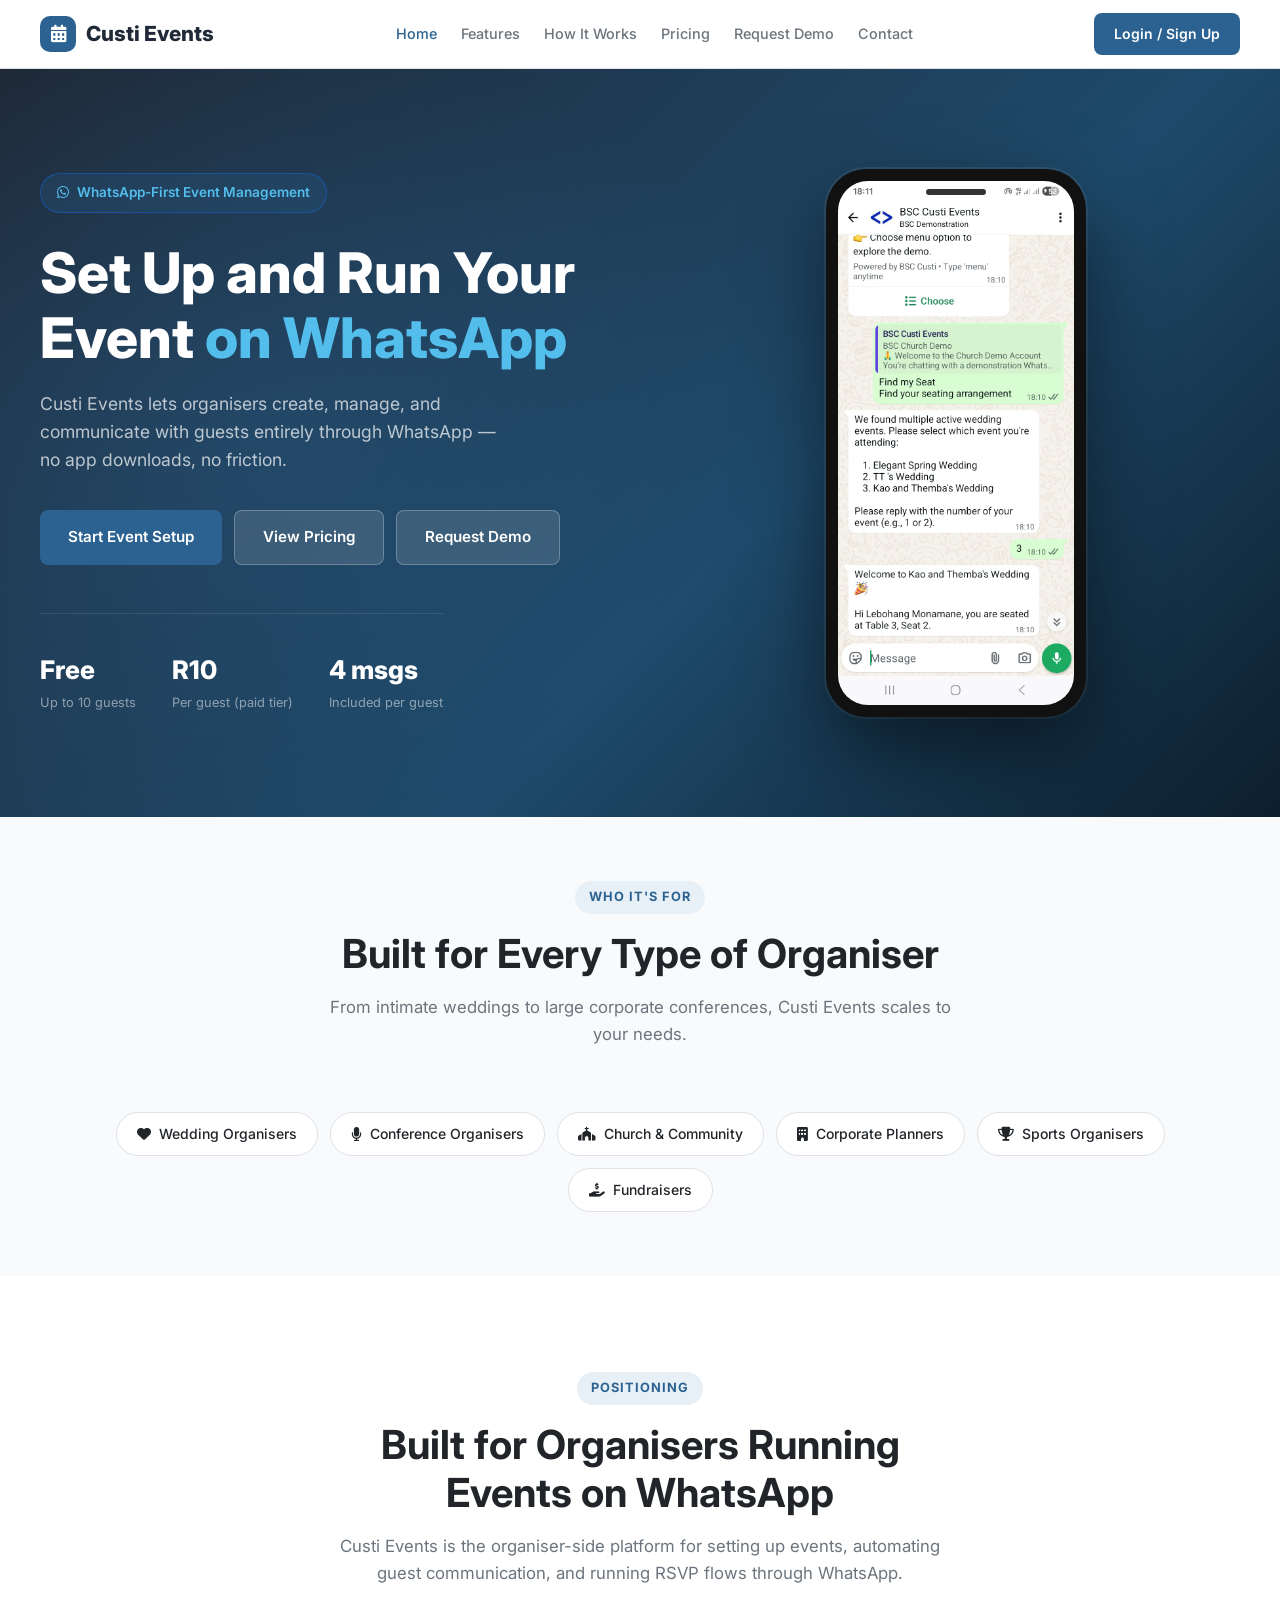
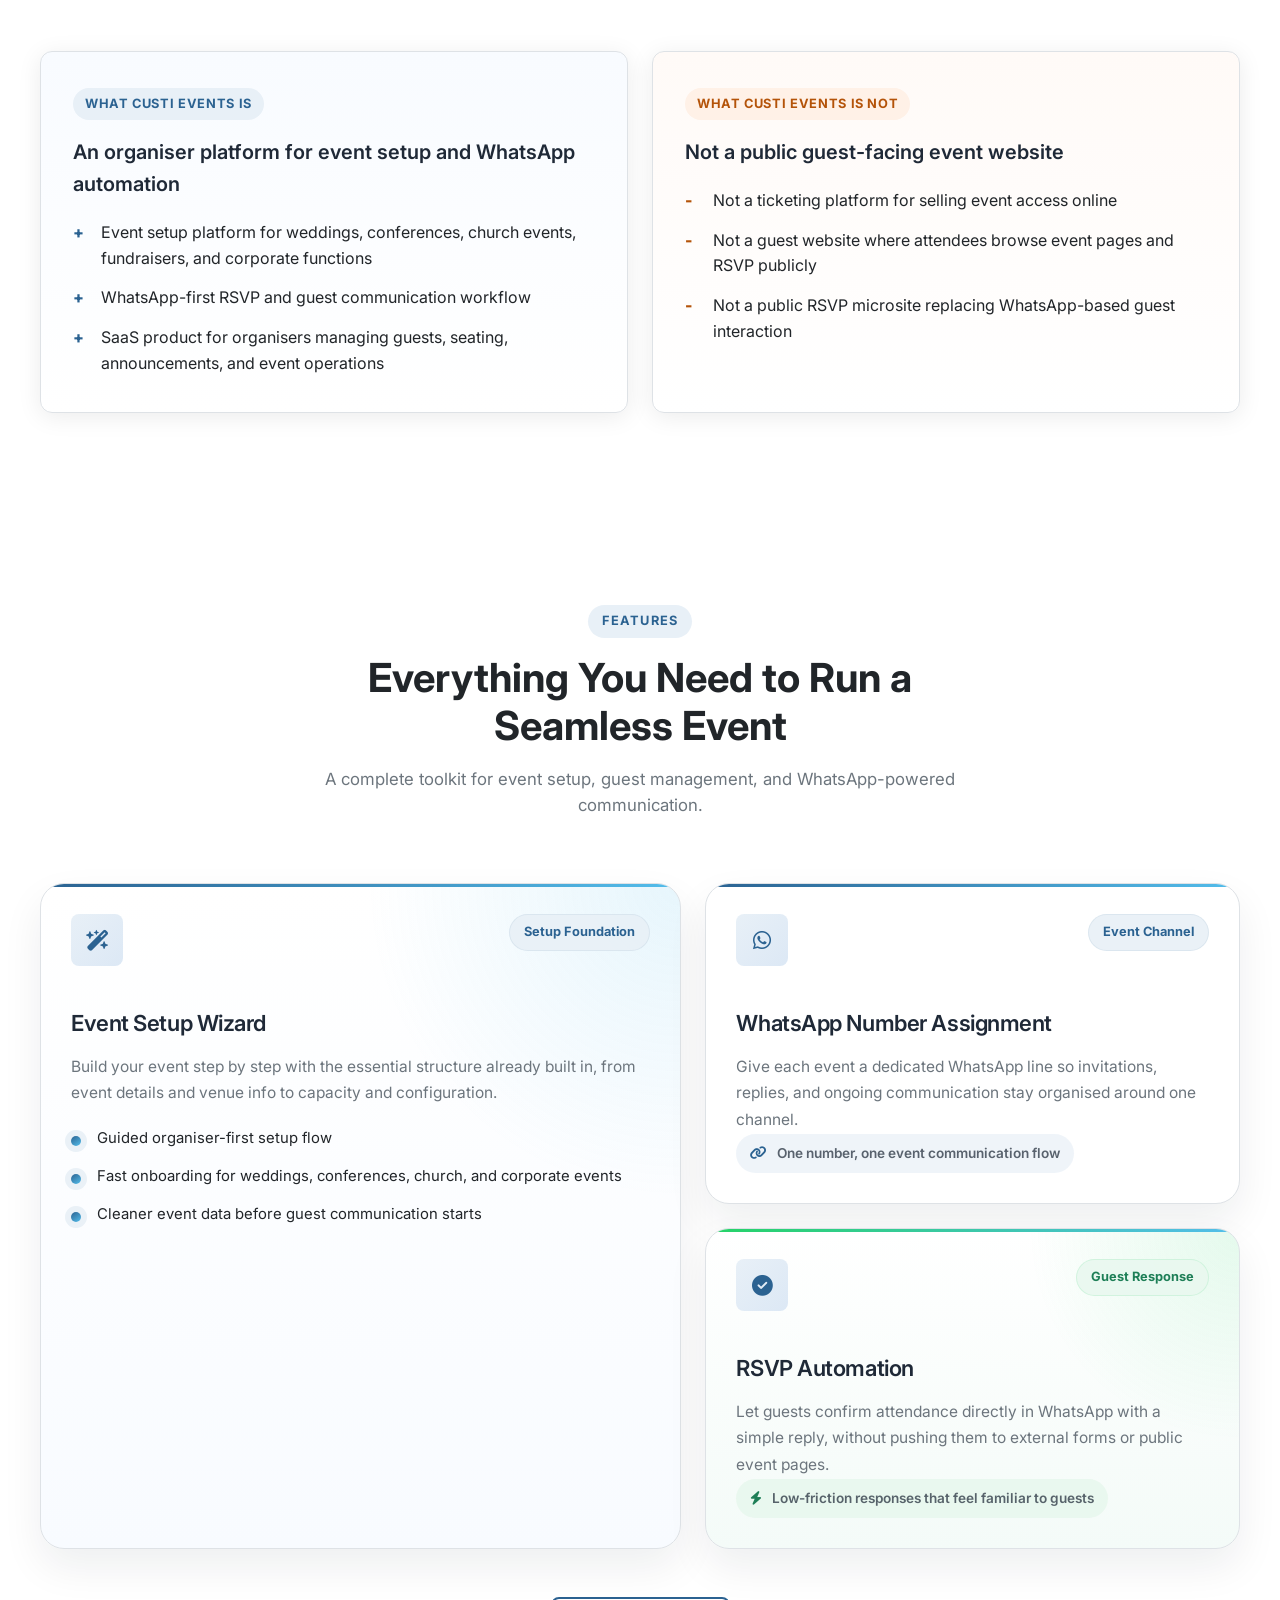
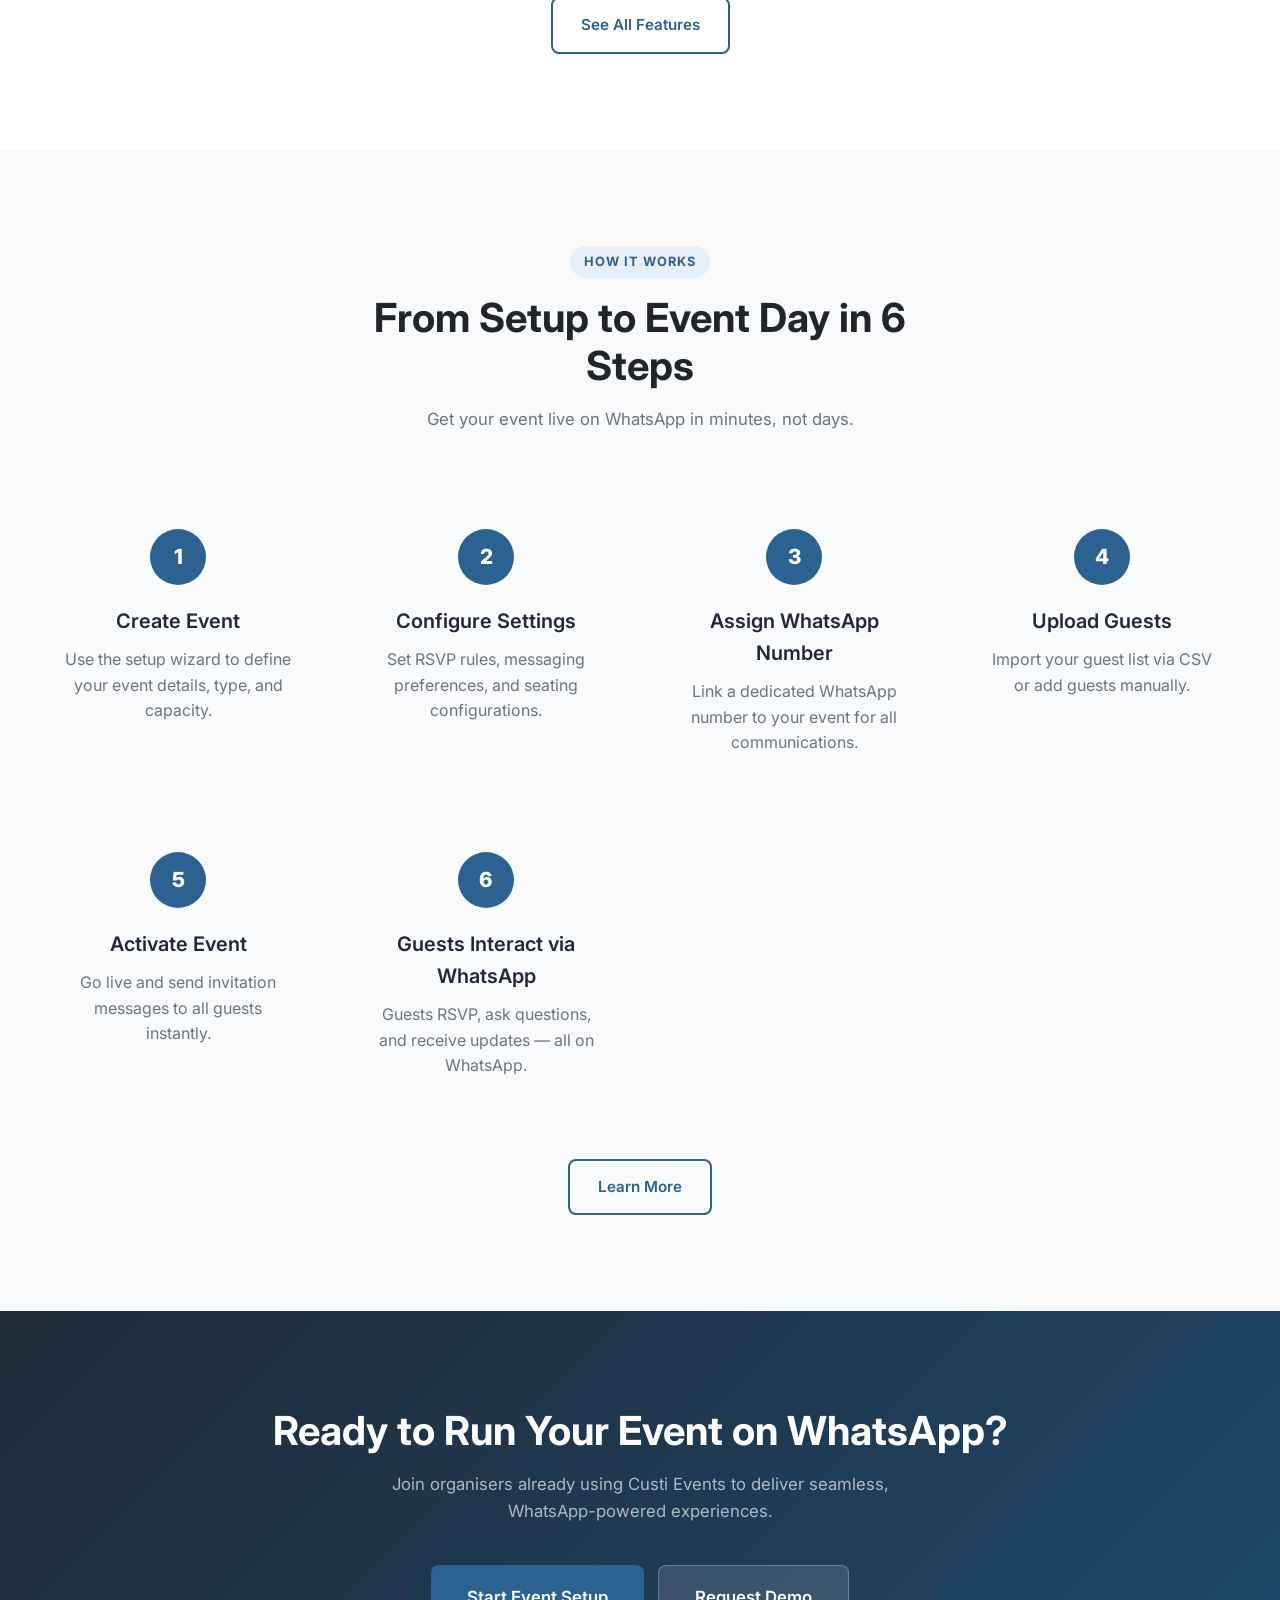
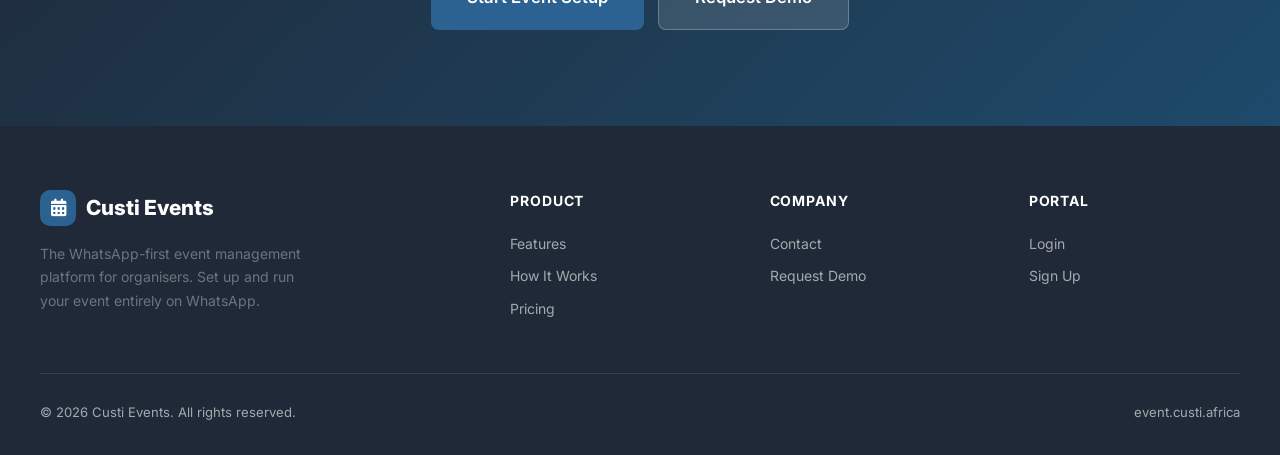
==== index.html @ 114429eb "Mobile responsiveness improvements" ====
<!DOCTYPE html>
<html lang="en">
<head>
  <meta charset="UTF-8" />
  <meta name="viewport" content="width=device-width, initial-scale=1.0" />
  <title>Custi Events — WhatsApp-First Event Management</title>
  <meta name="description" content="Set up and run your event on WhatsApp. Custi Events is the WhatsApp-first event management platform for organisers." />
  <meta name="keywords" content="WhatsApp event management, RSVP via WhatsApp, event communication platform, event organiser platform" />
  <link rel="canonical" href="https://event.custi.africa/" />
  <meta property="og:type" content="website" />
  <meta property="og:site_name" content="Custi Events" />
  <meta property="og:title" content="Custi Events — WhatsApp-First Event Management" />
  <meta property="og:description" content="Set up and run your event on WhatsApp. Custi Events is the WhatsApp-first event management platform for organisers." />
  <meta property="og:url" content="https://event.custi.africa/" />
  <meta property="og:image" content="https://event.custi.africa/images/hero.png" />
  <meta name="twitter:card" content="summary_large_image" />
  <meta name="twitter:title" content="Custi Events — WhatsApp-First Event Management" />
  <meta name="twitter:description" content="Set up and run your event on WhatsApp. Custi Events is the WhatsApp-first event management platform for organisers." />
  <meta name="twitter:image" content="https://event.custi.africa/images/hero.png" />
  <link rel="preconnect" href="https://fonts.googleapis.com" />
  <link href="https://fonts.googleapis.com/css2?family=Inter:wght@400;500;600;700;800&display=swap" rel="stylesheet" />
  <link rel="stylesheet" href="https://cdnjs.cloudflare.com/ajax/libs/font-awesome/6.5.0/css/all.min.css" />
  <link rel="stylesheet" href="css/styles.css" />
</head>
<body>

<nav class="navbar">
  <div class="nav-inner">
    <a href="index.html" class="nav-logo">
      <div class="logo-icon"><i class="fa-solid fa-calendar-days"></i></div>
      Custi Events
    </a>
    <ul class="nav-links">
      <li><a href="index.html">Home</a></li>
      <li><a href="features.html">Features</a></li>
      <li><a href="how-it-works.html">How It Works</a></li>
      <li><a href="pricing.html">Pricing</a></li>
      <li><a href="demo.html">Request Demo</a></li>
      <li><a href="contact.html">Contact</a></li>
    </ul>
    <div class="nav-actions">
      <a href="https://app.custi.africa" class="btn btn-primary btn-sm" target="_blank">Login / Sign Up</a>
    </div>
    <button class="nav-toggle" id="navToggle" aria-label="Toggle menu">
      <span></span><span></span><span></span>
    </button>
  </div>
  <div class="mobile-nav" id="mobileNav">
    <a href="index.html">Home</a>
    <a href="features.html">Features</a>
    <a href="how-it-works.html">How It Works</a>
    <a href="pricing.html">Pricing</a>
    <a href="demo.html">Request Demo</a>
    <a href="contact.html">Contact</a>
    <div class="mobile-actions">
      <a href="https://app.custi.africa" class="btn btn-primary" target="_blank">Login / Sign Up</a>
    </div>
  </div>
</nav>


<section class="hero">
  <div class="hero-inner">
    <div class="hero-left">
      <div class="hero-badge">
        <i class="fa-brands fa-whatsapp"></i> WhatsApp-First Event Management
      </div>
      <h1>Set Up and Run Your Event <span>on WhatsApp</span></h1>
      <p>Custi Events lets organisers create, manage, and communicate with guests entirely through WhatsApp — no app downloads, no friction.</p>
      <div class="hero-actions">
        <a href="https://app.custi.africa/register" class="btn btn-primary" target="_blank">Start Event Setup</a>
        <a href="pricing.html" class="btn btn-ghost">View Pricing</a>
        <a href="demo.html" class="btn btn-ghost">Request Demo</a>
      </div>
      <div class="hero-stats">
        <div class="hero-stat">
          <div class="stat-num">Free</div>
          <div class="stat-label">Up to 10 guests</div>
        </div>
        <div class="hero-stat">
          <div class="stat-num">R10</div>
          <div class="stat-label">Per guest (paid tier)</div>
        </div>
        <div class="hero-stat">
          <div class="stat-num">4 msgs</div>
          <div class="stat-label">Included per guest</div>
        </div>
      </div>
    </div>
    <div class="hero-right">
      <div class="phone-frame">
        <img src="images/hero.png" alt="Custi Events on WhatsApp" />
      </div>
    </div>
  </div>
</section>

<section class="section-sm" style="background: #f8fafc;">
  <div class="container">
    <div class="section-header">
      <span class="section-label">Who It's For</span>
      <h2>Built for Every Type of Organiser</h2>
      <p>From intimate weddings to large corporate conferences, Custi Events scales to your needs.</p>
    </div>
    <div class="audience-tags">
      <span class="audience-tag"><i class="fa-solid fa-heart"></i> Wedding Organisers</span>
      <span class="audience-tag"><i class="fa-solid fa-microphone"></i> Conference Organisers</span>
      <span class="audience-tag"><i class="fa-solid fa-church"></i> Church &amp; Community</span>
      <span class="audience-tag"><i class="fa-solid fa-building"></i> Corporate Planners</span>
      <span class="audience-tag"><i class="fa-solid fa-trophy"></i> Sports Organisers</span>
      <span class="audience-tag"><i class="fa-solid fa-hand-holding-dollar"></i> Fundraisers</span>
    </div>
  </div>
</section>

<section class="section">
  <div class="container">
    <div class="section-header">
      <span class="section-label">Positioning</span>
      <h2>Built for Organisers Running Events on WhatsApp</h2>
      <p>Custi Events is the organiser-side platform for setting up events, automating guest communication, and running RSVP flows through WhatsApp.</p>
    </div>
    <div class="positioning-grid">
      <div class="positioning-card is-card">
        <div class="positioning-eyebrow">What Custi Events Is</div>
        <h3>An organiser platform for event setup and WhatsApp automation</h3>
        <ul class="positioning-list">
          <li>Event setup platform for weddings, conferences, church events, fundraisers, and corporate functions</li>
          <li>WhatsApp-first RSVP and guest communication workflow</li>
          <li>SaaS product for organisers managing guests, seating, announcements, and event operations</li>
        </ul>
      </div>
      <div class="positioning-card not-card">
        <div class="positioning-eyebrow">What Custi Events Is Not</div>
        <h3>Not a public guest-facing event website</h3>
        <ul class="positioning-list">
          <li>Not a ticketing platform for selling event access online</li>
          <li>Not a guest website where attendees browse event pages and RSVP publicly</li>
          <li>Not a public RSVP microsite replacing WhatsApp-based guest interaction</li>
        </ul>
      </div>
    </div>
  </div>
</section>

<section class="section">
  <div class="container">
    <div class="section-header">
      <span class="section-label">Features</span>
      <h2>Everything You Need to Run a Seamless Event</h2>
      <p>A complete toolkit for event setup, guest management, and WhatsApp-powered communication.</p>
    </div>
    <div class="home-feature-showcase">
      <article class="feature-card home-feature-card home-feature-primary">
        <div class="home-feature-surface">
          <div class="home-feature-head">
            <div class="feature-icon"><i class="fa-solid fa-wand-magic-sparkles"></i></div>
            <span class="home-feature-label">Setup Foundation</span>
          </div>
          <h3>Event Setup Wizard</h3>
          <p>Build your event step by step with the essential structure already built in, from event details and venue info to capacity and configuration.</p>
          <ul class="home-feature-list">
            <li>Guided organiser-first setup flow</li>
            <li>Fast onboarding for weddings, conferences, church, and corporate events</li>
            <li>Cleaner event data before guest communication starts</li>
          </ul>
        </div>
      </article>

      <article class="feature-card home-feature-card">
        <div class="home-feature-surface">
          <div class="home-feature-head">
            <div class="feature-icon"><i class="fa-brands fa-whatsapp"></i></div>
            <span class="home-feature-label">Event Channel</span>
          </div>
          <h3>WhatsApp Number Assignment</h3>
          <p>Give each event a dedicated WhatsApp line so invitations, replies, and ongoing communication stay organised around one channel.</p>
          <div class="home-feature-note"><i class="fa-solid fa-link"></i> One number, one event communication flow</div>
        </div>
      </article>

      <article class="feature-card home-feature-card home-feature-accent">
        <div class="home-feature-surface">
          <div class="home-feature-head">
            <div class="feature-icon"><i class="fa-solid fa-circle-check"></i></div>
            <span class="home-feature-label">Guest Response</span>
          </div>
          <h3>RSVP Automation</h3>
          <p>Let guests confirm attendance directly in WhatsApp with a simple reply, without pushing them to external forms or public event pages.</p>
          <div class="home-feature-note"><i class="fa-solid fa-bolt"></i> Low-friction responses that feel familiar to guests</div>
        </div>
      </article>
    </div>
    <div style="text-align:center; margin-top: 48px;">
      <a href="features.html" class="btn btn-outline">See All Features</a>
    </div>
  </div>
</section>

<section class="section" style="background: #f8fafc;">
  <div class="container">
    <div class="section-header">
      <span class="section-label">How It Works</span>
      <h2>From Setup to Event Day in 6 Steps</h2>
      <p>Get your event live on WhatsApp in minutes, not days.</p>
    </div>
    <div class="steps-grid">
      <div class="step-card">
        <div class="step-num">1</div>
        <h3>Create Event</h3>
        <p>Use the setup wizard to define your event details, type, and capacity.</p>
      </div>
      <div class="step-card">
        <div class="step-num">2</div>
        <h3>Configure Settings</h3>
        <p>Set RSVP rules, messaging preferences, and seating configurations.</p>
      </div>
      <div class="step-card">
        <div class="step-num">3</div>
        <h3>Assign WhatsApp Number</h3>
        <p>Link a dedicated WhatsApp number to your event for all communications.</p>
      </div>
      <div class="step-card">
        <div class="step-num">4</div>
        <h3>Upload Guests</h3>
        <p>Import your guest list via CSV or add guests manually.</p>
      </div>
      <div class="step-card">
        <div class="step-num">5</div>
        <h3>Activate Event</h3>
        <p>Go live and send invitation messages to all guests instantly.</p>
      </div>
      <div class="step-card">
        <div class="step-num">6</div>
        <h3>Guests Interact via WhatsApp</h3>
        <p>Guests RSVP, ask questions, and receive updates — all on WhatsApp.</p>
      </div>
    </div>
    <div style="text-align:center; margin-top: 48px;">
      <a href="how-it-works.html" class="btn btn-outline">Learn More</a>
    </div>
  </div>
</section>

<section class="cta-band">
  <div class="container">
    <h2>Ready to Run Your Event on WhatsApp?</h2>
    <p>Join organisers already using Custi Events to deliver seamless, WhatsApp-powered experiences.</p>
    <div class="cta-actions">
      <a href="https://app.custi.africa/register" class="btn btn-primary btn-lg" target="_blank">Start Event Setup</a>
      <a href="demo.html" class="btn btn-ghost btn-lg">Request Demo</a>
    </div>
  </div>
</section>

<footer class="footer">
  <div class="footer-inner">
    <div class="footer-top">
      <div class="footer-brand">
        <a href="index.html" class="nav-logo">
          <div class="logo-icon"><i class="fa-solid fa-calendar-days"></i></div>
          Custi Events
        </a>
        <p>The WhatsApp-first event management platform for organisers. Set up and run your event entirely on WhatsApp.</p>
      </div>
      <div class="footer-col">
        <h4>Product</h4>
        <a href="features.html">Features</a>
        <a href="how-it-works.html">How It Works</a>
        <a href="pricing.html">Pricing</a>
      </div>
      <div class="footer-col">
        <h4>Company</h4>
        <a href="contact.html">Contact</a>
        <a href="demo.html">Request Demo</a>
      </div>
      <div class="footer-col">
        <h4>Portal</h4>
        <a href="https://app.custi.africa" target="_blank">Login</a>
        <a href="https://app.custi.africa/register" target="_blank">Sign Up</a>
      </div>
    </div>
    <div class="footer-bottom">
      <span>© 2026 Custi Events. All rights reserved.</span>
      <span>event.custi.africa</span>
    </div>
  </div>
</footer>

<script src="js/main.js"></script>
</body>
</html>
---- css/styles.css ----
*,
*::before,
*::after {
  box-sizing: border-box;
  margin: 0;
  padding: 0;
}

:root {
  --primary: #2b6291;
  --primary-dark: #1e4a6b;
  --primary-light: #e8f0f7;
  --accent: #0d6efd;
  --dark: #1f2937;
  --dark-2: #1e4a6b;
  --text: #212529;
  --text-muted: #6c757d;
  --border: #dee2e6;
  --white: #ffffff;
  --radius: 12px;
  --radius-sm: 8px;
  --shadow: 0 4px 24px rgba(0, 0, 0, 0.08);
  --shadow-lg: 0 12px 48px rgba(0, 0, 0, 0.14);
  --transition: 0.2s ease;
}

html {
  scroll-behavior: smooth;
}

body {
  font-family: 'Inter', -apple-system, BlinkMacSystemFont, 'Segoe UI', sans-serif;
  color: var(--text);
  line-height: 1.6;
  background: var(--white);
}

img {
  max-width: 100%;
  display: block;
}

a {
  text-decoration: none;
  color: inherit;
}

ul {
  list-style: none;
}

h1 {
  font-size: clamp(2rem, 5vw, 3.5rem);
  font-weight: 800;
  line-height: 1.15;
}

h2 {
  font-size: clamp(1.6rem, 3.5vw, 2.5rem);
  font-weight: 700;
  line-height: 1.2;
}

h3 {
  font-size: 1.25rem;
  font-weight: 600;
}

p {
  color: var(--text-muted);
}

.btn {
  display: inline-flex;
  align-items: center;
  gap: 8px;
  padding: 14px 28px;
  border-radius: var(--radius-sm);
  font-size: 0.95rem;
  font-weight: 600;
  cursor: pointer;
  border: none;
  transition: var(--transition);
  white-space: nowrap;
}

.btn-primary {
  background: var(--primary);
  color: var(--white);
}

.btn-primary:hover {
  background: var(--primary-dark);
  transform: translateY(-1px);
  box-shadow: 0 6px 20px rgba(43, 98, 145, 0.35);
}

.btn-outline {
  background: transparent;
  color: var(--primary);
  border: 2px solid var(--primary);
}

.btn-outline:hover {
  background: var(--primary);
  color: var(--white);
  transform: translateY(-1px);
}

.btn-dark {
  background: var(--dark);
  color: var(--white);
}

.btn-dark:hover {
  background: var(--dark-2);
  transform: translateY(-1px);
}

.btn-ghost {
  background: rgba(255, 255, 255, 0.12);
  color: var(--white);
  border: 1px solid rgba(255, 255, 255, 0.25);
}

.btn-ghost:hover {
  background: rgba(255, 255, 255, 0.22);
}

.btn-sm {
  padding: 10px 20px;
  font-size: 0.875rem;
}

.btn-lg {
  padding: 18px 36px;
  font-size: 1.05rem;
}

.navbar {
  position: sticky;
  top: 0;
  z-index: 1000;
  background: rgba(255, 255, 255, 0.95);
  backdrop-filter: blur(12px);
  border-bottom: 1px solid var(--border);
  padding: 0 24px;
}

.nav-inner {
  max-width: 1200px;
  margin: 0 auto;
  display: flex;
  align-items: center;
  justify-content: space-between;
  height: 68px;
}

.nav-logo {
  display: flex;
  align-items: center;
  gap: 10px;
  font-weight: 800;
  font-size: 1.3rem;
  color: var(--dark);
}

.nav-logo .logo-icon {
  width: 36px;
  height: 36px;
  background: var(--primary);
  border-radius: 10px;
  display: flex;
  align-items: center;
  justify-content: center;
  color: white;
  font-size: 1.1rem;
}

.nav-links {
  display: flex;
  align-items: center;
  gap: 24px;
}

.nav-links a {
  font-size: 0.9rem;
  font-weight: 500;
  color: var(--text-muted);
  transition: color var(--transition);
}

.nav-links a:hover,
.nav-links a.active {
  color: var(--primary);
}

.nav-actions {
  display: flex;
  align-items: center;
  gap: 12px;
}

.nav-toggle {
  display: none;
  flex-direction: column;
  gap: 5px;
  cursor: pointer;
  padding: 4px;
  background: none;
  border: none;
}

.nav-toggle span {
  display: block;
  width: 24px;
  height: 2px;
  background: var(--dark);
  border-radius: 2px;
  transition: var(--transition);
}

.mobile-nav {
  display: none;
  flex-direction: column;
  background: var(--white);
  border-top: 1px solid var(--border);
  padding: 16px 24px 24px;
  gap: 4px;
}

.mobile-nav a {
  padding: 12px 0;
  font-weight: 500;
  color: var(--text);
  border-bottom: 1px solid var(--border);
  display: block;
}

.mobile-nav a:last-child {
  border-bottom: none;
}

.mobile-nav .mobile-actions {
  display: flex;
  flex-direction: column;
  gap: 10px;
  margin-top: 16px;
  align-items: center;
}

.mobile-nav .btn {
  justify-content: center;
  width: 100%;
  text-align: center;
  color: var(--white);
}

.mobile-nav.open {
  display: flex;
}

.section {
  padding: 96px 24px;
}

.section-sm {
  padding: 64px 24px;
}

.container {
  max-width: 1200px;
  margin: 0 auto;
}

.section-label {
  display: inline-block;
  background: var(--primary-light);
  color: var(--primary);
  font-size: 0.8rem;
  font-weight: 700;
  letter-spacing: 0.08em;
  text-transform: uppercase;
  padding: 6px 14px;
  border-radius: 100px;
  margin-bottom: 16px;
}

.section-header {
  text-align: center;
  max-width: 640px;
  margin: 0 auto 64px;
}

.section-header p {
  margin-top: 16px;
  font-size: 1.05rem;
}

/* ===== HERO ===== */
.hero {
  background: linear-gradient(135deg, var(--dark) 0%, var(--primary-dark) 60%, #0d1f2d 100%);
  padding: 100px 24px;
  position: relative;
  overflow: hidden;
}

.hero::before {
  content: '';
  position: absolute;
  inset: 0;
  background: radial-gradient(ellipse 60% 80% at 20% 50%, rgba(43,98,145,0.35) 0%, transparent 70%);
  pointer-events: none;
}

.hero-inner {
  position: relative;
  max-width: 1200px;
  margin: 0 auto;
  display: grid;
  grid-template-columns: 1fr 1fr;
  gap: 64px;
  align-items: center;
}

.hero-left { display: flex; flex-direction: column; align-items: flex-start; }

.hero-badge {
  display: inline-flex;
  align-items: center;
  gap: 8px;
  background: rgba(43,98,145,0.25);
  border: 1px solid rgba(13,110,253,0.4);
  color: #53bdeb;
  font-size: 0.85rem;
  font-weight: 600;
  padding: 8px 16px;
  border-radius: 100px;
  margin-bottom: 28px;
}

.hero h1 {
  color: var(--white);
  margin-bottom: 20px;
  text-align: left;
}

.hero h1 span { color: #53bdeb; }

.hero-left > p {
  color: rgba(255,255,255,0.7);
  font-size: 1.1rem;
  margin-bottom: 36px;
  max-width: 480px;
}

.hero-actions {
  display: flex;
  gap: 12px;
  flex-wrap: wrap;
}

.hero-stats {
  display: flex;
  gap: 36px;
  margin-top: 48px;
  padding-top: 36px;
  border-top: 1px solid rgba(255,255,255,0.1);
  flex-wrap: wrap;
}

.hero-stat { text-align: left; }
.hero-stat .stat-num { font-size: 1.6rem; font-weight: 800; color: var(--white); }
.hero-stat .stat-label { font-size: 0.8rem; color: rgba(255,255,255,0.5); margin-top: 2px; }

/* ===== PHONE FRAME ===== */
.hero-right {
  display: flex;
  justify-content: center;
  align-items: center;
}

.phone-frame {
  position: relative;
  width: 260px;
  border-radius: 40px;
  background: #111;
  padding: 12px;
  box-shadow: 0 32px 80px rgba(0,0,0,0.5), 0 0 0 2px rgba(255,255,255,0.08);
}

.phone-frame::before {
  content: '';
  position: absolute;
  top: 20px;
  left: 50%;
  transform: translateX(-50%);
  width: 60px;
  height: 6px;
  background: #333;
  border-radius: 3px;
  z-index: 1;
}

.phone-frame img {
  width: 100%;
  border-radius: 30px;
  display: block;
}

@media (max-width: 1100px) {
  .hero-inner { grid-template-columns: 1fr; }
  .hero-right { display: none; }
  .hero h1 { text-align: center; }
  .hero-left { align-items: center; }
  .hero-left > p { text-align: center; }
  .hero-stats { justify-content: center; }
  .hero-stat { text-align: center; }
  .home-feature-showcase { grid-template-columns: 1fr; }
  .home-feature-primary { grid-row: auto; }
  .home-feature-note { width: 100%; border-radius: 18px; }
}

@media (max-width: 720px) {
  .home-feature-showcase {
    grid-template-columns: 1fr;
  }

  .home-feature-primary {
    grid-row: auto;
  }

  .home-feature-card {
    border-radius: 16px;
  }

  .home-feature-surface {
    padding: 20px;
  }

  .home-feature-head {
    flex-direction: column;
    align-items: flex-start;
    gap: 10px;
  }

  .home-feature-card h3 {
    font-size: 1.15rem;
  }

  .home-feature-note {
    width: 100%;
    border-radius: 12px;
  }
}

/* ===== FEATURES GRID ===== */
.features-grid {
  display: grid;
  grid-template-columns: repeat(auto-fit, minmax(300px, 1fr));
  gap: 24px;
}

.feature-card {
  background: var(--white);
  border: 1px solid var(--border);
  border-radius: var(--radius);
  padding: 32px;
  transition: box-shadow 0.25s ease, transform 0.25s ease, border-color 0.25s ease;
  position: relative;
  overflow: hidden;
}

.feature-card::before {
  content: '';
  position: absolute;
  top: 0;
  left: 0;
  right: 0;
  height: 3px;
  background: linear-gradient(90deg, var(--primary), #53bdeb);
  opacity: 0;
  transition: opacity 0.25s ease;
}

.feature-card:hover {
  box-shadow: 0 8px 32px rgba(43, 98, 145, 0.13);
  transform: translateY(-4px);
  border-color: rgba(43, 98, 145, 0.3);
}

.feature-card:hover::before {
  opacity: 1;
}

.feature-icon {
  width: 52px;
  height: 52px;
  background: linear-gradient(135deg, var(--primary-light) 0%, #dce8f5 100%);
  border-radius: var(--radius-sm);
  display: flex;
  align-items: center;
  justify-content: center;
  font-size: 1.3rem;
  color: var(--primary);
  margin-bottom: 20px;
  transition: background 0.25s ease, transform 0.25s ease;
}

.feature-card:hover .feature-icon {
  background: linear-gradient(135deg, var(--primary) 0%, var(--primary-dark) 100%);
  color: var(--white);
  transform: scale(1.08);
}

.feature-card h3 {
  margin-bottom: 10px;
  color: var(--dark);
}

.home-feature-showcase {
  display: grid;
  grid-template-columns: minmax(0, 1.2fr) minmax(0, 1fr);
  gap: 24px;
  align-items: stretch;
}

.home-feature-showcase > * {
  min-width: 0;
}

.home-feature-card {
  padding: 0;
  border-radius: 24px;
  box-shadow: 0 18px 42px rgba(15, 23, 42, 0.07);
  width: 100%;
}

.home-feature-card::before {
  opacity: 1;
}

.home-feature-primary {
  grid-row: span 2;
  background:
    radial-gradient(circle at top right, rgba(83, 189, 235, 0.14), transparent 34%),
    linear-gradient(180deg, #ffffff 0%, #f8fbff 100%);
}

.home-feature-accent {
  background:
    radial-gradient(circle at top right, rgba(37, 211, 102, 0.12), transparent 34%),
    linear-gradient(180deg, #ffffff 0%, #f4fbf8 100%);
}

.home-feature-accent::before {
  background: linear-gradient(90deg, #25d366, #53bdeb);
}

.home-feature-surface {
  padding: 30px;
  display: flex;
  flex-direction: column;
  min-height: 100%;
}

.home-feature-head {
  display: flex;
  align-items: flex-start;
  justify-content: space-between;
  gap: 16px;
  flex-wrap: wrap;
  margin-bottom: 20px;
}

.home-feature-label {
  display: inline-flex;
  align-items: center;
  gap: 8px;
  padding: 7px 14px;
  border-radius: 999px;
  background: rgba(232, 240, 247, 0.9);
  color: var(--primary);
  font-size: 0.8rem;
  font-weight: 700;
  border: 1px solid rgba(43, 98, 145, 0.08);
  max-width: 100%;
  white-space: normal;
}

.home-feature-accent .home-feature-label {
  background: rgba(233, 248, 239, 0.92);
  color: #1e7f57;
  border-color: rgba(37, 211, 102, 0.12);
}

.home-feature-card h3 {
  margin-bottom: 12px;
  font-size: 1.38rem;
  letter-spacing: -0.02em;
}

.home-feature-card p {
  font-size: 0.97rem;
  line-height: 1.72;
  max-width: 100%;
}

.home-feature-list {
  display: grid;
  gap: 14px;
  margin-top: 20px;
}

.home-feature-list li {
  position: relative;
  padding-left: 26px;
  color: var(--text);
  font-size: 0.93rem;
}

.home-feature-list li::before {
  content: '';
  position: absolute;
  left: 0;
  top: 9px;
  width: 10px;
  height: 10px;
  border-radius: 50%;
  background: linear-gradient(145deg, var(--primary), #53bdeb);
  box-shadow: 0 0 0 6px rgba(232, 240, 247, 0.9);
}

.home-feature-note {
  margin-top: auto;
  display: inline-flex;
  align-items: center;
  gap: 10px;
  color: rgba(31, 41, 55, 0.72);
  font-size: 0.85rem;
  font-weight: 600;
  background: rgba(232, 240, 247, 0.7);
  border-radius: 999px;
  padding: 9px 14px;
  width: fit-content;
  max-width: 100%;
  white-space: normal;
}

.home-feature-note i {
  color: var(--primary);
  flex-shrink: 0;
}

.home-feature-accent .home-feature-note {
  background: rgba(233, 248, 239, 0.94);
}

.home-feature-accent .home-feature-note i {
  color: #1e7f57;
}

/* ===== HOW IT WORKS ===== */
.steps-grid {
  display: grid;
  grid-template-columns: repeat(auto-fit, minmax(260px, 1fr));
  gap: 32px;
  position: relative;
}

.step-card {
  text-align: center;
  padding: 32px 24px;
}

.step-num {
  width: 56px;
  height: 56px;
  background: var(--primary);
  color: var(--white);
  border-radius: 50%;
  display: flex;
  align-items: center;
  justify-content: center;
  font-size: 1.3rem;
  font-weight: 800;
  margin: 0 auto 20px;
}

.step-card h3 {
  margin-bottom: 10px;
  color: var(--dark);
}

/* ===== PRICING ===== */
.pricing-grid {
  display: grid;
  grid-template-columns: repeat(auto-fit, minmax(300px, 1fr));
  gap: 24px;
  max-width: 900px;
  margin: 0 auto;
}

.pricing-card {
  background: var(--white);
  border: 2px solid var(--border);
  border-radius: var(--radius);
  padding: 40px 36px;
  position: relative;
  transition: var(--transition);
}

.pricing-card:hover {
  box-shadow: var(--shadow-lg);
}

.pricing-card.featured {
  border-color: var(--primary);
  background: linear-gradient(160deg, #e8f0f7 0%, var(--white) 100%);
}

.pricing-badge {
  position: absolute;
  top: -14px;
  left: 50%;
  transform: translateX(-50%);
  background: var(--primary);
  color: var(--white);
  font-size: 0.78rem;
  font-weight: 700;
  padding: 5px 16px;
  border-radius: 100px;
  white-space: nowrap;
}

.pricing-tier {
  font-size: 0.85rem;
  font-weight: 700;
  color: var(--primary);
  text-transform: uppercase;
  letter-spacing: 0.06em;
  margin-bottom: 12px;
}

.pricing-price {
  margin: 20px 0;
}

.pricing-price .amount {
  font-size: 3rem;
  font-weight: 800;
  color: var(--dark);
}

.pricing-price .unit {
  font-size: 1rem;
  color: var(--text-muted);
}

.pricing-price .free-label {
  font-size: 2.5rem;
  font-weight: 800;
  color: var(--primary);
}

.pricing-desc {
  font-size: 0.9rem;
  margin-bottom: 28px;
}

.pricing-features {
  margin-bottom: 32px;
}

.pricing-features li {
  display: flex;
  align-items: flex-start;
  gap: 10px;
  padding: 8px 0;
  font-size: 0.9rem;
  color: var(--text);
  border-bottom: 1px solid var(--border);
}

.pricing-features li:last-child {
  border-bottom: none;
}

.pricing-features .check {
  color: var(--primary);
  font-size: 1rem;
  flex-shrink: 0;
  margin-top: 2px;
}

.pricing-bundle {
  background: var(--primary-light);
  border-radius: var(--radius-sm);
  padding: 14px 16px;
  margin-bottom: 28px;
  font-size: 0.875rem;
  color: var(--primary);
  font-weight: 500;
}

.pricing-bundle strong {
  display: block;
  margin-bottom: 2px;
}

.pricing-card .btn {
  width: 100%;
  justify-content: center;
}

/* ===== CTA BAND ===== */
.cta-band {
  background: linear-gradient(135deg, var(--dark) 0%, var(--primary-dark) 100%);
  padding: 96px 24px;
  text-align: center;
}

.cta-band h2 {
  color: var(--white);
  margin-bottom: 16px;
}

.cta-band p {
  color: rgba(255, 255, 255, 0.65);
  font-size: 1.05rem;
  max-width: 520px;
  margin: 0 auto 40px;
}

.cta-band .cta-actions {
  display: flex;
  gap: 14px;
  justify-content: center;
  flex-wrap: wrap;
}

/* ===== CONTACT / DEMO FORM ===== */
.form-card {
  background: var(--white);
  border: 1px solid var(--border);
  border-radius: var(--radius);
  padding: 48px;
  box-shadow: var(--shadow);
  max-width: 600px;
  margin: 0 auto;
}

.form-group {
  margin-bottom: 20px;
}

.form-group label {
  display: block;
  font-size: 0.875rem;
  font-weight: 600;
  color: var(--dark);
  margin-bottom: 8px;
}

.form-group input,
.form-group select,
.form-group textarea {
  width: 100%;
  padding: 12px 16px;
  border: 1.5px solid var(--border);
  border-radius: var(--radius-sm);
  font-size: 0.95rem;
  font-family: inherit;
  color: var(--text);
  transition: border-color var(--transition);
  background: var(--white);
}

.form-group input:focus,
.form-group select:focus,
.form-group textarea:focus {
  outline: none;
  border-color: var(--primary);
  box-shadow: 0 0 0 3px rgba(43, 98, 145, 0.15);
}

.form-group textarea {
  resize: vertical;
  min-height: 120px;
}

.form-row {
  display: grid;
  grid-template-columns: 1fr 1fr;
  gap: 16px;
}

.form-submit {
  width: 100%;
  justify-content: center;
  margin-top: 8px;
}

.form-note {
  text-align: center;
  font-size: 0.82rem;
  color: var(--text-muted);
  margin-top: 16px;
}

/* ===== PAGE HERO (inner pages) ===== */
.page-hero {
  background: linear-gradient(135deg, var(--dark) 0%, var(--primary-dark) 60%, #0d1f2d 100%);
  padding: 56px 24px 48px;
  text-align: center;
  position: relative;
  overflow: hidden;
}

.page-hero::before {
  content: '';
  position: absolute;
  inset: 0;
  background: radial-gradient(ellipse 70% 80% at 50% -10%, rgba(43, 98, 145, 0.45) 0%, transparent 70%);
  pointer-events: none;
}

.page-hero::after {
  content: '';
  position: absolute;
  inset: 0;
  background-image: radial-gradient(rgba(255, 255, 255, 0.04) 1px, transparent 1px);
  background-size: 28px 28px;
  pointer-events: none;
}

.page-hero .container {
  position: relative;
  z-index: 1;
}

.page-hero .section-label {
  background: rgba(255, 255, 255, 0.12);
  color: rgba(255, 255, 255, 0.85);
  border: 1px solid rgba(255, 255, 255, 0.2);
}

.page-hero h1 {
  color: var(--white);
  font-size: clamp(1.4rem, 3vw, 2rem);
  margin-bottom: 10px;
  background: linear-gradient(90deg, #ffffff 0%, #53bdeb 100%);
  -webkit-background-clip: text;
  -webkit-text-fill-color: transparent;
  background-clip: text;
}

.page-hero h1::after {
  content: '';
  display: block;
  width: 48px;
  height: 3px;
  background: linear-gradient(90deg, #53bdeb, var(--primary));
  border-radius: 2px;
  margin: 12px auto 0;
}

.page-hero p {
  color: rgba(255, 255, 255, 0.65);
  font-size: 0.95rem;
  max-width: 520px;
  margin: 0 auto;
}

/* ===== WHATSAPP HIGHLIGHT ===== */
.wa-highlight {
  background: linear-gradient(135deg, #e8f5ee 0%, #d4eddf 100%);
  border: 1px solid rgba(37, 211, 102, 0.2);
  border-radius: var(--radius);
  padding: 48px;
  display: flex;
  align-items: center;
  gap: 48px;
  margin-top: 64px;
  position: relative;
  overflow: hidden;
}

.wa-highlight::before {
  content: '';
  position: absolute;
  top: 0;
  left: 0;
  bottom: 0;
  width: 4px;
  background: linear-gradient(180deg, #25d366, #128c7e);
  border-radius: 4px 0 0 4px;
}

.wa-highlight-icon {
  font-size: 4.5rem;
  color: #25d366;
  flex-shrink: 0;
  filter: drop-shadow(0 4px 12px rgba(37, 211, 102, 0.3));
}

.wa-highlight h3 {
  font-size: 1.5rem;
  color: var(--dark);
  margin-bottom: 12px;
}

/* ===== AUDIENCE TAGS ===== */
.audience-tags {
  display: flex;
  flex-wrap: wrap;
  gap: 12px;
  justify-content: center;
  margin-top: 32px;
}

.audience-tag {
  background: var(--white);
  border: 1.5px solid var(--border);
  border-radius: 100px;
  padding: 10px 20px;
  font-size: 0.875rem;
  font-weight: 500;
  color: var(--text);
  display: flex;
  align-items: center;
  gap: 8px;
  transition: var(--transition);
}

.audience-tag:hover {
  border-color: var(--primary);
  color: var(--primary);
}

/* ===== POSITIONING ===== */
.positioning-grid {
  display: grid;
  grid-template-columns: repeat(2, minmax(0, 1fr));
  gap: 24px;
  align-items: stretch;
}

.positioning-card {
  border-radius: var(--radius);
  padding: 36px 32px;
  border: 1px solid var(--border);
  box-shadow: var(--shadow);
}

.positioning-card h3 {
  color: var(--dark);
  margin-bottom: 20px;
}

.positioning-card.is-card {
  background: linear-gradient(180deg, #f8fbff 0%, var(--white) 100%);
}

.positioning-card.not-card {
  background: linear-gradient(180deg, #fffaf7 0%, var(--white) 100%);
}

.positioning-eyebrow {
  display: inline-flex;
  align-items: center;
  padding: 6px 12px;
  border-radius: 100px;
  font-size: 0.8rem;
  font-weight: 700;
  letter-spacing: 0.05em;
  text-transform: uppercase;
  margin-bottom: 16px;
}

.is-card .positioning-eyebrow {
  background: var(--primary-light);
  color: var(--primary);
}

.not-card .positioning-eyebrow {
  background: #fff1e7;
  color: #b45309;
}

.positioning-list {
  list-style: none;
  display: grid;
  gap: 14px;
}

.positioning-list li {
  position: relative;
  padding-left: 28px;
  color: var(--text);
}

.positioning-list li::before {
  position: absolute;
  left: 0;
  top: 0;
  font-weight: 800;
}

.is-card .positioning-list li::before {
  content: '+';
  color: var(--primary);
}

.not-card .positioning-list li::before {
  content: '-';
  color: #b45309;
}

/* ===== FOOTER ===== */
.footer {
  background: #1f2937;
  color: rgba(255, 255, 255, 0.6);
  padding: 64px 24px 32px;
}

.footer-inner {
  max-width: 1200px;
  margin: 0 auto;
}

.footer-top {
  display: grid;
  grid-template-columns: 2fr 1fr 1fr 1fr;
  gap: 48px;
  margin-bottom: 48px;
}

.footer-brand .nav-logo {
  color: var(--white);
  margin-bottom: 16px;
}

.footer-brand p {
  font-size: 0.875rem;
  line-height: 1.7;
  max-width: 280px;
}

.footer-col h4 {
  color: var(--white);
  font-size: 0.875rem;
  font-weight: 700;
  margin-bottom: 16px;
  text-transform: uppercase;
  letter-spacing: 0.06em;
}

.footer-col a {
  display: block;
  font-size: 0.875rem;
  padding: 5px 0;
  transition: color var(--transition);
}

.footer-col a:hover {
  color: #53bdeb;
}

.footer-bottom {
  border-top: 1px solid rgba(255, 255, 255, 0.1);
  padding-top: 28px;
  display: flex;
  justify-content: space-between;
  align-items: center;
  flex-wrap: wrap;
  gap: 12px;
  font-size: 0.82rem;
}

.footer-bottom a {
  color: rgba(255, 255, 255, 0.5);
}

.footer-bottom a:hover {
  color: #53bdeb;
}

/* ===== TOAST ===== */
.toast {
  position: fixed;
  bottom: 32px;
  right: 32px;
  background: var(--dark);
  color: var(--white);
  padding: 16px 24px;
  border-radius: var(--radius-sm);
  font-size: 0.9rem;
  font-weight: 500;
  box-shadow: var(--shadow-lg);
  display: flex;
  align-items: center;
  gap: 10px;
  z-index: 9999;
  transform: translateY(80px);
  opacity: 0;
  transition: all 0.3s ease;
}

.toast.show {
  transform: translateY(0);
  opacity: 1;
}

.toast .toast-icon {
  color: #53bdeb;
  font-size: 1.1rem;
}

/* ===== RESPONSIVE ===== */
@media (max-width: 768px) {
  .section {
    padding: 48px 16px;
  }

  .section-sm {
    padding: 32px 16px;
  }

  .hero {
    padding: 56px 16px;
  }

  .section-header {
    margin-bottom: 36px;
  }

  .cta-band {
    padding: 48px 16px;
  }


  .nav-links,
  .nav-actions {
    display: none;
  }

  .nav-toggle {
    display: flex;
  }

  .footer-top {
    grid-template-columns: 1fr 1fr;
  }

  .form-row {
    grid-template-columns: 1fr;
  }

  .wa-highlight {
    flex-direction: column;
    text-align: center;
    padding: 32px;
    gap: 24px;
  }

  .wa-highlight::before {
    top: 0;
    left: 0;
    right: 0;
    bottom: auto;
    width: auto;
    height: 4px;
    border-radius: 4px 4px 0 0;
  }

  .form-card {
    padding: 32px 24px;
  }

  .hero-stats {
    gap: 32px;
  }

  .positioning-grid {
    grid-template-columns: 1fr;
  }

  .home-feature-showcase {
    grid-template-columns: 1fr;
  }

  .home-feature-primary {
    grid-row: auto;
  }

  .home-feature-surface {
    padding: 24px;
  }
}

@media (max-width: 480px) {
  .footer-top {
    grid-template-columns: 1fr;
  }

  .hero-actions {
    flex-direction: column;
    align-items: stretch;
    width: 100%;
  }

  .hero-actions .btn {
    width: 100%;
    justify-content: center;
  }

  .cta-band .cta-actions {
    flex-direction: column;
    align-items: center;
  }

  .home-feature-head {
    flex-direction: column;
    align-items: flex-start;
  }

  .home-feature-note {
    width: 100%;
  }
}
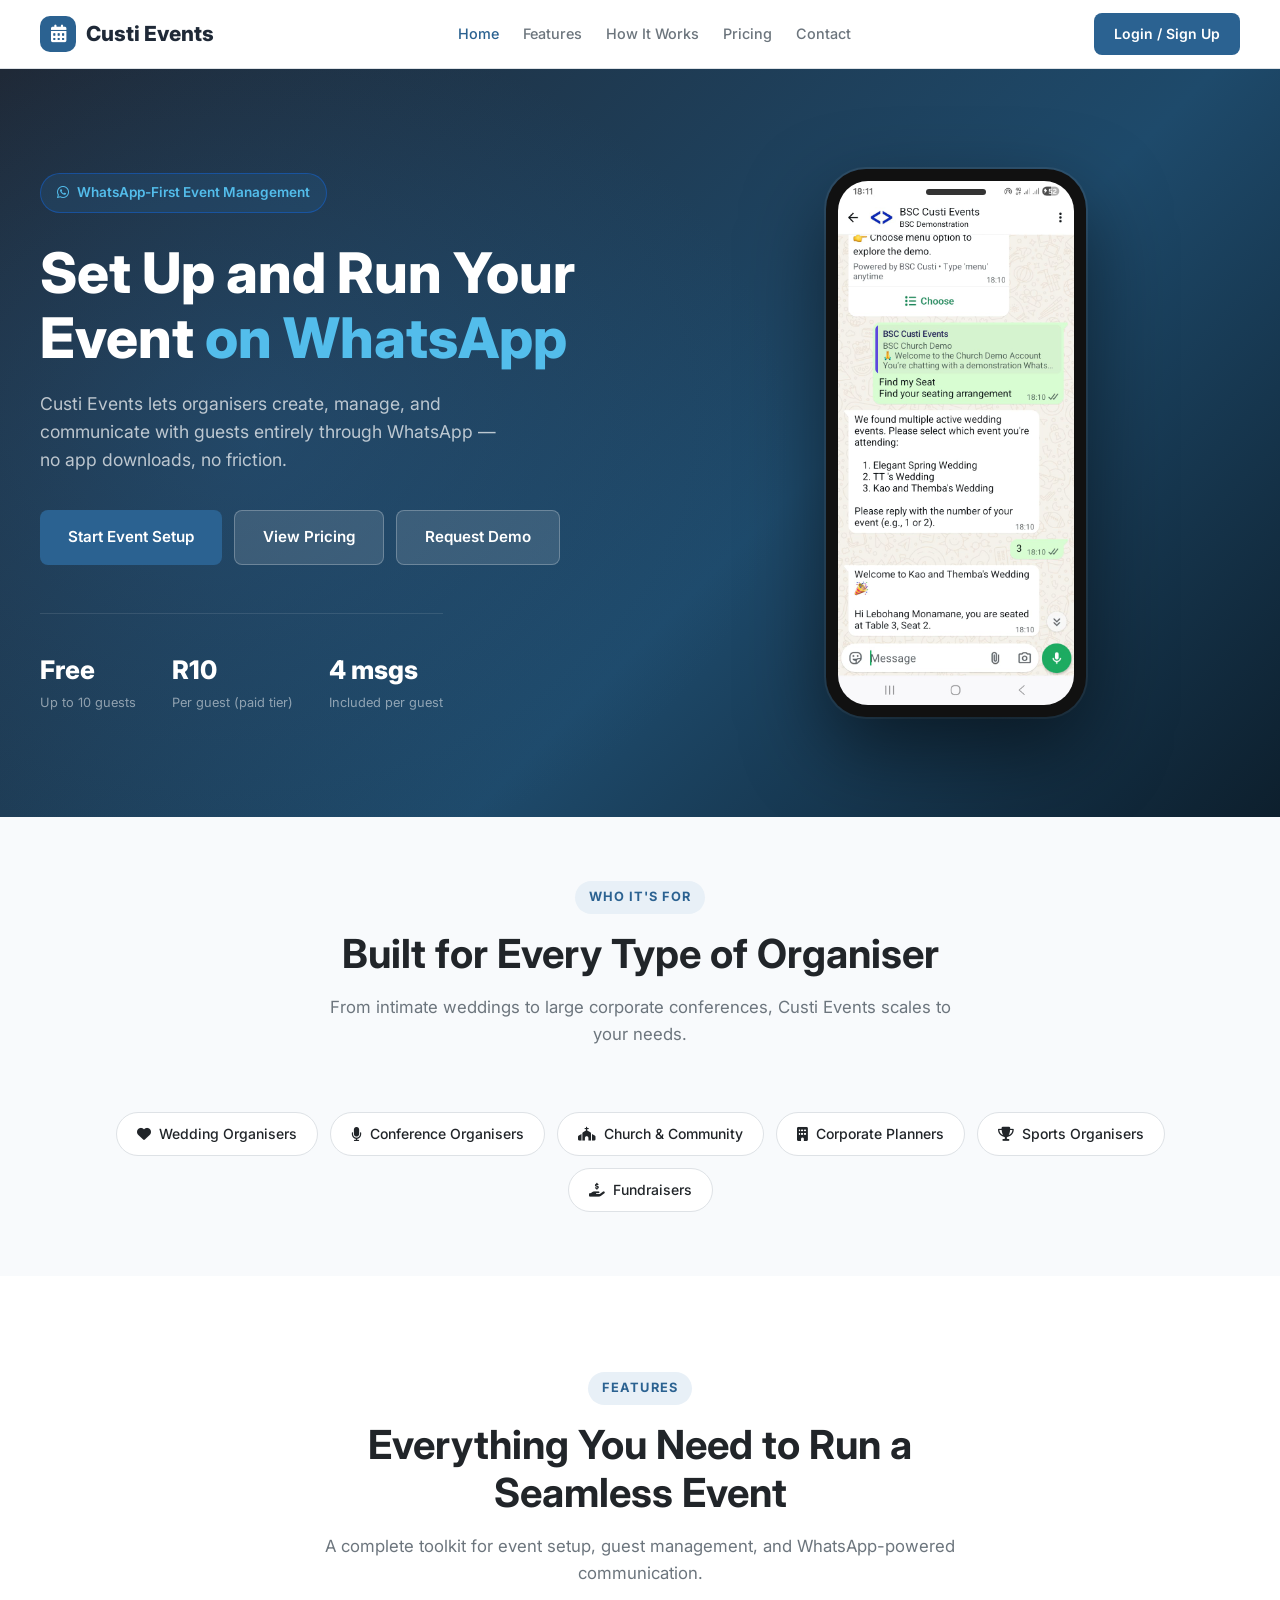
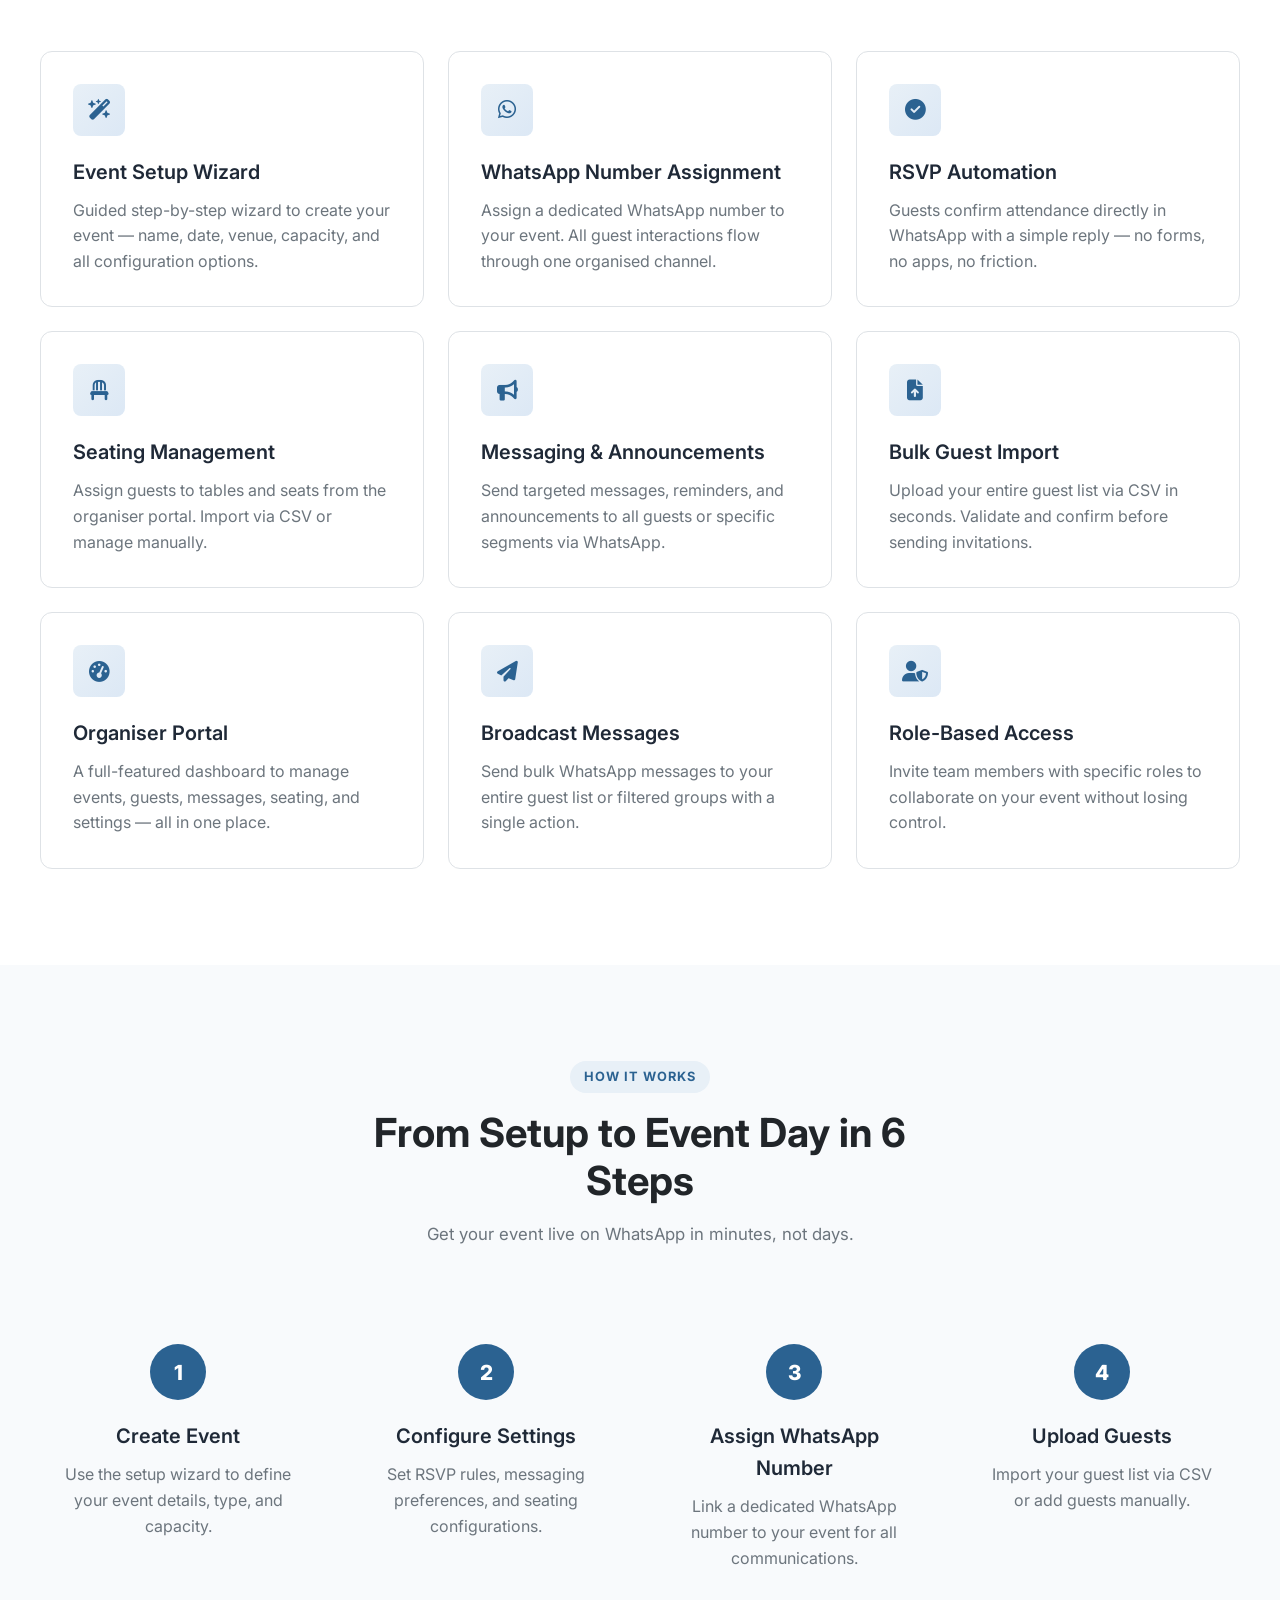
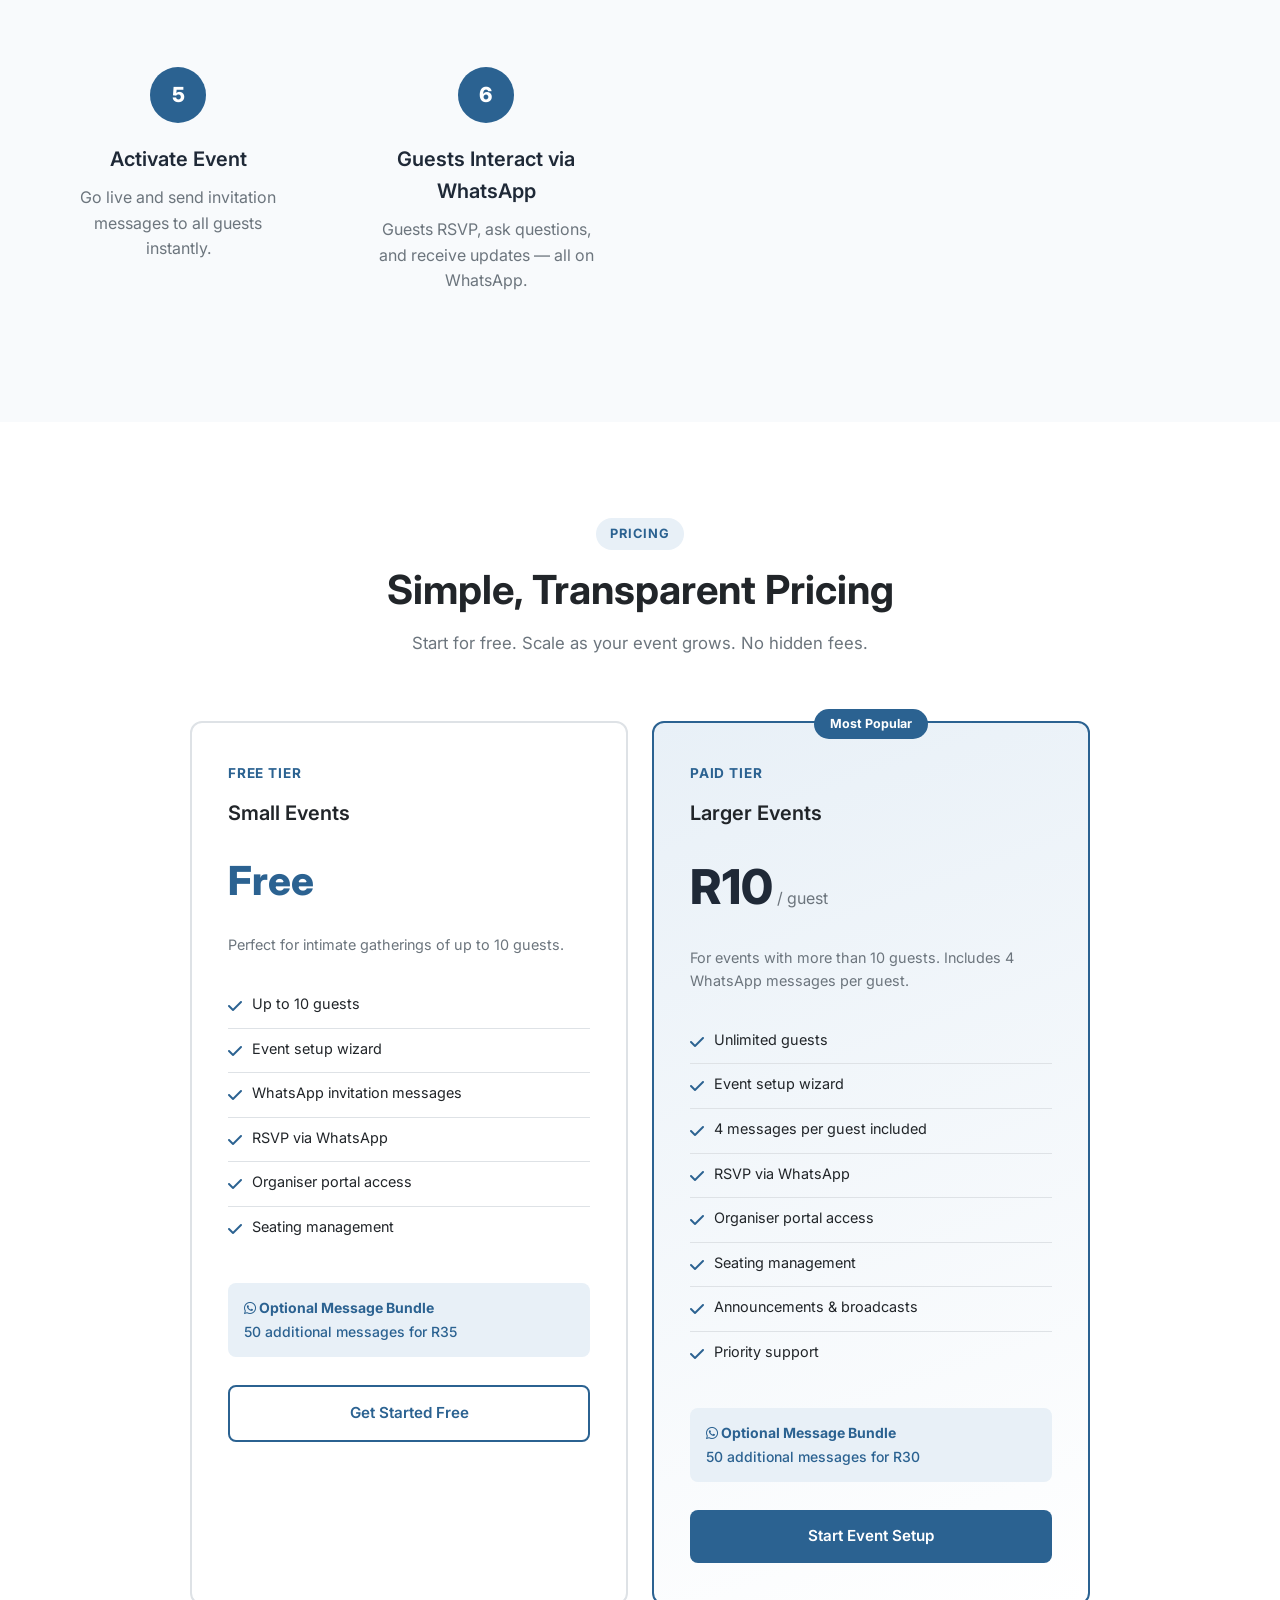
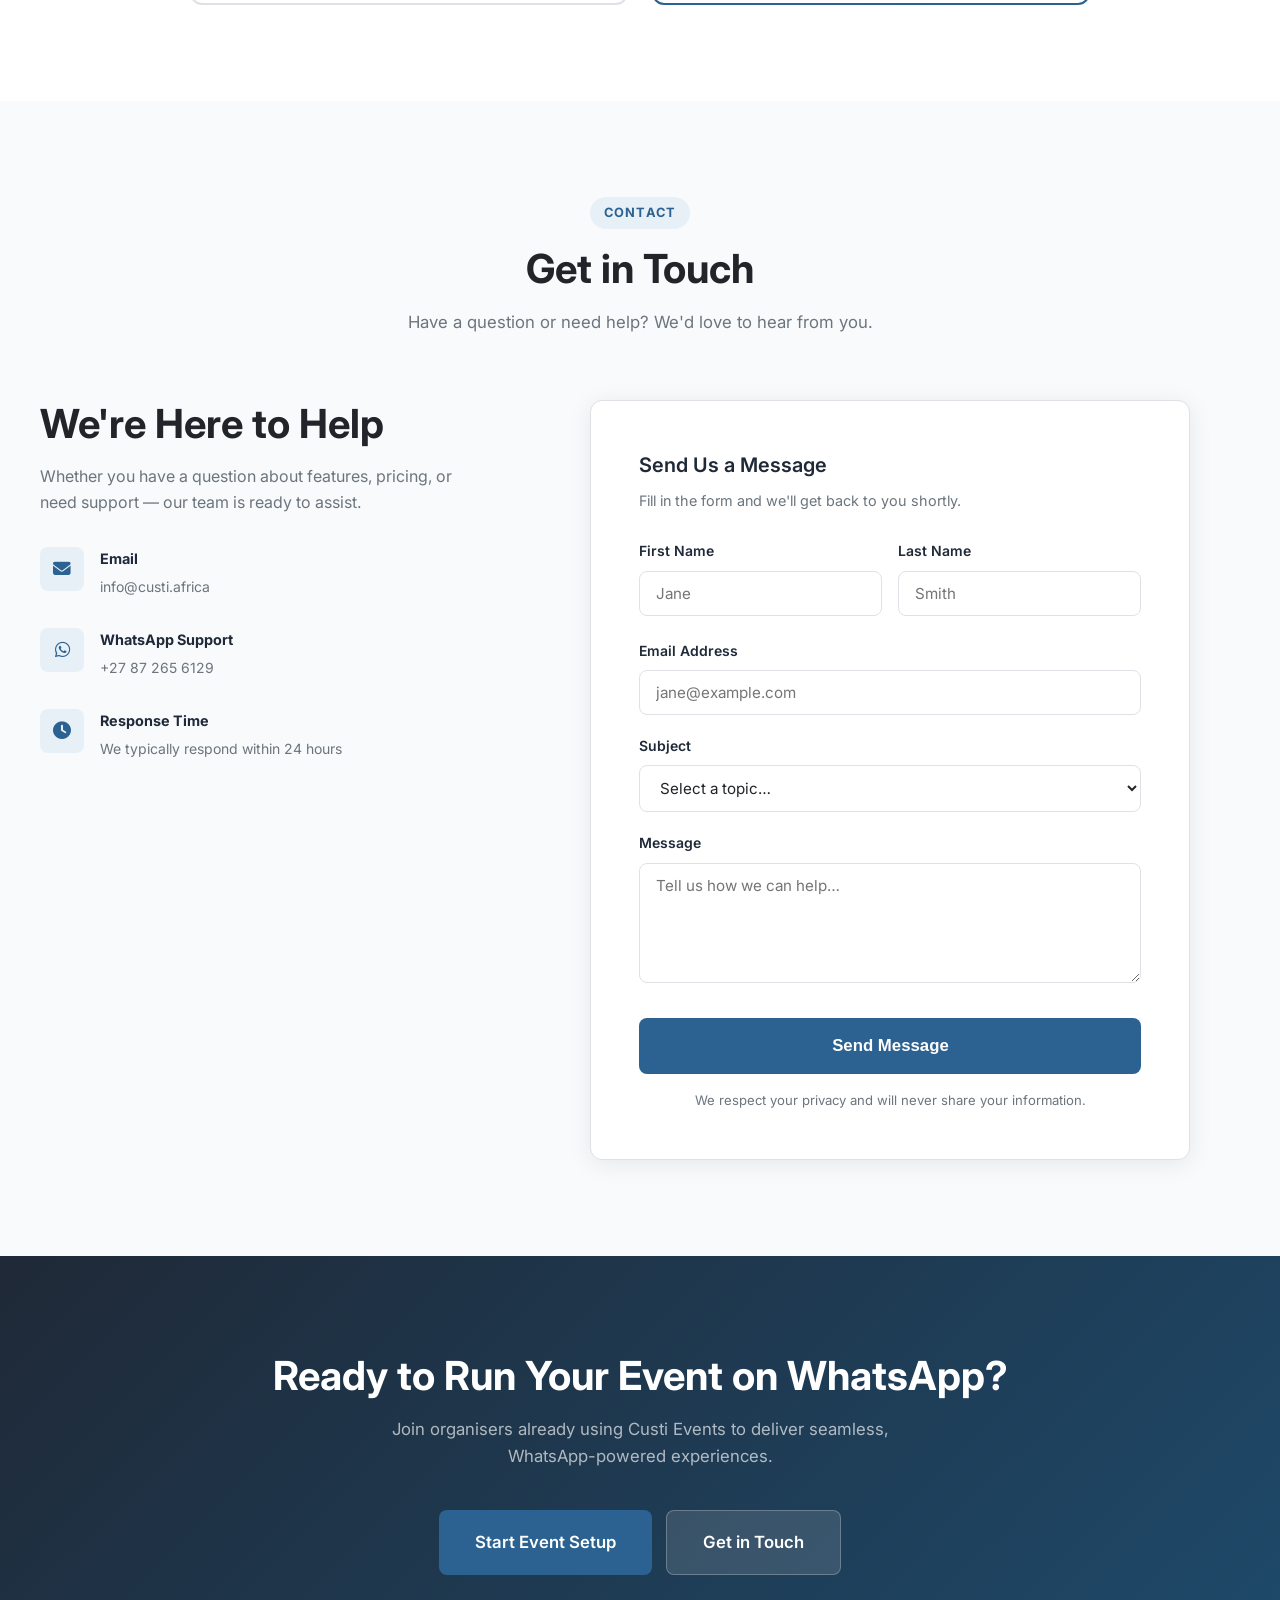
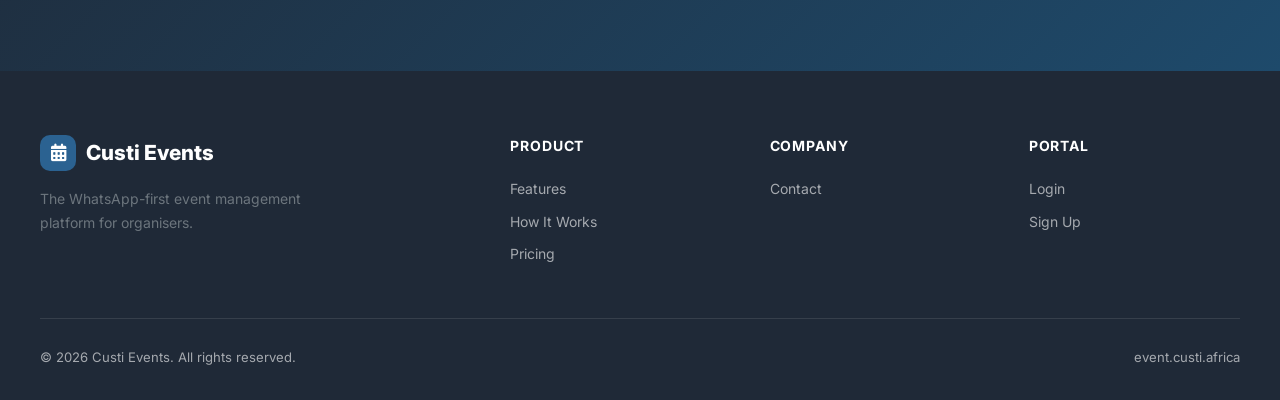
==== commit e566a1bb: "Done" ====
--- a/index.html
+++ b/index.html
@@ -5,18 +5,12 @@
   <meta name="viewport" content="width=device-width, initial-scale=1.0" />
   <title>Custi Events — WhatsApp-First Event Management</title>
   <meta name="description" content="Set up and run your event on WhatsApp. Custi Events is the WhatsApp-first event management platform for organisers." />
-  <meta name="keywords" content="WhatsApp event management, RSVP via WhatsApp, event communication platform, event organiser platform" />
   <link rel="canonical" href="https://event.custi.africa/" />
   <meta property="og:type" content="website" />
-  <meta property="og:site_name" content="Custi Events" />
   <meta property="og:title" content="Custi Events — WhatsApp-First Event Management" />
-  <meta property="og:description" content="Set up and run your event on WhatsApp. Custi Events is the WhatsApp-first event management platform for organisers." />
+  <meta property="og:description" content="Set up and run your event on WhatsApp." />
   <meta property="og:url" content="https://event.custi.africa/" />
   <meta property="og:image" content="https://event.custi.africa/images/hero.png" />
-  <meta name="twitter:card" content="summary_large_image" />
-  <meta name="twitter:title" content="Custi Events — WhatsApp-First Event Management" />
-  <meta name="twitter:description" content="Set up and run your event on WhatsApp. Custi Events is the WhatsApp-first event management platform for organisers." />
-  <meta name="twitter:image" content="https://event.custi.africa/images/hero.png" />
   <link rel="preconnect" href="https://fonts.googleapis.com" />
   <link href="https://fonts.googleapis.com/css2?family=Inter:wght@400;500;600;700;800&display=swap" rel="stylesheet" />
   <link rel="stylesheet" href="https://cdnjs.cloudflare.com/ajax/libs/font-awesome/6.5.0/css/all.min.css" />
@@ -26,17 +20,16 @@
 
 <nav class="navbar">
   <div class="nav-inner">
-    <a href="index.html" class="nav-logo">
+    <a href="#home" class="nav-logo">
       <div class="logo-icon"><i class="fa-solid fa-calendar-days"></i></div>
       Custi Events
     </a>
     <ul class="nav-links">
-      <li><a href="index.html">Home</a></li>
-      <li><a href="features.html">Features</a></li>
-      <li><a href="how-it-works.html">How It Works</a></li>
-      <li><a href="pricing.html">Pricing</a></li>
-      <li><a href="demo.html">Request Demo</a></li>
-      <li><a href="contact.html">Contact</a></li>
+      <li><a href="#home">Home</a></li>
+      <li><a href="#features">Features</a></li>
+      <li><a href="#how-it-works">How It Works</a></li>
+      <li><a href="#pricing">Pricing</a></li>
+      <li><a href="#contact">Contact</a></li>
     </ul>
     <div class="nav-actions">
       <a href="https://app.custi.africa" class="btn btn-primary btn-sm" target="_blank">Login / Sign Up</a>
@@ -46,20 +39,18 @@
     </button>
   </div>
   <div class="mobile-nav" id="mobileNav">
-    <a href="index.html">Home</a>
-    <a href="features.html">Features</a>
-    <a href="how-it-works.html">How It Works</a>
-    <a href="pricing.html">Pricing</a>
-    <a href="demo.html">Request Demo</a>
-    <a href="contact.html">Contact</a>
+    <a href="#home">Home</a>
+    <a href="#features">Features</a>
+    <a href="#how-it-works">How It Works</a>
+    <a href="#pricing">Pricing</a>
+    <a href="#contact">Contact</a>
     <div class="mobile-actions">
       <a href="https://app.custi.africa" class="btn btn-primary" target="_blank">Login / Sign Up</a>
     </div>
   </div>
 </nav>
 
-
-<section class="hero">
+<section class="hero" id="home">
   <div class="hero-inner">
     <div class="hero-left">
       <div class="hero-badge">
@@ -69,8 +60,8 @@
       <p>Custi Events lets organisers create, manage, and communicate with guests entirely through WhatsApp — no app downloads, no friction.</p>
       <div class="hero-actions">
         <a href="https://app.custi.africa/register" class="btn btn-primary" target="_blank">Start Event Setup</a>
-        <a href="pricing.html" class="btn btn-ghost">View Pricing</a>
-        <a href="demo.html" class="btn btn-ghost">Request Demo</a>
+        <a href="#pricing" class="btn btn-ghost">View Pricing</a>
+        <a href="#contact" class="btn btn-ghost">Request Demo</a>
       </div>
       <div class="hero-stats">
         <div class="hero-stat">
@@ -113,91 +104,64 @@
   </div>
 </section>
 
-<section class="section">
-  <div class="container">
-    <div class="section-header">
-      <span class="section-label">Positioning</span>
-      <h2>Built for Organisers Running Events on WhatsApp</h2>
-      <p>Custi Events is the organiser-side platform for setting up events, automating guest communication, and running RSVP flows through WhatsApp.</p>
-    </div>
-    <div class="positioning-grid">
-      <div class="positioning-card is-card">
-        <div class="positioning-eyebrow">What Custi Events Is</div>
-        <h3>An organiser platform for event setup and WhatsApp automation</h3>
-        <ul class="positioning-list">
-          <li>Event setup platform for weddings, conferences, church events, fundraisers, and corporate functions</li>
-          <li>WhatsApp-first RSVP and guest communication workflow</li>
-          <li>SaaS product for organisers managing guests, seating, announcements, and event operations</li>
-        </ul>
-      </div>
-      <div class="positioning-card not-card">
-        <div class="positioning-eyebrow">What Custi Events Is Not</div>
-        <h3>Not a public guest-facing event website</h3>
-        <ul class="positioning-list">
-          <li>Not a ticketing platform for selling event access online</li>
-          <li>Not a guest website where attendees browse event pages and RSVP publicly</li>
-          <li>Not a public RSVP microsite replacing WhatsApp-based guest interaction</li>
-        </ul>
-      </div>
-    </div>
-  </div>
-</section>
-
-<section class="section">
+<section class="section" id="features">
   <div class="container">
     <div class="section-header">
       <span class="section-label">Features</span>
       <h2>Everything You Need to Run a Seamless Event</h2>
       <p>A complete toolkit for event setup, guest management, and WhatsApp-powered communication.</p>
     </div>
-    <div class="home-feature-showcase">
-      <article class="feature-card home-feature-card home-feature-primary">
-        <div class="home-feature-surface">
-          <div class="home-feature-head">
-            <div class="feature-icon"><i class="fa-solid fa-wand-magic-sparkles"></i></div>
-            <span class="home-feature-label">Setup Foundation</span>
-          </div>
-          <h3>Event Setup Wizard</h3>
-          <p>Build your event step by step with the essential structure already built in, from event details and venue info to capacity and configuration.</p>
-          <ul class="home-feature-list">
-            <li>Guided organiser-first setup flow</li>
-            <li>Fast onboarding for weddings, conferences, church, and corporate events</li>
-            <li>Cleaner event data before guest communication starts</li>
-          </ul>
-        </div>
-      </article>
-
-      <article class="feature-card home-feature-card">
-        <div class="home-feature-surface">
-          <div class="home-feature-head">
-            <div class="feature-icon"><i class="fa-brands fa-whatsapp"></i></div>
-            <span class="home-feature-label">Event Channel</span>
-          </div>
-          <h3>WhatsApp Number Assignment</h3>
-          <p>Give each event a dedicated WhatsApp line so invitations, replies, and ongoing communication stay organised around one channel.</p>
-          <div class="home-feature-note"><i class="fa-solid fa-link"></i> One number, one event communication flow</div>
-        </div>
-      </article>
-
-      <article class="feature-card home-feature-card home-feature-accent">
-        <div class="home-feature-surface">
-          <div class="home-feature-head">
-            <div class="feature-icon"><i class="fa-solid fa-circle-check"></i></div>
-            <span class="home-feature-label">Guest Response</span>
-          </div>
-          <h3>RSVP Automation</h3>
-          <p>Let guests confirm attendance directly in WhatsApp with a simple reply, without pushing them to external forms or public event pages.</p>
-          <div class="home-feature-note"><i class="fa-solid fa-bolt"></i> Low-friction responses that feel familiar to guests</div>
-        </div>
-      </article>
-    </div>
-    <div style="text-align:center; margin-top: 48px;">
-      <a href="features.html" class="btn btn-outline">See All Features</a>
-    </div>
-  </div>
-</section>
-
-<section class="section" style="background: #f8fafc;">
+    <div class="features-grid">
+      <div class="feature-card">
+        <div class="feature-icon"><i class="fa-solid fa-wand-magic-sparkles"></i></div>
+        <h3>Event Setup Wizard</h3>
+        <p>Guided step-by-step wizard to create your event — name, date, venue, capacity, and all configuration options.</p>
+      </div>
+      <div class="feature-card">
+        <div class="feature-icon"><i class="fa-brands fa-whatsapp"></i></div>
+        <h3>WhatsApp Number Assignment</h3>
+        <p>Assign a dedicated WhatsApp number to your event. All guest interactions flow through one organised channel.</p>
+      </div>
+      <div class="feature-card">
+        <div class="feature-icon"><i class="fa-solid fa-circle-check"></i></div>
+        <h3>RSVP Automation</h3>
+        <p>Guests confirm attendance directly in WhatsApp with a simple reply — no forms, no apps, no friction.</p>
+      </div>
+      <div class="feature-card">
+        <div class="feature-icon"><i class="fa-solid fa-chair"></i></div>
+        <h3>Seating Management</h3>
+        <p>Assign guests to tables and seats from the organiser portal. Import via CSV or manage manually.</p>
+      </div>
+      <div class="feature-card">
+        <div class="feature-icon"><i class="fa-solid fa-bullhorn"></i></div>
+        <h3>Messaging &amp; Announcements</h3>
+        <p>Send targeted messages, reminders, and announcements to all guests or specific segments via WhatsApp.</p>
+      </div>
+      <div class="feature-card">
+        <div class="feature-icon"><i class="fa-solid fa-file-arrow-up"></i></div>
+        <h3>Bulk Guest Import</h3>
+        <p>Upload your entire guest list via CSV in seconds. Validate and confirm before sending invitations.</p>
+      </div>
+      <div class="feature-card">
+        <div class="feature-icon"><i class="fa-solid fa-gauge-high"></i></div>
+        <h3>Organiser Portal</h3>
+        <p>A full-featured dashboard to manage events, guests, messages, seating, and settings — all in one place.</p>
+      </div>
+      <div class="feature-card">
+        <div class="feature-icon"><i class="fa-solid fa-paper-plane"></i></div>
+        <h3>Broadcast Messages</h3>
+        <p>Send bulk WhatsApp messages to your entire guest list or filtered groups with a single action.</p>
+      </div>
+      <div class="feature-card">
+        <div class="feature-icon"><i class="fa-solid fa-user-shield"></i></div>
+        <h3>Role-Based Access</h3>
+        <p>Invite team members with specific roles to collaborate on your event without losing control.</p>
+      </div>
+    </div>
+  </div>
+</section>
+
+<section class="section" id="how-it-works" style="background: #f8fafc;">
   <div class="container">
     <div class="section-header">
       <span class="section-label">How It Works</span>
@@ -236,8 +200,150 @@
         <p>Guests RSVP, ask questions, and receive updates — all on WhatsApp.</p>
       </div>
     </div>
-    <div style="text-align:center; margin-top: 48px;">
-      <a href="how-it-works.html" class="btn btn-outline">Learn More</a>
+  </div>
+</section>
+
+<section class="section" id="pricing">
+  <div class="container">
+    <div class="section-header">
+      <span class="section-label">Pricing</span>
+      <h2>Simple, Transparent Pricing</h2>
+      <p>Start for free. Scale as your event grows. No hidden fees.</p>
+    </div>
+    <div class="pricing-grid">
+
+      <div class="pricing-card">
+        <div class="pricing-tier">Free Tier</div>
+        <h3>Small Events</h3>
+        <div class="pricing-price">
+          <span class="free-label">Free</span>
+        </div>
+        <p class="pricing-desc">Perfect for intimate gatherings of up to 10 guests.</p>
+        <ul class="pricing-features">
+          <li><span class="check"><i class="fa-solid fa-check"></i></span> Up to 10 guests</li>
+          <li><span class="check"><i class="fa-solid fa-check"></i></span> Event setup wizard</li>
+          <li><span class="check"><i class="fa-solid fa-check"></i></span> WhatsApp invitation messages</li>
+          <li><span class="check"><i class="fa-solid fa-check"></i></span> RSVP via WhatsApp</li>
+          <li><span class="check"><i class="fa-solid fa-check"></i></span> Organiser portal access</li>
+          <li><span class="check"><i class="fa-solid fa-check"></i></span> Seating management</li>
+        </ul>
+        <div class="pricing-bundle">
+          <strong><i class="fa-brands fa-whatsapp"></i> Optional Message Bundle</strong>
+          50 additional messages for R35
+        </div>
+        <a href="https://app.custi.africa/register" class="btn btn-outline" target="_blank">Get Started Free</a>
+      </div>
+
+      <div class="pricing-card featured">
+        <div class="pricing-badge">Most Popular</div>
+        <div class="pricing-tier">Paid Tier</div>
+        <h3>Larger Events</h3>
+        <div class="pricing-price">
+          <span class="amount">R10</span>
+          <span class="unit"> / guest</span>
+        </div>
+        <p class="pricing-desc">For events with more than 10 guests. Includes 4 WhatsApp messages per guest.</p>
+        <ul class="pricing-features">
+          <li><span class="check"><i class="fa-solid fa-check"></i></span> Unlimited guests</li>
+          <li><span class="check"><i class="fa-solid fa-check"></i></span> Event setup wizard</li>
+          <li><span class="check"><i class="fa-solid fa-check"></i></span> 4 messages per guest included</li>
+          <li><span class="check"><i class="fa-solid fa-check"></i></span> RSVP via WhatsApp</li>
+          <li><span class="check"><i class="fa-solid fa-check"></i></span> Organiser portal access</li>
+          <li><span class="check"><i class="fa-solid fa-check"></i></span> Seating management</li>
+          <li><span class="check"><i class="fa-solid fa-check"></i></span> Announcements &amp; broadcasts</li>
+          <li><span class="check"><i class="fa-solid fa-check"></i></span> Priority support</li>
+        </ul>
+        <div class="pricing-bundle">
+          <strong><i class="fa-brands fa-whatsapp"></i> Optional Message Bundle</strong>
+          50 additional messages for R30
+        </div>
+        <a href="https://app.custi.africa/register" class="btn btn-primary" target="_blank">Start Event Setup</a>
+      </div>
+
+    </div>
+  </div>
+</section>
+
+<section class="section" id="contact" style="background: #f8fafc;">
+  <div class="container">
+    <div class="section-header">
+      <span class="section-label">Contact</span>
+      <h2>Get in Touch</h2>
+      <p>Have a question or need help? We'd love to hear from you.</p>
+    </div>
+    <div class="contact-layout">
+      <div class="contact-info">
+        <h2>We're Here to Help</h2>
+        <p>Whether you have a question about features, pricing, or need support — our team is ready to assist.</p>
+        <div class="contact-item">
+          <div class="contact-item-icon"><i class="fa-solid fa-envelope"></i></div>
+          <div class="contact-item-body">
+            <strong>Email</strong>
+            <a href="mailto:info@custi.africa">info@custi.africa</a>
+          </div>
+        </div>
+        <div class="contact-item">
+          <div class="contact-item-icon"><i class="fa-brands fa-whatsapp"></i></div>
+          <div class="contact-item-body">
+            <strong>WhatsApp Support</strong>
+            <a href="https://wa.me/27872656129?text=Hi%20Custi%20Events%2C%20I%20need%20help." target="_blank" rel="noopener">+27 87 265 6129</a>
+          </div>
+        </div>
+        <div class="contact-item">
+          <div class="contact-item-icon"><i class="fa-solid fa-clock"></i></div>
+          <div class="contact-item-body">
+            <strong>Response Time</strong>
+            <span>We typically respond within 24 hours</span>
+          </div>
+        </div>
+      </div>
+
+      <div class="form-card">
+        <h3 style="margin-bottom: 8px; color: var(--dark);">Send Us a Message</h3>
+        <p style="margin-bottom: 28px; font-size: 0.9rem;">Fill in the form and we'll get back to you shortly.</p>
+        <form id="contactForm" onsubmit="submitContact(event)">
+          <div class="form-row">
+            <div class="form-group">
+              <label for="firstName">First Name</label>
+              <input type="text" id="firstName" name="firstName" placeholder="Jane" required />
+              <span class="field-error" id="firstName-error"></span>
+            </div>
+            <div class="form-group">
+              <label for="lastName">Last Name</label>
+              <input type="text" id="lastName" name="lastName" placeholder="Smith" required />
+              <span class="field-error" id="lastName-error"></span>
+            </div>
+          </div>
+          <div class="form-group">
+            <label for="email">Email Address</label>
+            <input type="email" id="email" name="email" placeholder="jane@example.com" required />
+            <span class="field-error" id="email-error"></span>
+          </div>
+          <div class="form-group">
+            <label for="subject">Subject</label>
+            <select id="subject" name="subject">
+              <option value="">Select a topic…</option>
+              <option>General Enquiry</option>
+              <option>Pricing Question</option>
+              <option>Technical Support</option>
+              <option>Partnership</option>
+              <option>Other</option>
+            </select>
+          </div>
+          <div class="form-group">
+            <label for="message">Message</label>
+            <textarea id="message" name="message" placeholder="Tell us how we can help…" required></textarea>
+            <span class="field-error" id="message-error"></span>
+          </div>
+          <button type="submit" id="contactSubmitBtn" class="btn btn-primary btn-lg form-submit">Send Message</button>
+          <p class="form-note">We respect your privacy and will never share your information.</p>
+        </form>
+        <div id="contactSuccessMessage" style="display:none; text-align:center; padding: 32px 0;">
+          <i class="fa-solid fa-circle-check" style="font-size: 3rem; color: #25d366; margin-bottom: 16px; display:block;"></i>
+          <h3 style="color: var(--dark); margin-bottom: 12px;">Message Sent!</h3>
+          <p>Thank you. Our team will get back to you within 24 hours.</p>
+        </div>
+      </div>
     </div>
   </div>
 </section>
@@ -248,7 +354,7 @@
     <p>Join organisers already using Custi Events to deliver seamless, WhatsApp-powered experiences.</p>
     <div class="cta-actions">
       <a href="https://app.custi.africa/register" class="btn btn-primary btn-lg" target="_blank">Start Event Setup</a>
-      <a href="demo.html" class="btn btn-ghost btn-lg">Request Demo</a>
+      <a href="#contact" class="btn btn-ghost btn-lg">Get in Touch</a>
     </div>
   </div>
 </section>
@@ -257,22 +363,21 @@
   <div class="footer-inner">
     <div class="footer-top">
       <div class="footer-brand">
-        <a href="index.html" class="nav-logo">
+        <a href="#home" class="nav-logo">
           <div class="logo-icon"><i class="fa-solid fa-calendar-days"></i></div>
           Custi Events
         </a>
-        <p>The WhatsApp-first event management platform for organisers. Set up and run your event entirely on WhatsApp.</p>
+        <p>The WhatsApp-first event management platform for organisers.</p>
       </div>
       <div class="footer-col">
         <h4>Product</h4>
-        <a href="features.html">Features</a>
-        <a href="how-it-works.html">How It Works</a>
-        <a href="pricing.html">Pricing</a>
+        <a href="#features">Features</a>
+        <a href="#how-it-works">How It Works</a>
+        <a href="#pricing">Pricing</a>
       </div>
       <div class="footer-col">
         <h4>Company</h4>
-        <a href="contact.html">Contact</a>
-        <a href="demo.html">Request Demo</a>
+        <a href="#contact">Contact</a>
       </div>
       <div class="footer-col">
         <h4>Portal</h4>
@@ -288,5 +393,41 @@
 </footer>
 
 <script src="js/main.js"></script>
+<script>
+  function clearErrors() {
+    document.querySelectorAll('.field-error').forEach(el => el.textContent = '');
+    document.querySelectorAll('.input-error').forEach(el => el.classList.remove('input-error'));
+  }
+  function showError(fieldId, message) {
+    const err = document.getElementById(fieldId + '-error');
+    const input = document.getElementById(fieldId);
+    if (err) err.textContent = message;
+    if (input) input.classList.add('input-error');
+  }
+  function submitContact(event) {
+    event.preventDefault();
+    clearErrors();
+    const firstName = document.getElementById('firstName').value.trim();
+    const lastName = document.getElementById('lastName').value.trim();
+    const email = document.getElementById('email').value.trim();
+    const message = document.getElementById('message').value.trim();
+    let valid = true;
+    if (!firstName) { showError('firstName', 'First name is required'); valid = false; }
+    if (!lastName) { showError('lastName', 'Last name is required'); valid = false; }
+    if (!email) { showError('email', 'Email is required'); valid = false; }
+    else if (!/^\S+@\S+\.\S+$/.test(email)) { showError('email', 'Please enter a valid email'); valid = false; }
+    if (!message) { showError('message', 'Message is required'); valid = false; }
+    if (!valid) return;
+    const btn = document.getElementById('contactSubmitBtn');
+    btn.textContent = 'Submitting...';
+    btn.disabled = true;
+    setTimeout(() => {
+      document.getElementById('contactForm').style.display = 'none';
+      document.getElementById('contactSuccessMessage').style.display = 'block';
+      btn.textContent = 'Send Message';
+      btn.disabled = false;
+    }, 1000);
+  }
+</script>
 </body>
 </html>
--- a/css/styles.css
+++ b/css/styles.css
@@ -457,7 +457,7 @@
 /* ===== FEATURES GRID ===== */
 .features-grid {
   display: grid;
-  grid-template-columns: repeat(auto-fit, minmax(300px, 1fr));
+  grid-template-columns: repeat(auto-fit, minmax(min(300px, 100%), 1fr));
   gap: 24px;
 }
 
@@ -663,7 +663,7 @@
 /* ===== HOW IT WORKS ===== */
 .steps-grid {
   display: grid;
-  grid-template-columns: repeat(auto-fit, minmax(260px, 1fr));
+  grid-template-columns: repeat(auto-fit, minmax(min(260px, 100%), 1fr));
   gap: 32px;
   position: relative;
 }
@@ -695,7 +695,7 @@
 /* ===== PRICING ===== */
 .pricing-grid {
   display: grid;
-  grid-template-columns: repeat(auto-fit, minmax(300px, 1fr));
+  grid-template-columns: repeat(auto-fit, minmax(min(300px, 100%), 1fr));
   gap: 24px;
   max-width: 900px;
   margin: 0 auto;
@@ -1317,7 +1317,12 @@
 
   .cta-band .cta-actions {
     flex-direction: column;
-    align-items: center;
+    align-items: stretch;
+  }
+
+  .cta-band .cta-actions .btn {
+    width: 100%;
+    justify-content: center;
   }
 
   .home-feature-head {
@@ -1329,3 +1334,41 @@
     width: 100%;
   }
 }
+
+/* ===== CONTACT LAYOUT ===== */
+.contact-layout {
+  display: grid;
+  grid-template-columns: 1fr 1.6fr;
+  gap: 64px;
+  align-items: flex-start;
+}
+.contact-info h2 { margin-bottom: 16px; }
+.contact-info p { margin-bottom: 32px; }
+.contact-item {
+  display: flex;
+  align-items: flex-start;
+  gap: 16px;
+  margin-bottom: 28px;
+}
+.contact-item-icon {
+  width: 44px;
+  height: 44px;
+  background: var(--primary-light);
+  border-radius: var(--radius-sm);
+  display: flex;
+  align-items: center;
+  justify-content: center;
+  font-size: 1.1rem;
+  color: var(--primary);
+  flex-shrink: 0;
+}
+.contact-item-body strong { display: block; color: var(--dark); font-size: 0.9rem; margin-bottom: 4px; }
+.contact-item-body span,
+.contact-item-body a { font-size: 0.875rem; color: var(--text-muted); transition: color var(--transition); }
+.contact-item-body a:hover { color: var(--primary); }
+.field-error { color: #dc3545; font-size: 0.8rem; margin-top: 4px; display: block; }
+.input-error { border-color: #dc3545 !important; }
+
+@media (max-width: 768px) {
+  .contact-layout { grid-template-columns: 1fr; gap: 40px; }
+}
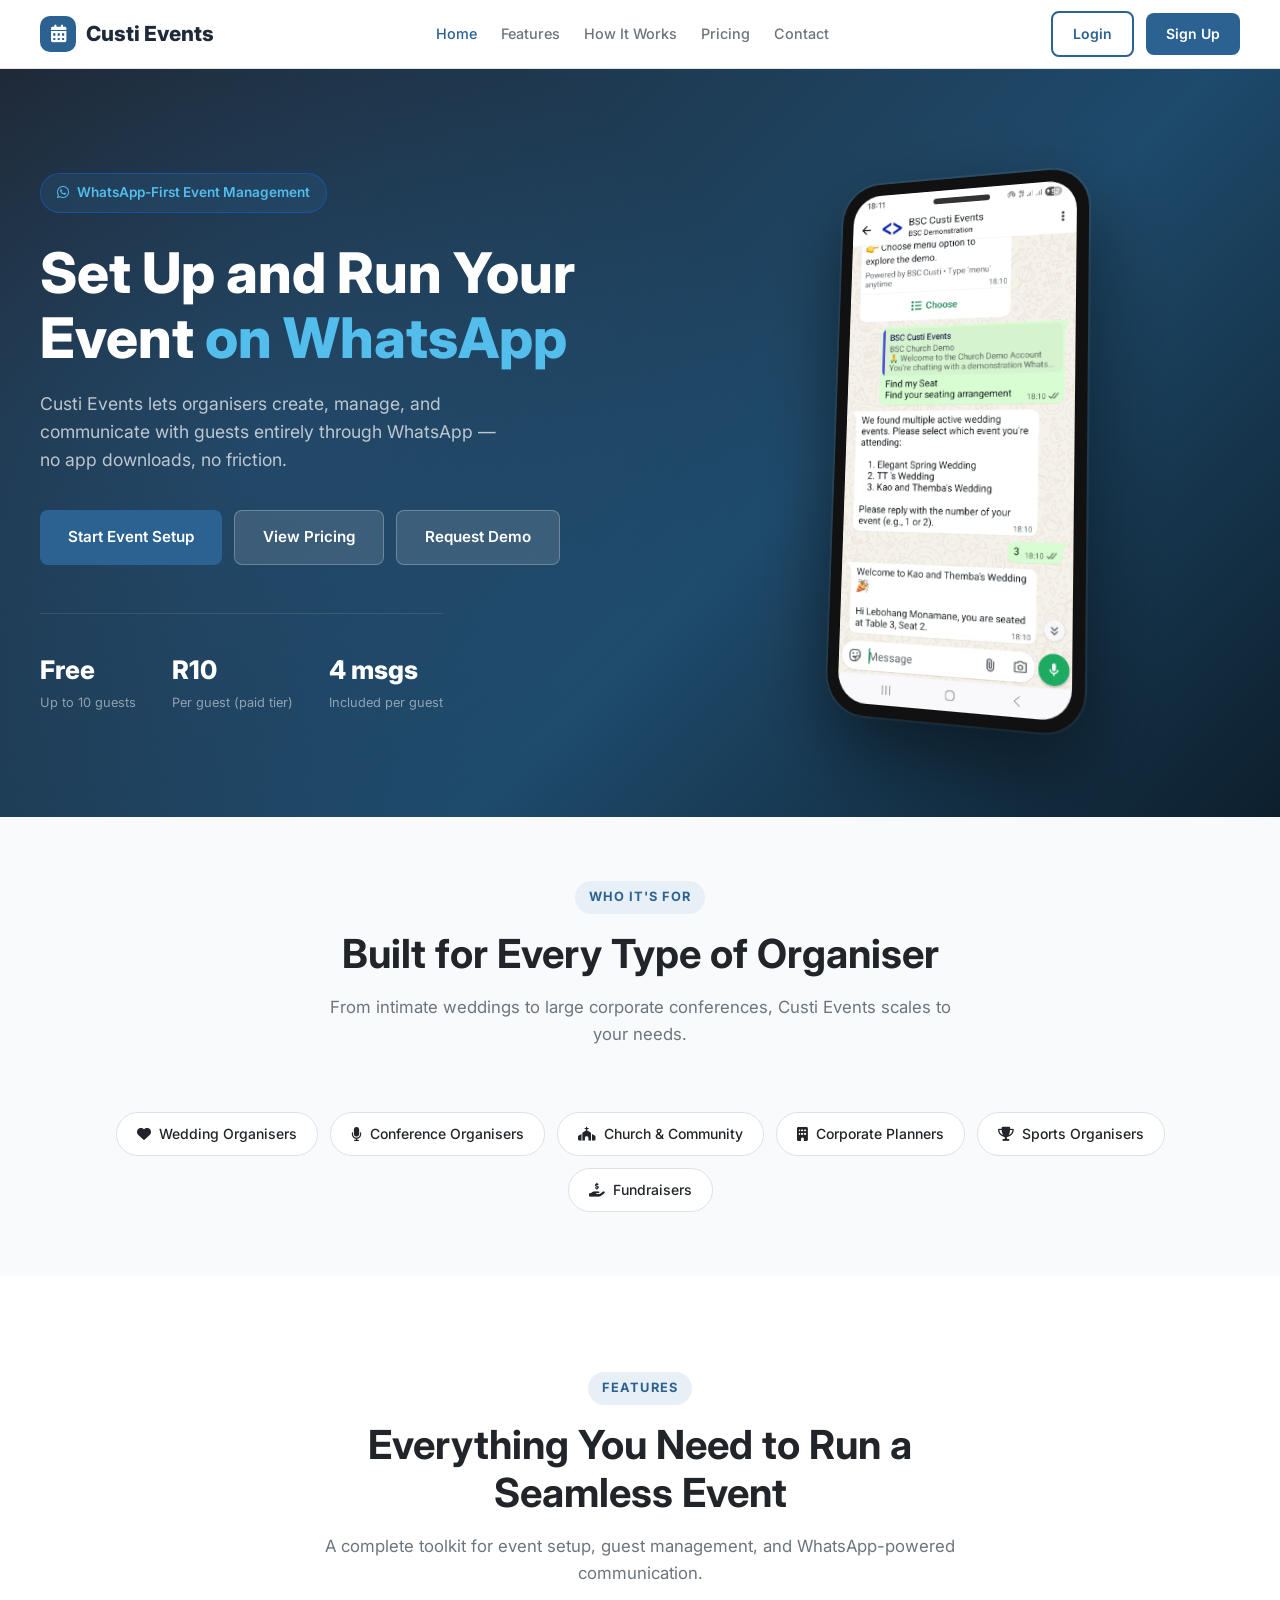
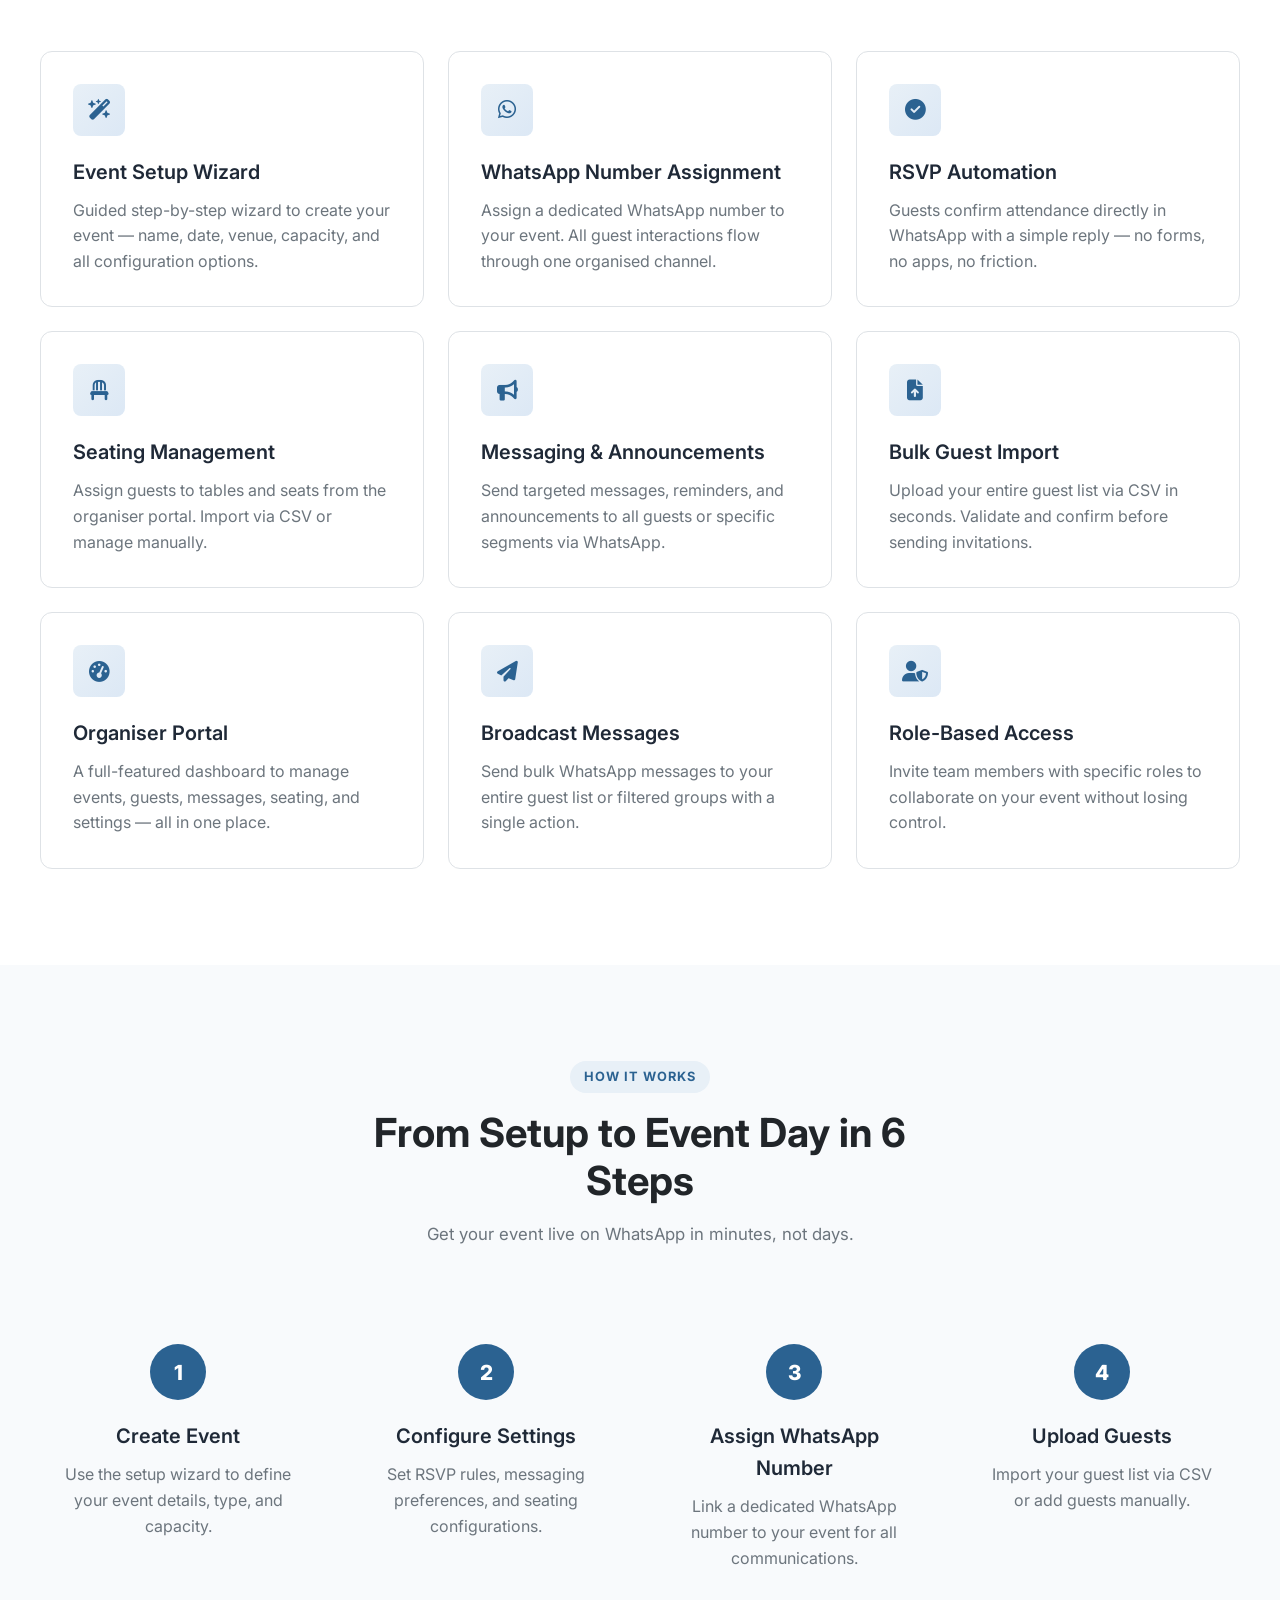
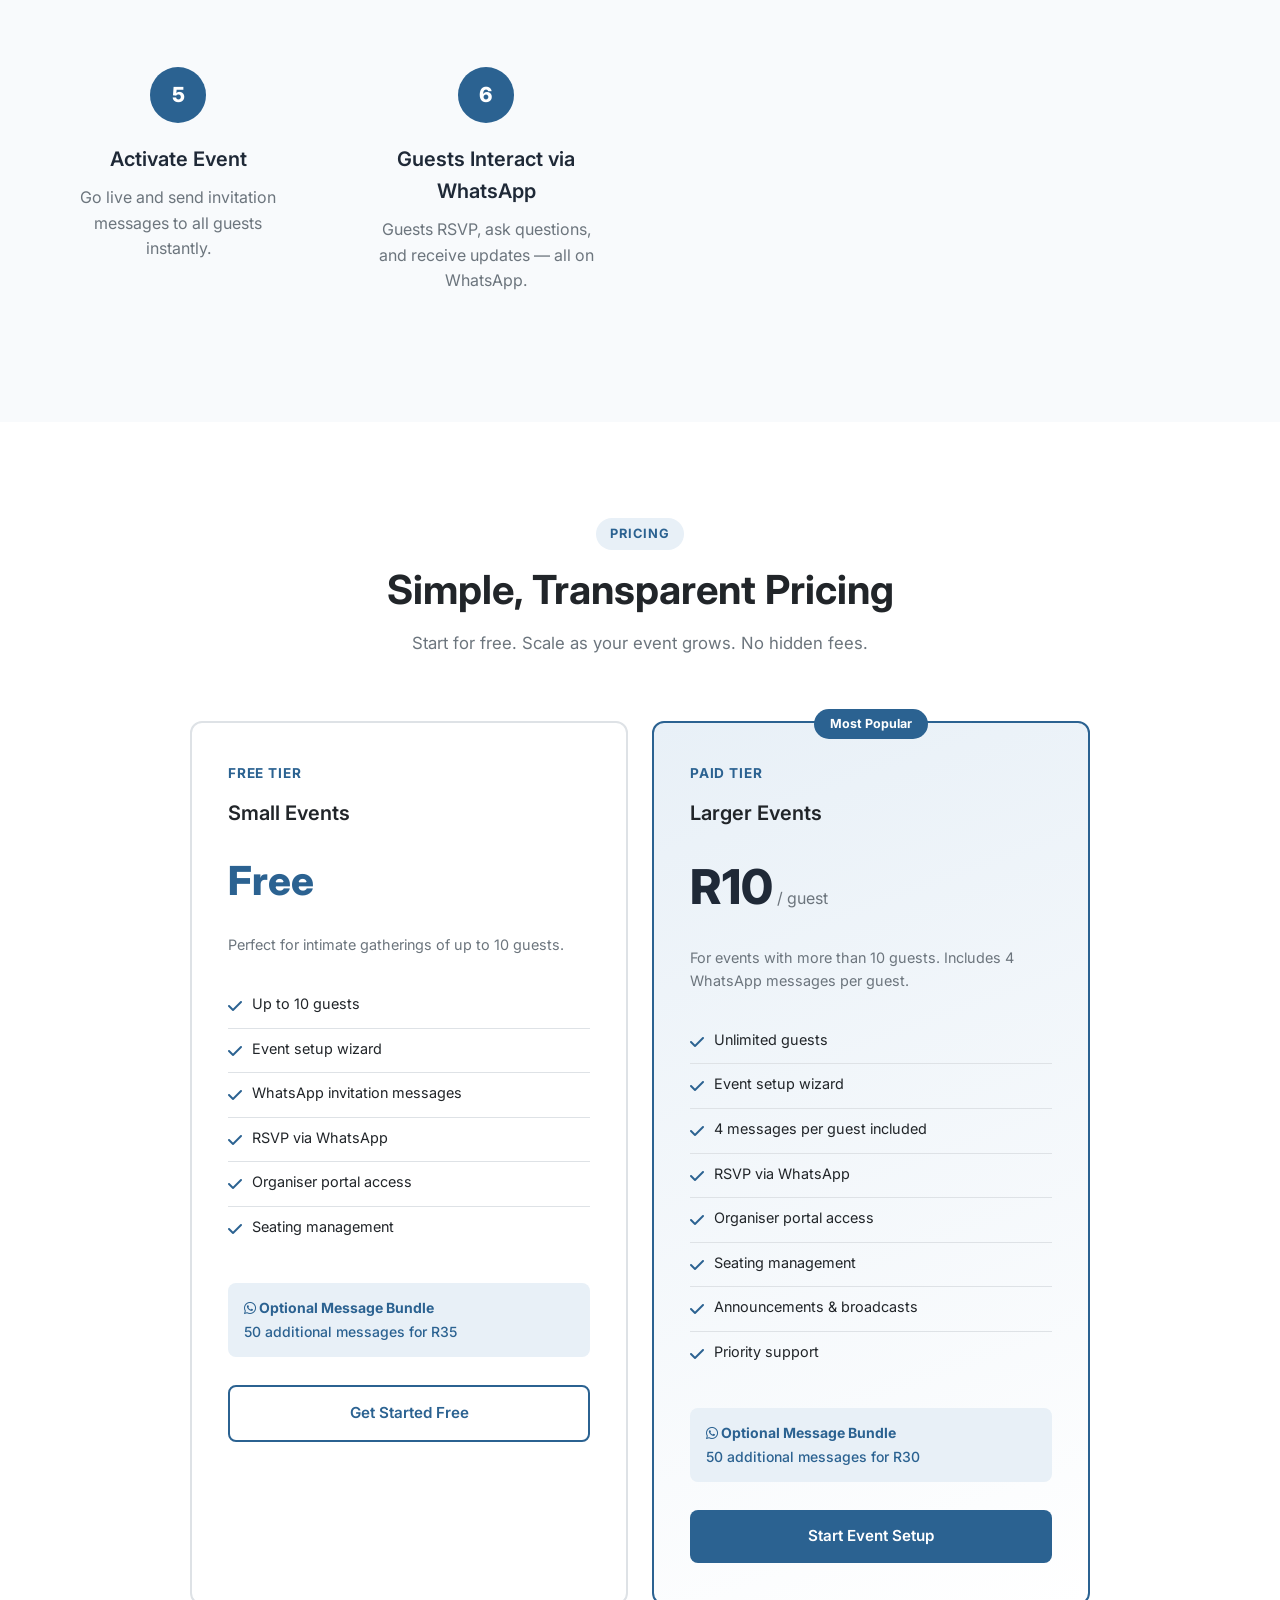
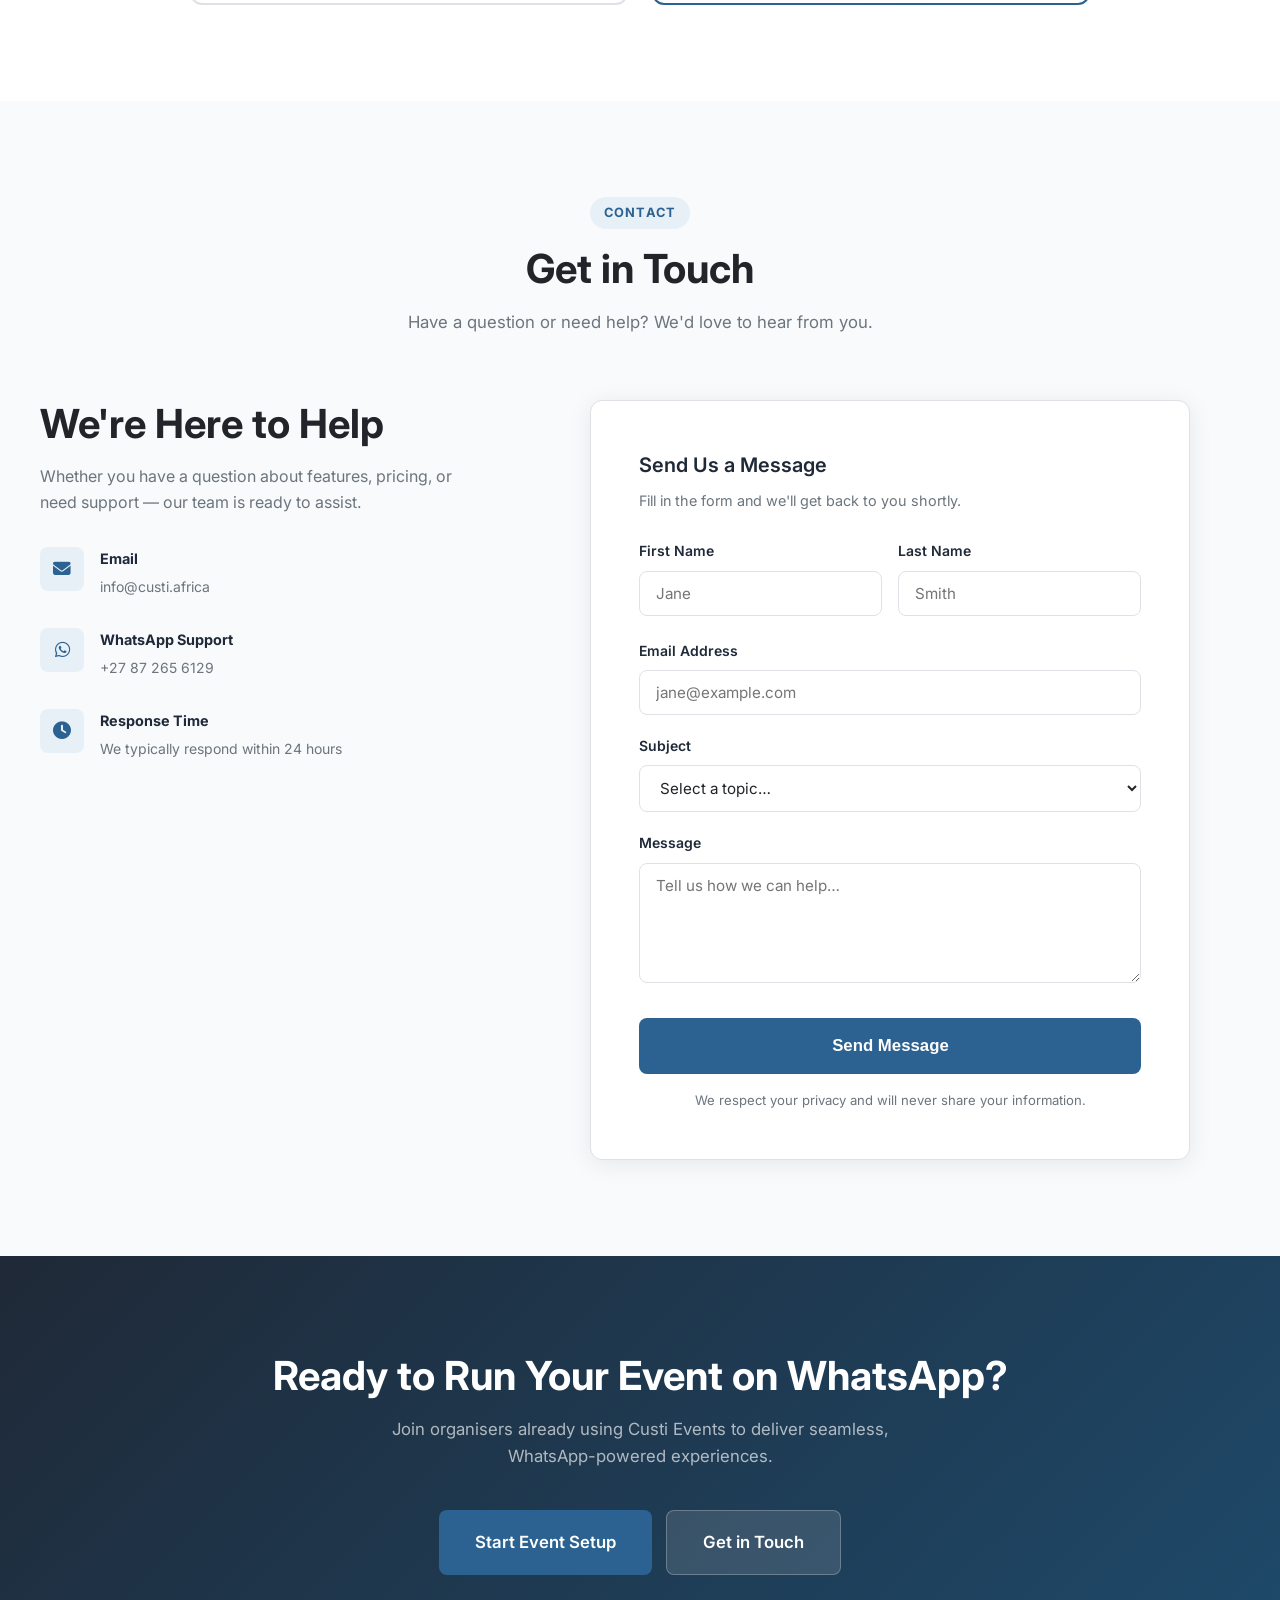
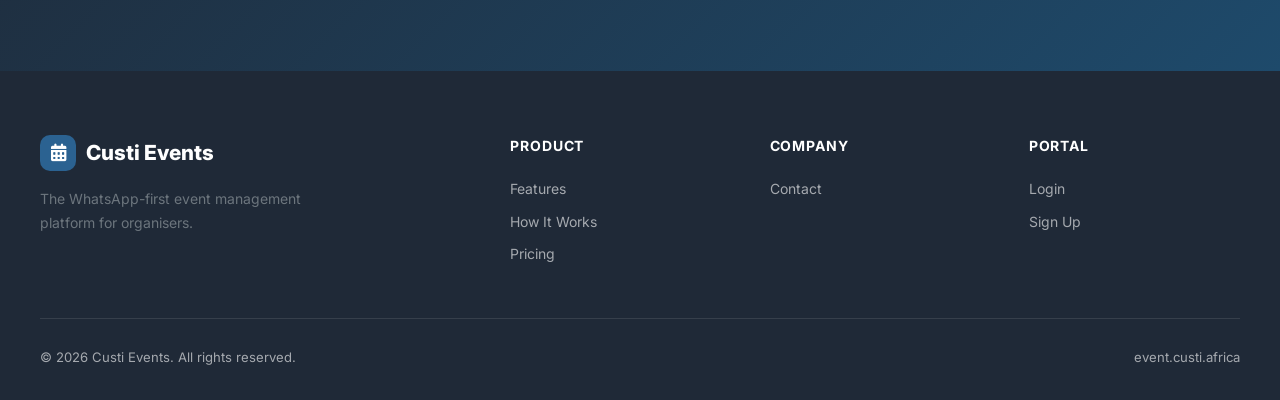
==== commit dd879ae3: "Done" ====
--- a/index.html
+++ b/index.html
@@ -32,7 +32,8 @@
       <li><a href="#contact">Contact</a></li>
     </ul>
     <div class="nav-actions">
-      <a href="https://app.custi.africa" class="btn btn-primary btn-sm" target="_blank">Login / Sign Up</a>
+      <a href="https://app.custi.africa" class="btn btn-outline btn-sm" target="_blank">Login</a>
+      <a href="https://app.custi.africa/register" class="btn btn-primary btn-sm" target="_blank">Sign Up</a>
     </div>
     <button class="nav-toggle" id="navToggle" aria-label="Toggle menu">
       <span></span><span></span><span></span>
@@ -45,7 +46,8 @@
     <a href="#pricing">Pricing</a>
     <a href="#contact">Contact</a>
     <div class="mobile-actions">
-      <a href="https://app.custi.africa" class="btn btn-primary" target="_blank">Login / Sign Up</a>
+      <a href="https://app.custi.africa" class="btn btn-outline" target="_blank">Login</a>
+      <a href="https://app.custi.africa/register" class="btn btn-primary" target="_blank">Sign Up</a>
     </div>
   </div>
 </nav>
@@ -338,11 +340,7 @@
           <button type="submit" id="contactSubmitBtn" class="btn btn-primary btn-lg form-submit">Send Message</button>
           <p class="form-note">We respect your privacy and will never share your information.</p>
         </form>
-        <div id="contactSuccessMessage" style="display:none; text-align:center; padding: 32px 0;">
-          <i class="fa-solid fa-circle-check" style="font-size: 3rem; color: #25d366; margin-bottom: 16px; display:block;"></i>
-          <h3 style="color: var(--dark); margin-bottom: 12px;">Message Sent!</h3>
-          <p>Thank you. Our team will get back to you within 24 hours.</p>
-        </div>
+        <div id="contactSuccessMessage" style="display:none;"></div>
       </div>
     </div>
   </div>
@@ -391,6 +389,16 @@
     </div>
   </div>
 </footer>
+
+<!-- SUCCESS DIALOG -->
+<div class="modal-overlay" id="successModal">
+  <div class="modal-box">
+    <i class="fa-solid fa-circle-check" style="color:#25d366;"></i>
+    <h3>Message Sent!</h3>
+    <p>Thank you. Our team will get back to you within 24 hours.</p>
+    <button class="btn btn-primary" onclick="document.getElementById('successModal').classList.remove('active')">Close</button>
+  </div>
+</div>
 
 <script src="js/main.js"></script>
 <script>
@@ -422,8 +430,8 @@
     btn.textContent = 'Submitting...';
     btn.disabled = true;
     setTimeout(() => {
-      document.getElementById('contactForm').style.display = 'none';
-      document.getElementById('contactSuccessMessage').style.display = 'block';
+      document.getElementById('contactForm').reset();
+      document.getElementById('successModal').classList.add('active');
       btn.textContent = 'Send Message';
       btn.disabled = false;
     }, 1000);
--- a/css/styles.css
+++ b/css/styles.css
@@ -387,6 +387,7 @@
   background: #111;
   padding: 12px;
   box-shadow: 0 32px 80px rgba(0,0,0,0.5), 0 0 0 2px rgba(255,255,255,0.08);
+  transform: perspective(800px) rotateY(-15deg) rotateX(5deg);
 }
 
 .phone-frame::before {
@@ -1372,3 +1373,27 @@
 @media (max-width: 768px) {
   .contact-layout { grid-template-columns: 1fr; gap: 40px; }
 }
+
+/* ===== MODAL ===== */
+.modal-overlay {
+  display: none;
+  position: fixed;
+  inset: 0;
+  background: rgba(0,0,0,0.45);
+  z-index: 9999;
+  align-items: center;
+  justify-content: center;
+}
+.modal-overlay.active { display: flex; }
+.modal-box {
+  background: #fff;
+  border-radius: 12px;
+  padding: 40px 32px;
+  max-width: 420px;
+  width: 90%;
+  text-align: center;
+  box-shadow: 0 8px 32px rgba(0,0,0,0.18);
+}
+.modal-box i { font-size: 2.8rem; margin-bottom: 16px; display: block; }
+.modal-box h3 { margin-bottom: 10px; color: var(--dark); }
+.modal-box p { font-size: 0.9rem; color: var(--text-muted); margin-bottom: 24px; }
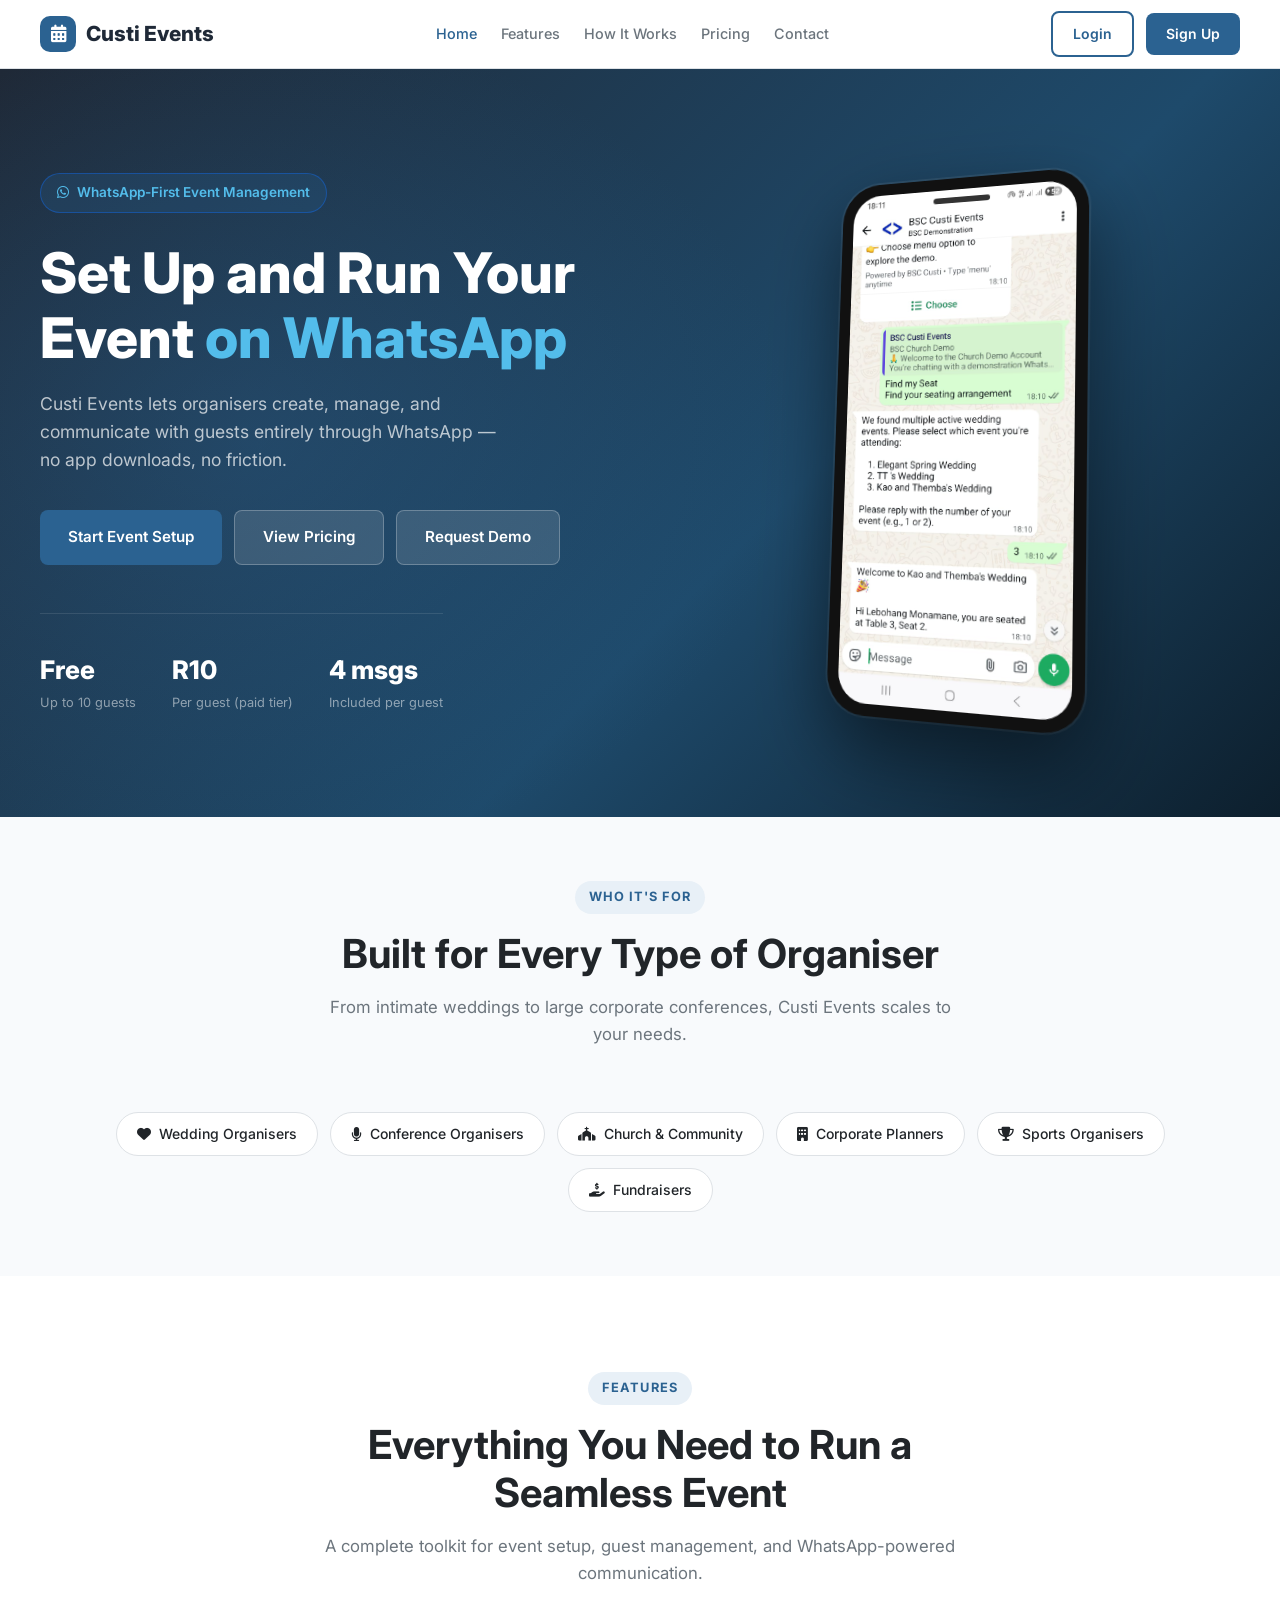
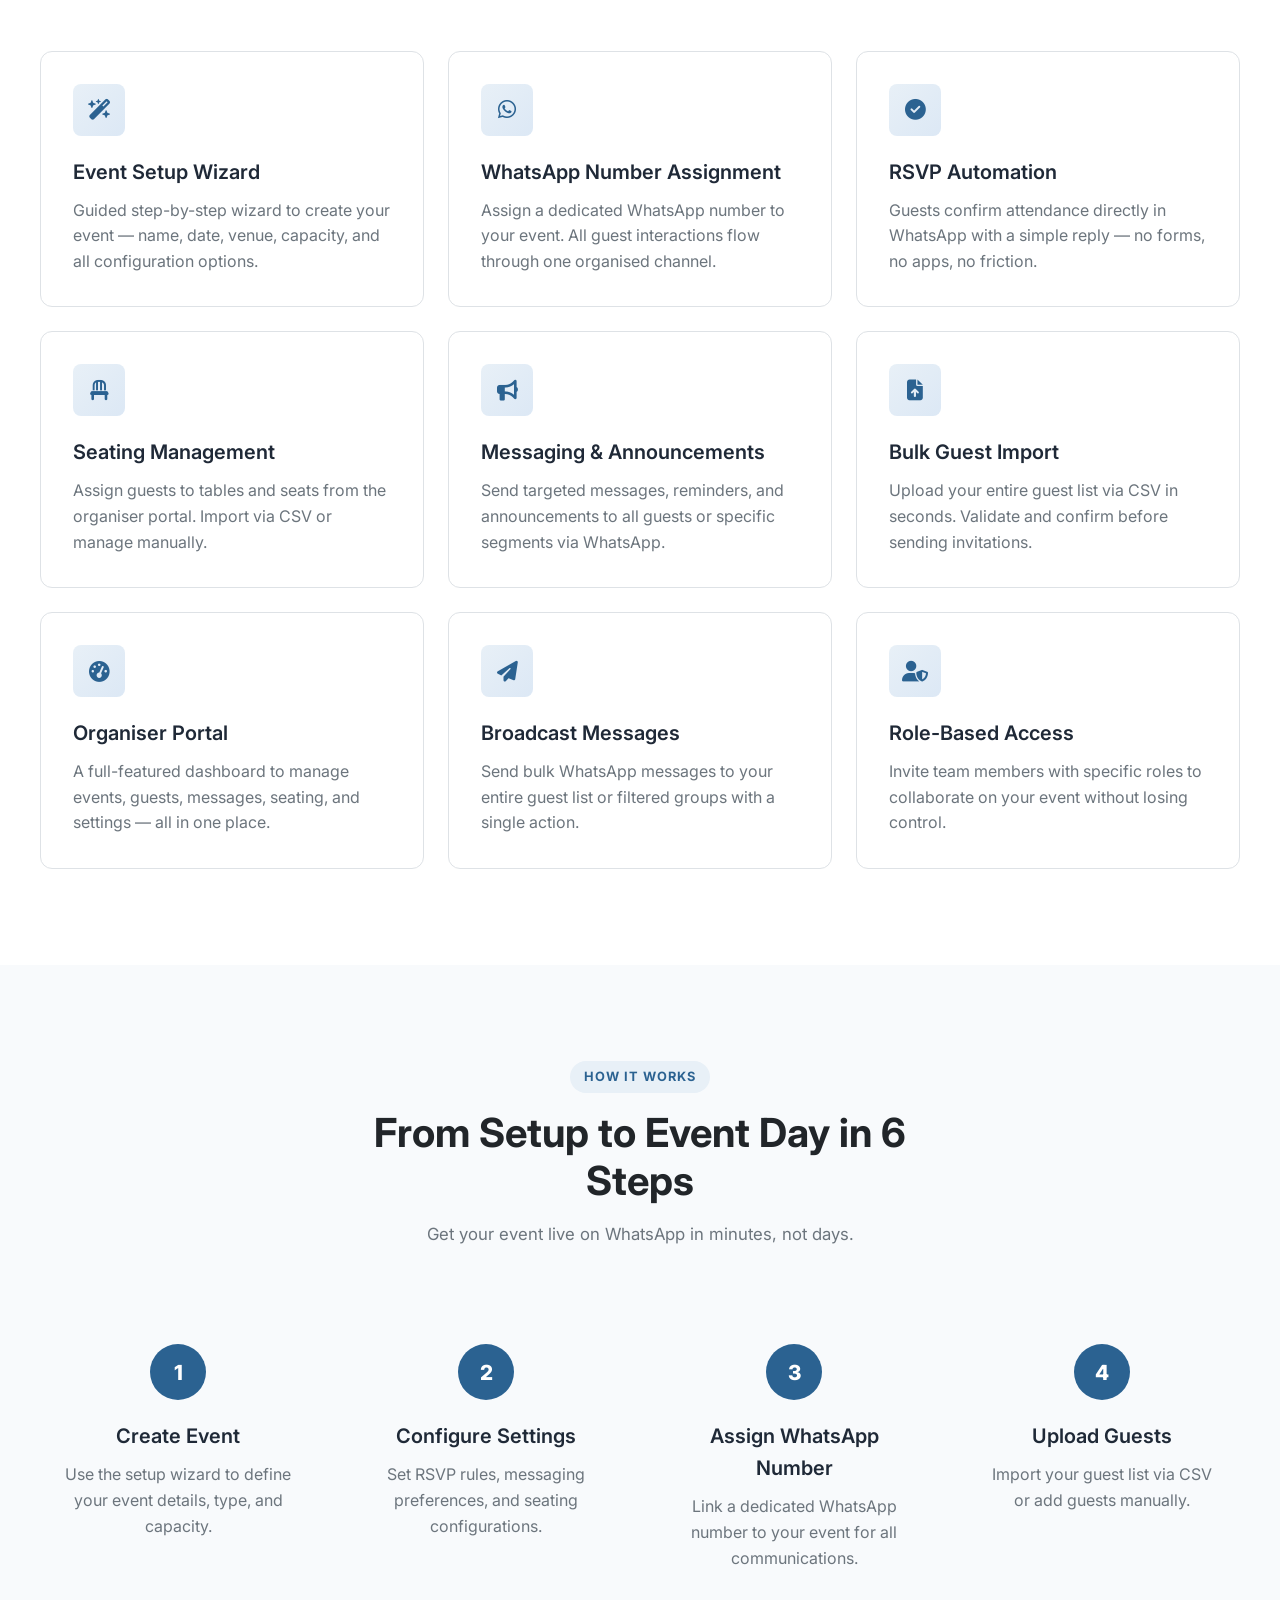
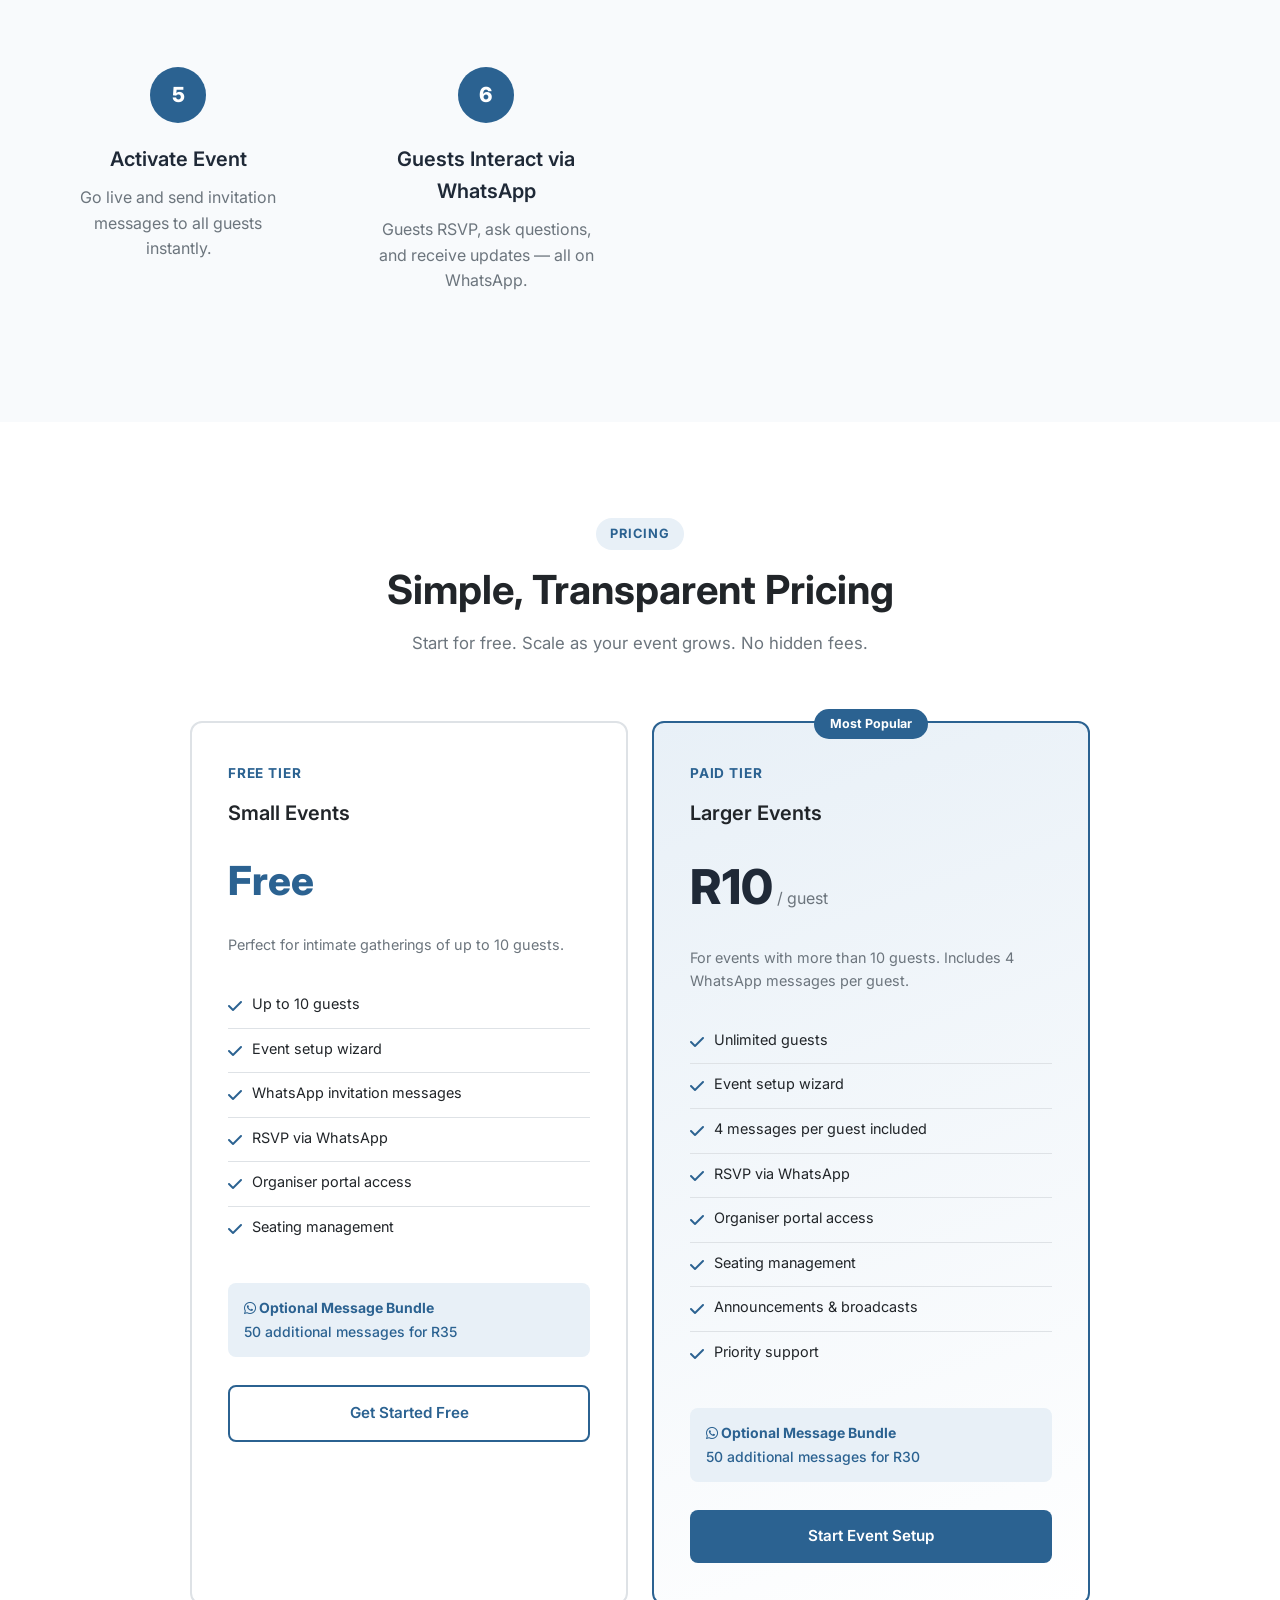
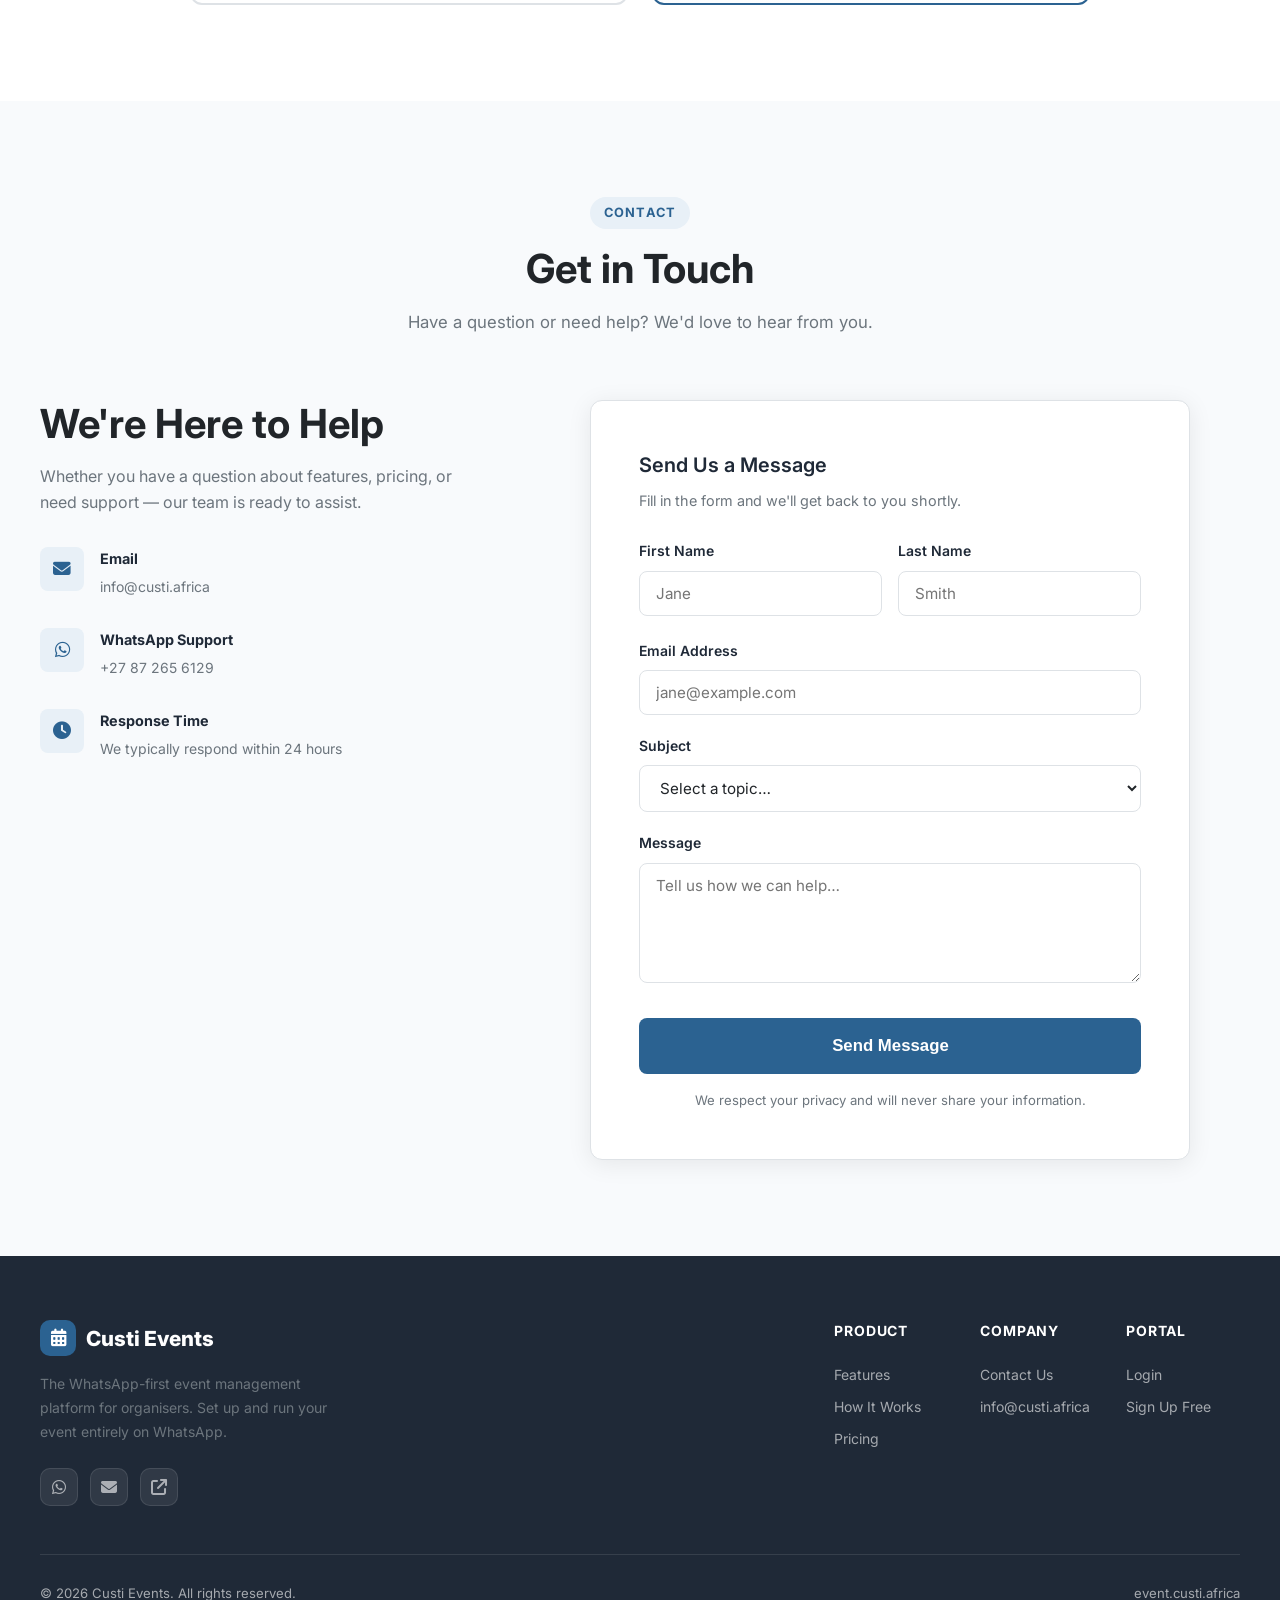
==== commit 26682fe9: "Done" ====
--- a/index.html
+++ b/index.html
@@ -346,41 +346,38 @@
   </div>
 </section>
 
-<section class="cta-band">
-  <div class="container">
-    <h2>Ready to Run Your Event on WhatsApp?</h2>
-    <p>Join organisers already using Custi Events to deliver seamless, WhatsApp-powered experiences.</p>
-    <div class="cta-actions">
-      <a href="https://app.custi.africa/register" class="btn btn-primary btn-lg" target="_blank">Start Event Setup</a>
-      <a href="#contact" class="btn btn-ghost btn-lg">Get in Touch</a>
-    </div>
-  </div>
-</section>
-
 <footer class="footer">
   <div class="footer-inner">
-    <div class="footer-top">
+    <div class="footer-main">
       <div class="footer-brand">
         <a href="#home" class="nav-logo">
           <div class="logo-icon"><i class="fa-solid fa-calendar-days"></i></div>
           Custi Events
         </a>
-        <p>The WhatsApp-first event management platform for organisers.</p>
-      </div>
-      <div class="footer-col">
-        <h4>Product</h4>
-        <a href="#features">Features</a>
-        <a href="#how-it-works">How It Works</a>
-        <a href="#pricing">Pricing</a>
-      </div>
-      <div class="footer-col">
-        <h4>Company</h4>
-        <a href="#contact">Contact</a>
-      </div>
-      <div class="footer-col">
-        <h4>Portal</h4>
-        <a href="https://app.custi.africa" target="_blank">Login</a>
-        <a href="https://app.custi.africa/register" target="_blank">Sign Up</a>
+        <p>The WhatsApp-first event management platform for organisers. Set up and run your event entirely on WhatsApp.</p>
+        <div class="footer-socials">
+          <a href="https://wa.me/27872656129" target="_blank" aria-label="WhatsApp"><i class="fa-brands fa-whatsapp"></i></a>
+          <a href="mailto:info@custi.africa" aria-label="Email"><i class="fa-solid fa-envelope"></i></a>
+          <a href="https://app.custi.africa" target="_blank" aria-label="Portal"><i class="fa-solid fa-arrow-up-right-from-square"></i></a>
+        </div>
+      </div>
+      <div class="footer-links">
+        <div class="footer-col">
+          <h4>Product</h4>
+          <a href="#features">Features</a>
+          <a href="#how-it-works">How It Works</a>
+          <a href="#pricing">Pricing</a>
+        </div>
+        <div class="footer-col">
+          <h4>Company</h4>
+          <a href="#contact">Contact Us</a>
+          <a href="mailto:info@custi.africa">info@custi.africa</a>
+        </div>
+        <div class="footer-col">
+          <h4>Portal</h4>
+          <a href="https://app.custi.africa" target="_blank">Login</a>
+          <a href="https://app.custi.africa/register" target="_blank">Sign Up Free</a>
+        </div>
       </div>
     </div>
     <div class="footer-bottom">
--- a/css/styles.css
+++ b/css/styles.css
@@ -1130,11 +1130,17 @@
   margin: 0 auto;
 }
 
-.footer-top {
+.footer-main {
   display: grid;
-  grid-template-columns: 2fr 1fr 1fr 1fr;
-  gap: 48px;
+  grid-template-columns: 1.8fr 1fr;
+  gap: 64px;
   margin-bottom: 48px;
+}
+
+.footer-links {
+  display: grid;
+  grid-template-columns: repeat(3, 1fr);
+  gap: 32px;
 }
 
 .footer-brand .nav-logo {
@@ -1145,7 +1151,33 @@
 .footer-brand p {
   font-size: 0.875rem;
   line-height: 1.7;
-  max-width: 280px;
+  max-width: 300px;
+  margin-bottom: 24px;
+}
+
+.footer-socials {
+  display: flex;
+  gap: 12px;
+}
+
+.footer-socials a {
+  width: 38px;
+  height: 38px;
+  border-radius: 10px;
+  background: rgba(255,255,255,0.08);
+  border: 1px solid rgba(255,255,255,0.1);
+  display: flex;
+  align-items: center;
+  justify-content: center;
+  color: rgba(255,255,255,0.6);
+  font-size: 1rem;
+  transition: var(--transition);
+}
+
+.footer-socials a:hover {
+  background: var(--primary);
+  border-color: var(--primary);
+  color: var(--white);
 }
 
 .footer-col h4 {
@@ -1179,12 +1211,20 @@
   font-size: 0.82rem;
 }
 
-.footer-bottom a {
-  color: rgba(255, 255, 255, 0.5);
-}
-
-.footer-bottom a:hover {
-  color: #53bdeb;
+@media (max-width: 768px) {
+  .footer-main {
+    grid-template-columns: 1fr;
+    gap: 40px;
+  }
+  .footer-links {
+    grid-template-columns: repeat(2, 1fr);
+  }
+}
+
+@media (max-width: 480px) {
+  .footer-links {
+    grid-template-columns: 1fr;
+  }
 }
 
 /* ===== TOAST ===== */
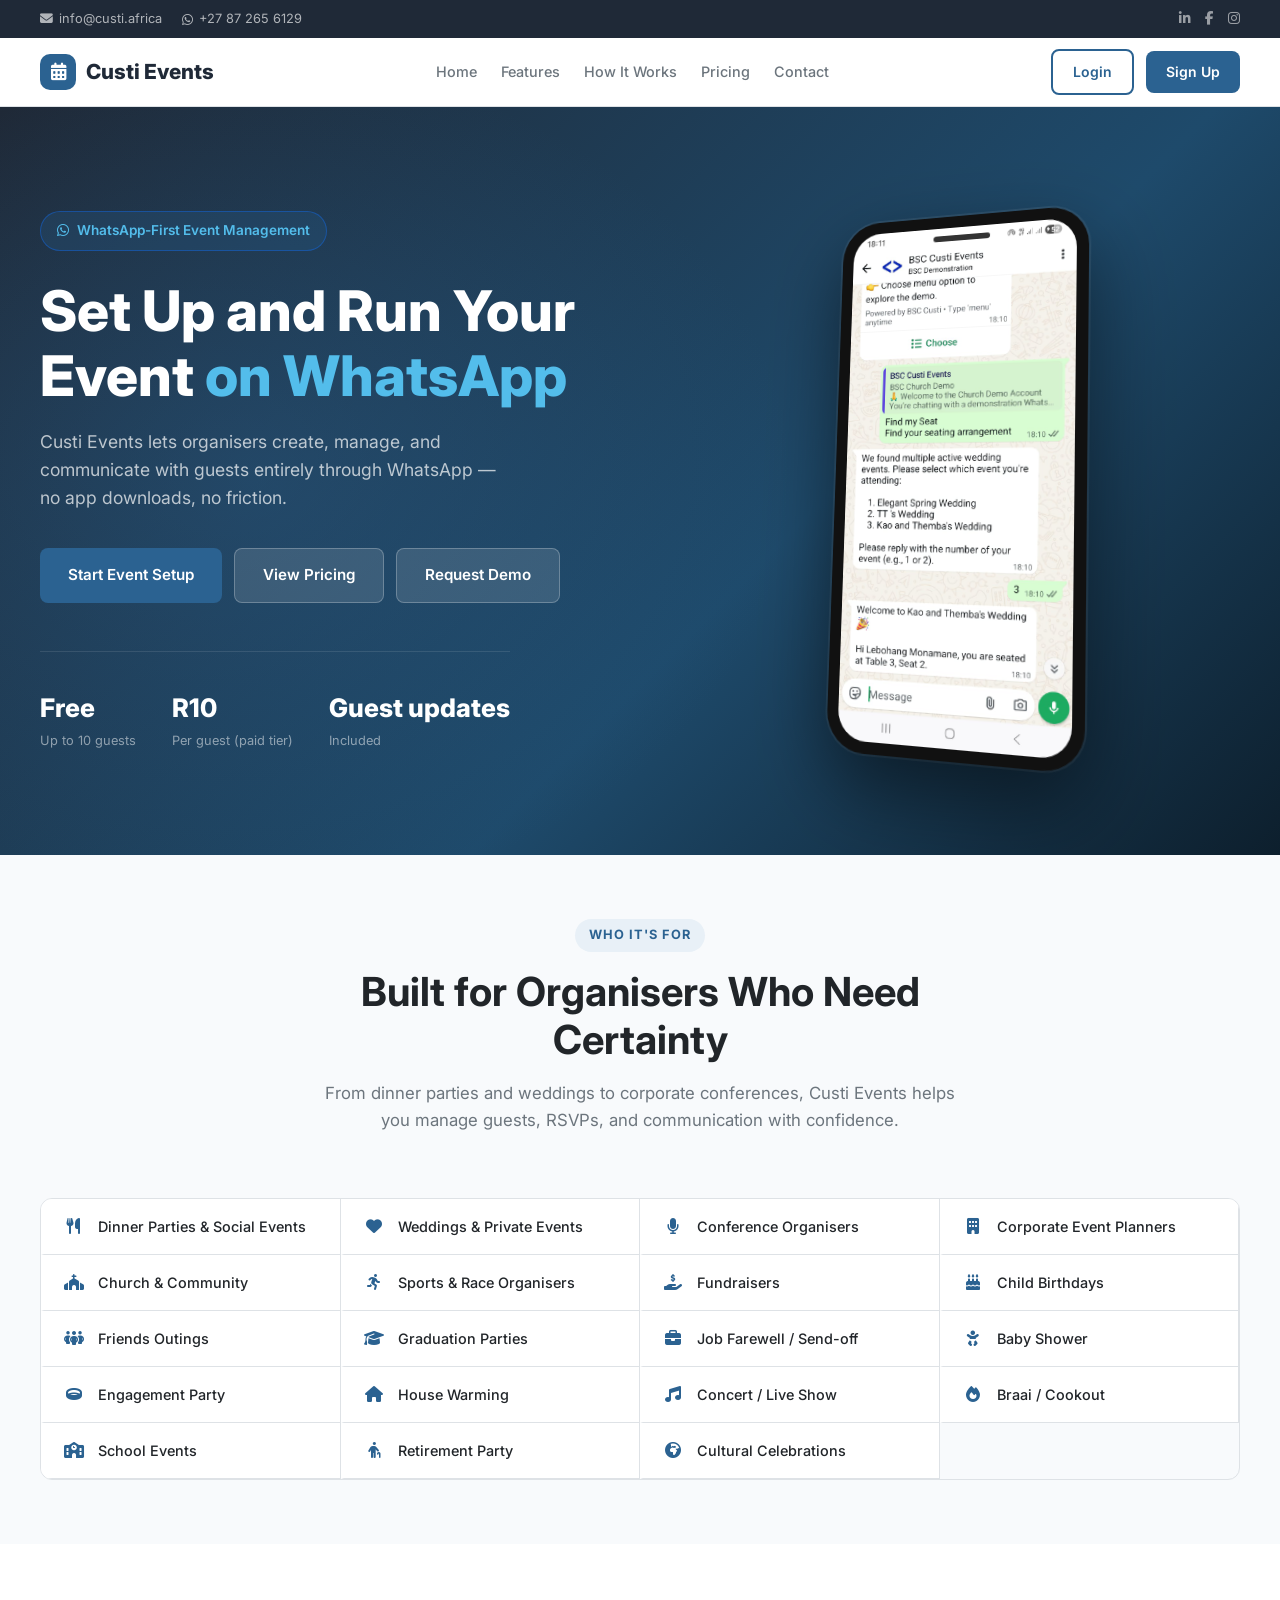
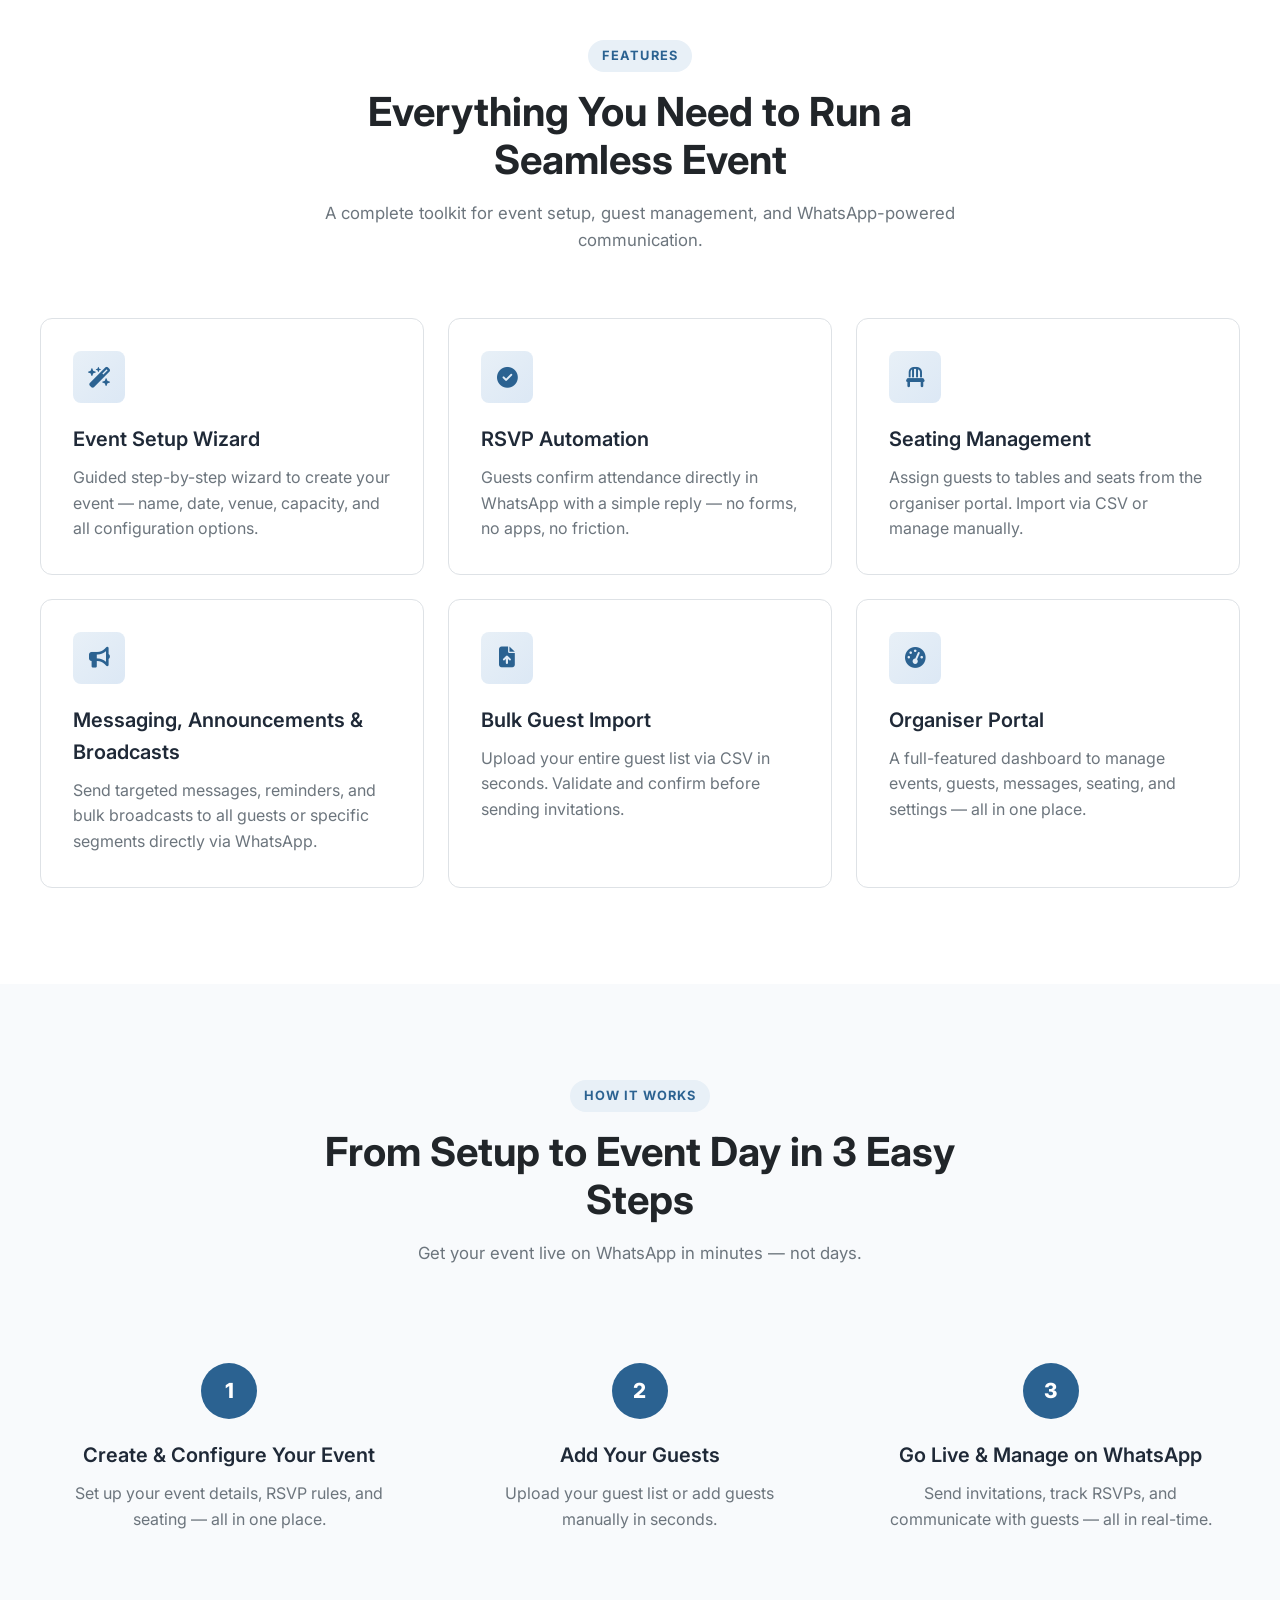
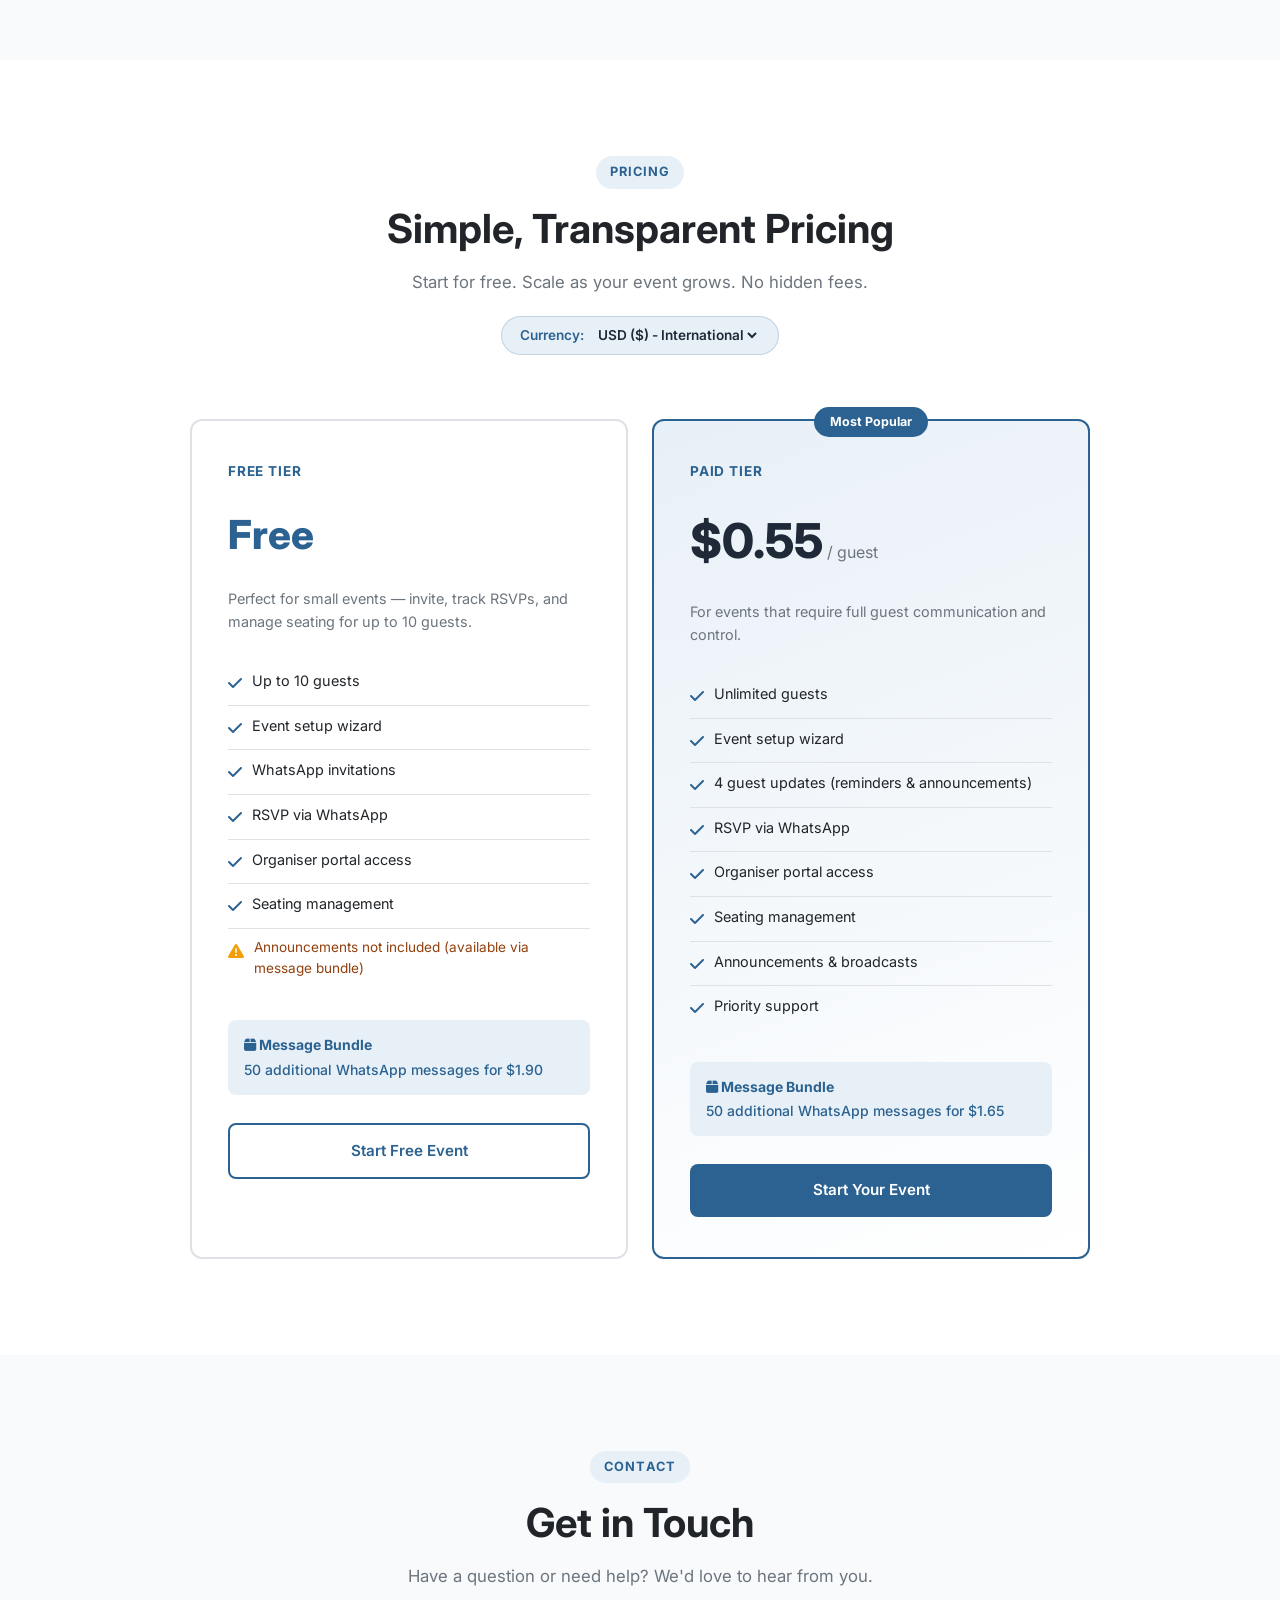
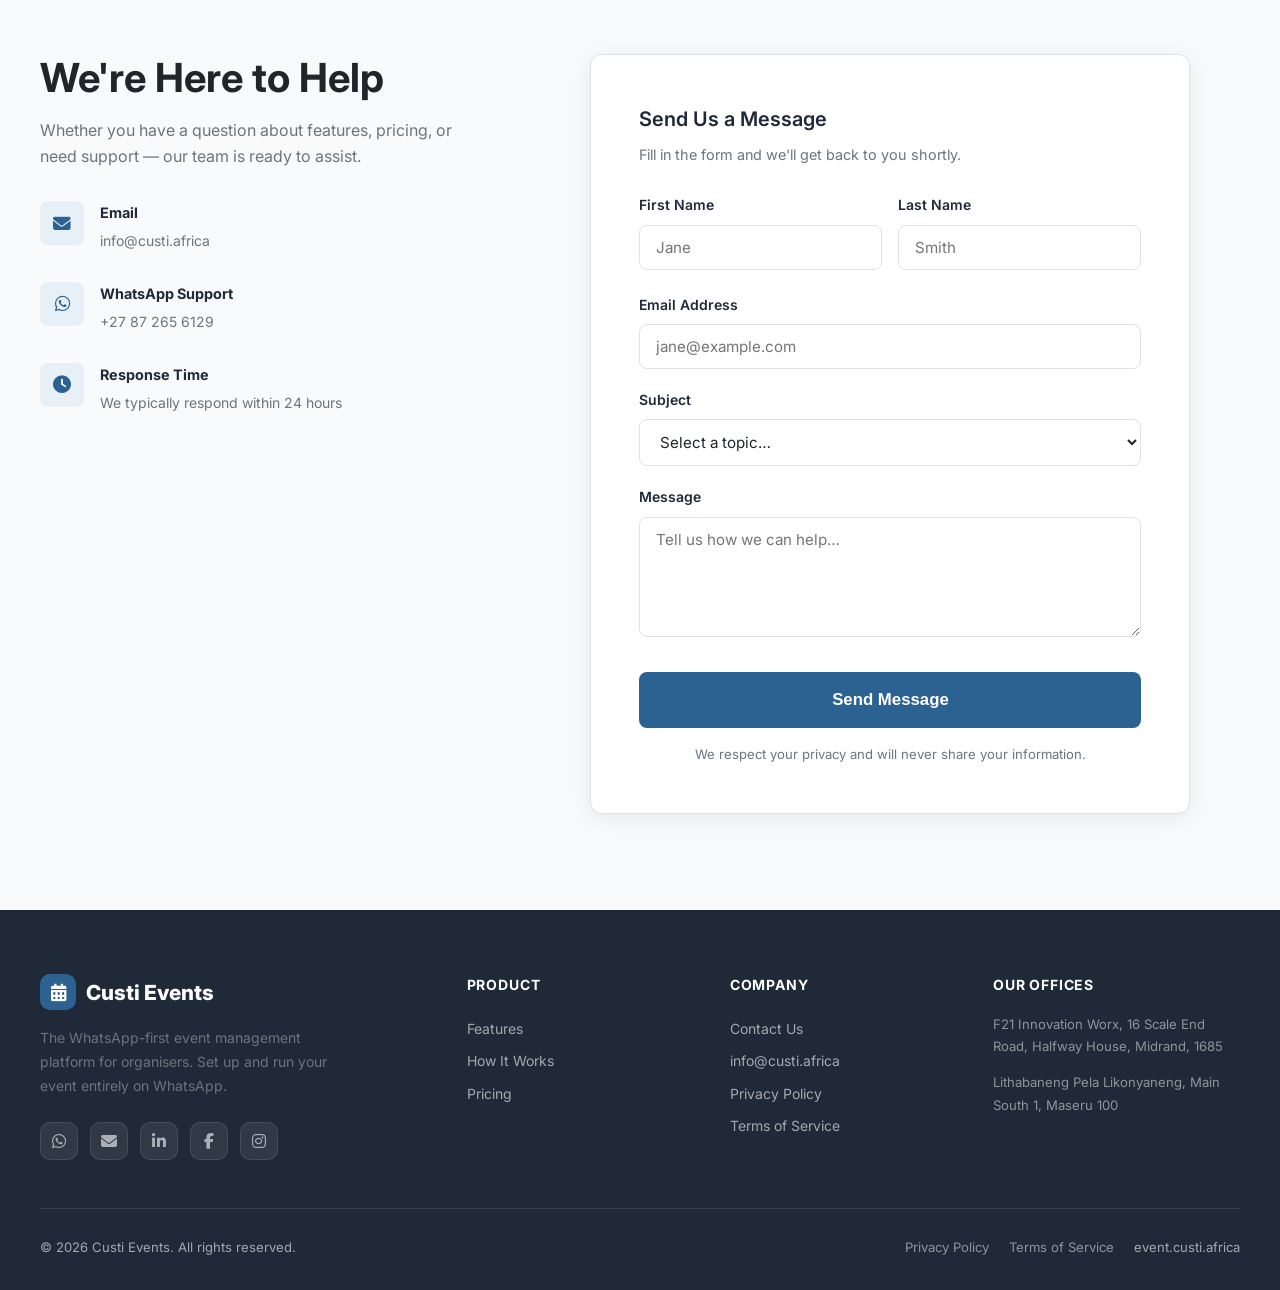
==== commit 1b339a27: "Done" ====
--- a/index.html
+++ b/index.html
@@ -18,6 +18,20 @@
 </head>
 <body>
 
+<div class="topbar">
+  <div class="topbar-inner">
+    <div class="topbar-contact">
+      <a href="mailto:info@custi.africa"><i class="fa-solid fa-envelope"></i> info@custi.africa</a>
+      <a href="https://wa.me/27872656129" target="_blank" rel="noopener"><i class="fa-brands fa-whatsapp"></i> +27 87 265 6129</a>
+    </div>
+    <div class="topbar-socials">
+      <a href="https://www.linkedin.com/showcase/bsc-custi" target="_blank" rel="noopener" aria-label="LinkedIn"><i class="fa-brands fa-linkedin-in"></i></a>
+      <a href="https://www.facebook.com/people/BSC-Custi/61584683937024/" target="_blank" rel="noopener" aria-label="Facebook"><i class="fa-brands fa-facebook-f"></i></a>
+      <a href="https://www.instagram.com/custi.africa/" target="_blank" rel="noopener" aria-label="Instagram"><i class="fa-brands fa-instagram"></i></a>
+    </div>
+  </div>
+</div>
+
 <nav class="navbar">
   <div class="nav-inner">
     <a href="#home" class="nav-logo">
@@ -75,8 +89,8 @@
           <div class="stat-label">Per guest (paid tier)</div>
         </div>
         <div class="hero-stat">
-          <div class="stat-num">4 msgs</div>
-          <div class="stat-label">Included per guest</div>
+          <div class="stat-num">Guest updates</div>
+          <div class="stat-label">Included</div>
         </div>
       </div>
     </div>
@@ -92,16 +106,29 @@
   <div class="container">
     <div class="section-header">
       <span class="section-label">Who It's For</span>
-      <h2>Built for Every Type of Organiser</h2>
-      <p>From intimate weddings to large corporate conferences, Custi Events scales to your needs.</p>
-    </div>
-    <div class="audience-tags">
-      <span class="audience-tag"><i class="fa-solid fa-heart"></i> Wedding Organisers</span>
-      <span class="audience-tag"><i class="fa-solid fa-microphone"></i> Conference Organisers</span>
-      <span class="audience-tag"><i class="fa-solid fa-church"></i> Church &amp; Community</span>
-      <span class="audience-tag"><i class="fa-solid fa-building"></i> Corporate Planners</span>
-      <span class="audience-tag"><i class="fa-solid fa-trophy"></i> Sports Organisers</span>
-      <span class="audience-tag"><i class="fa-solid fa-hand-holding-dollar"></i> Fundraisers</span>
+      <h2>Built for Organisers Who Need Certainty</h2>
+      <p>From dinner parties and weddings to corporate conferences, Custi Events helps you manage guests, RSVPs, and communication with confidence.</p>
+    </div>
+    <div class="audience-list">
+      <div class="audience-list-item"><i class="fa-solid fa-utensils"></i> Dinner Parties &amp; Social Events</div>
+      <div class="audience-list-item"><i class="fa-solid fa-heart"></i> Weddings &amp; Private Events</div>
+      <div class="audience-list-item"><i class="fa-solid fa-microphone"></i> Conference Organisers</div>
+      <div class="audience-list-item"><i class="fa-solid fa-building"></i> Corporate Event Planners</div>
+      <div class="audience-list-item"><i class="fa-solid fa-church"></i> Church &amp; Community</div>
+      <div class="audience-list-item"><i class="fa-solid fa-person-running"></i> Sports &amp; Race Organisers</div>
+      <div class="audience-list-item"><i class="fa-solid fa-hand-holding-dollar"></i> Fundraisers</div>
+      <div class="audience-list-item"><i class="fa-solid fa-cake-candles"></i> Child Birthdays</div>
+      <div class="audience-list-item"><i class="fa-solid fa-people-group"></i> Friends Outings</div>
+      <div class="audience-list-item"><i class="fa-solid fa-graduation-cap"></i> Graduation Parties</div>
+      <div class="audience-list-item"><i class="fa-solid fa-briefcase"></i> Job Farewell / Send-off</div>
+      <div class="audience-list-item"><i class="fa-solid fa-baby"></i> Baby Shower</div>
+      <div class="audience-list-item"><i class="fa-solid fa-ring"></i> Engagement Party</div>
+      <div class="audience-list-item"><i class="fa-solid fa-house"></i> House Warming</div>
+      <div class="audience-list-item"><i class="fa-solid fa-music"></i> Concert / Live Show</div>
+      <div class="audience-list-item"><i class="fa-solid fa-fire"></i> Braai / Cookout</div>
+      <div class="audience-list-item"><i class="fa-solid fa-school"></i> School Events</div>
+      <div class="audience-list-item"><i class="fa-solid fa-person-cane"></i> Retirement Party</div>
+      <div class="audience-list-item"><i class="fa-solid fa-earth-africa"></i> Cultural Celebrations</div>
     </div>
   </div>
 </section>
@@ -120,11 +147,6 @@
         <p>Guided step-by-step wizard to create your event — name, date, venue, capacity, and all configuration options.</p>
       </div>
       <div class="feature-card">
-        <div class="feature-icon"><i class="fa-brands fa-whatsapp"></i></div>
-        <h3>WhatsApp Number Assignment</h3>
-        <p>Assign a dedicated WhatsApp number to your event. All guest interactions flow through one organised channel.</p>
-      </div>
-      <div class="feature-card">
         <div class="feature-icon"><i class="fa-solid fa-circle-check"></i></div>
         <h3>RSVP Automation</h3>
         <p>Guests confirm attendance directly in WhatsApp with a simple reply — no forms, no apps, no friction.</p>
@@ -136,8 +158,8 @@
       </div>
       <div class="feature-card">
         <div class="feature-icon"><i class="fa-solid fa-bullhorn"></i></div>
-        <h3>Messaging &amp; Announcements</h3>
-        <p>Send targeted messages, reminders, and announcements to all guests or specific segments via WhatsApp.</p>
+        <h3>Messaging, Announcements &amp; Broadcasts</h3>
+        <p>Send targeted messages, reminders, and bulk broadcasts to all guests or specific segments directly via WhatsApp.</p>
       </div>
       <div class="feature-card">
         <div class="feature-icon"><i class="fa-solid fa-file-arrow-up"></i></div>
@@ -148,16 +170,6 @@
         <div class="feature-icon"><i class="fa-solid fa-gauge-high"></i></div>
         <h3>Organiser Portal</h3>
         <p>A full-featured dashboard to manage events, guests, messages, seating, and settings — all in one place.</p>
-      </div>
-      <div class="feature-card">
-        <div class="feature-icon"><i class="fa-solid fa-paper-plane"></i></div>
-        <h3>Broadcast Messages</h3>
-        <p>Send bulk WhatsApp messages to your entire guest list or filtered groups with a single action.</p>
-      </div>
-      <div class="feature-card">
-        <div class="feature-icon"><i class="fa-solid fa-user-shield"></i></div>
-        <h3>Role-Based Access</h3>
-        <p>Invite team members with specific roles to collaborate on your event without losing control.</p>
       </div>
     </div>
   </div>
@@ -167,39 +179,24 @@
   <div class="container">
     <div class="section-header">
       <span class="section-label">How It Works</span>
-      <h2>From Setup to Event Day in 6 Steps</h2>
-      <p>Get your event live on WhatsApp in minutes, not days.</p>
+      <h2>From Setup to Event Day in 3 Easy Steps</h2>
+      <p>Get your event live on WhatsApp in minutes — not days.</p>
     </div>
     <div class="steps-grid">
       <div class="step-card">
         <div class="step-num">1</div>
-        <h3>Create Event</h3>
-        <p>Use the setup wizard to define your event details, type, and capacity.</p>
+        <h3>Create &amp; Configure Your Event</h3>
+        <p>Set up your event details, RSVP rules, and seating — all in one place.</p>
       </div>
       <div class="step-card">
         <div class="step-num">2</div>
-        <h3>Configure Settings</h3>
-        <p>Set RSVP rules, messaging preferences, and seating configurations.</p>
+        <h3>Add Your Guests</h3>
+        <p>Upload your guest list or add guests manually in seconds.</p>
       </div>
       <div class="step-card">
         <div class="step-num">3</div>
-        <h3>Assign WhatsApp Number</h3>
-        <p>Link a dedicated WhatsApp number to your event for all communications.</p>
-      </div>
-      <div class="step-card">
-        <div class="step-num">4</div>
-        <h3>Upload Guests</h3>
-        <p>Import your guest list via CSV or add guests manually.</p>
-      </div>
-      <div class="step-card">
-        <div class="step-num">5</div>
-        <h3>Activate Event</h3>
-        <p>Go live and send invitation messages to all guests instantly.</p>
-      </div>
-      <div class="step-card">
-        <div class="step-num">6</div>
-        <h3>Guests Interact via WhatsApp</h3>
-        <p>Guests RSVP, ask questions, and receive updates — all on WhatsApp.</p>
+        <h3>Go Live &amp; Manage on WhatsApp</h3>
+        <p>Send invitations, track RSVPs, and communicate with guests — all in real-time.</p>
       </div>
     </div>
   </div>
@@ -211,44 +208,51 @@
       <span class="section-label">Pricing</span>
       <h2>Simple, Transparent Pricing</h2>
       <p>Start for free. Scale as your event grows. No hidden fees.</p>
+      <div class="currency-selector">
+        <label for="currencySelect">Currency:</label>
+        <select id="currencySelect" onchange="updatePricing()">
+          <option value="ZAR">ZAR (R) - South Africa</option>
+          <option value="LSL">LSL (M) - Lesotho</option>
+          <option value="USD">USD ($) - International</option>
+        </select>
+      </div>
     </div>
     <div class="pricing-grid">
 
       <div class="pricing-card">
         <div class="pricing-tier">Free Tier</div>
-        <h3>Small Events</h3>
         <div class="pricing-price">
           <span class="free-label">Free</span>
         </div>
-        <p class="pricing-desc">Perfect for intimate gatherings of up to 10 guests.</p>
+        <p class="pricing-desc">Perfect for small events — invite, track RSVPs, and manage seating for up to 10 guests.</p>
         <ul class="pricing-features">
           <li><span class="check"><i class="fa-solid fa-check"></i></span> Up to 10 guests</li>
           <li><span class="check"><i class="fa-solid fa-check"></i></span> Event setup wizard</li>
-          <li><span class="check"><i class="fa-solid fa-check"></i></span> WhatsApp invitation messages</li>
+          <li><span class="check"><i class="fa-solid fa-check"></i></span> WhatsApp invitations</li>
           <li><span class="check"><i class="fa-solid fa-check"></i></span> RSVP via WhatsApp</li>
           <li><span class="check"><i class="fa-solid fa-check"></i></span> Organiser portal access</li>
           <li><span class="check"><i class="fa-solid fa-check"></i></span> Seating management</li>
+          <li><span class="check" style="color:#f59e0b;"><i class="fa-solid fa-triangle-exclamation"></i></span> <span style="color:#92400e; font-size:0.85rem;">Announcements not included (available via message bundle)</span></li>
         </ul>
         <div class="pricing-bundle">
-          <strong><i class="fa-brands fa-whatsapp"></i> Optional Message Bundle</strong>
-          50 additional messages for R35
-        </div>
-        <a href="https://app.custi.africa/register" class="btn btn-outline" target="_blank">Get Started Free</a>
+          <strong><i class="fa-solid fa-box"></i> Message Bundle</strong>
+          <span id="bundle-free">50 additional WhatsApp messages for R35</span>
+        </div>
+        <a href="https://app.custi.africa/register" class="btn btn-outline" target="_blank">Start Free Event</a>
       </div>
 
       <div class="pricing-card featured">
         <div class="pricing-badge">Most Popular</div>
         <div class="pricing-tier">Paid Tier</div>
-        <h3>Larger Events</h3>
         <div class="pricing-price">
-          <span class="amount">R10</span>
+          <span class="amount" id="price-paid">R10</span>
           <span class="unit"> / guest</span>
         </div>
-        <p class="pricing-desc">For events with more than 10 guests. Includes 4 WhatsApp messages per guest.</p>
+        <p class="pricing-desc">For events that require full guest communication and control.</p>
         <ul class="pricing-features">
           <li><span class="check"><i class="fa-solid fa-check"></i></span> Unlimited guests</li>
           <li><span class="check"><i class="fa-solid fa-check"></i></span> Event setup wizard</li>
-          <li><span class="check"><i class="fa-solid fa-check"></i></span> 4 messages per guest included</li>
+          <li><span class="check"><i class="fa-solid fa-check"></i></span> 4 guest updates (reminders &amp; announcements)</li>
           <li><span class="check"><i class="fa-solid fa-check"></i></span> RSVP via WhatsApp</li>
           <li><span class="check"><i class="fa-solid fa-check"></i></span> Organiser portal access</li>
           <li><span class="check"><i class="fa-solid fa-check"></i></span> Seating management</li>
@@ -256,10 +260,10 @@
           <li><span class="check"><i class="fa-solid fa-check"></i></span> Priority support</li>
         </ul>
         <div class="pricing-bundle">
-          <strong><i class="fa-brands fa-whatsapp"></i> Optional Message Bundle</strong>
-          50 additional messages for R30
-        </div>
-        <a href="https://app.custi.africa/register" class="btn btn-primary" target="_blank">Start Event Setup</a>
+          <strong><i class="fa-solid fa-box"></i> Message Bundle</strong>
+          <span id="bundle-paid">50 additional WhatsApp messages for R30</span>
+        </div>
+        <a href="https://app.custi.africa/register" class="btn btn-primary" target="_blank">Start Your Event</a>
       </div>
 
     </div>
@@ -358,7 +362,9 @@
         <div class="footer-socials">
           <a href="https://wa.me/27872656129" target="_blank" aria-label="WhatsApp"><i class="fa-brands fa-whatsapp"></i></a>
           <a href="mailto:info@custi.africa" aria-label="Email"><i class="fa-solid fa-envelope"></i></a>
-          <a href="https://app.custi.africa" target="_blank" aria-label="Portal"><i class="fa-solid fa-arrow-up-right-from-square"></i></a>
+          <a href="https://www.linkedin.com/showcase/bsc-custi" target="_blank" rel="noopener" aria-label="LinkedIn"><i class="fa-brands fa-linkedin-in"></i></a>
+          <a href="https://www.facebook.com/people/BSC-Custi/61584683937024/" target="_blank" rel="noopener" aria-label="Facebook"><i class="fa-brands fa-facebook-f"></i></a>
+          <a href="https://www.instagram.com/custi.africa/" target="_blank" rel="noopener" aria-label="Instagram"><i class="fa-brands fa-instagram"></i></a>
         </div>
       </div>
       <div class="footer-links">
@@ -372,17 +378,27 @@
           <h4>Company</h4>
           <a href="#contact">Contact Us</a>
           <a href="mailto:info@custi.africa">info@custi.africa</a>
+          <a href="https://custi.africa/privacy.html" target="_blank" rel="noopener">Privacy Policy</a>
+          <a href="https://custi.africa/terms.html" target="_blank" rel="noopener">Terms of Service</a>
         </div>
         <div class="footer-col">
-          <h4>Portal</h4>
-          <a href="https://app.custi.africa" target="_blank">Login</a>
-          <a href="https://app.custi.africa/register" target="_blank">Sign Up Free</a>
+          <h4>Our Offices</h4>
+          <address>
+            F21 Innovation Worx, 16 Scale End Road, Halfway House, Midrand, 1685
+          </address>
+          <address style="margin-top:14px;">
+            Lithabaneng Pela Likonyaneng, Main South 1, Maseru 100
+          </address>
         </div>
       </div>
     </div>
     <div class="footer-bottom">
       <span>© 2026 Custi Events. All rights reserved.</span>
-      <span>event.custi.africa</span>
+      <div class="footer-bottom-links">
+        <a href="https://custi.africa/privacy.html" target="_blank" rel="noopener">Privacy Policy</a>
+        <a href="https://custi.africa/terms.html" target="_blank" rel="noopener">Terms of Service</a>
+        <span>event.custi.africa</span>
+      </div>
     </div>
   </div>
 </footer>
@@ -396,6 +412,50 @@
     <button class="btn btn-primary" onclick="document.getElementById('successModal').classList.remove('active')">Close</button>
   </div>
 </div>
+
+<script>
+  const tz = Intl.DateTimeFormat().resolvedOptions().timeZone;
+  const locale = navigator.language || '';
+
+  // Auto-detect currency
+  let defaultCurrency;
+  if (tz.includes('Africa/Johannesburg') || locale.startsWith('af') || locale.startsWith('zu')) {
+    defaultCurrency = 'ZAR';
+  } else if (tz.includes('Africa/Maseru')) {
+    defaultCurrency = 'LSL';
+  } else {
+    defaultCurrency = 'USD';
+  }
+
+  // Set default selection
+  document.getElementById('currencySelect').value = defaultCurrency;
+
+  function updatePricing() {
+    const currency = document.getElementById('currencySelect').value;
+    let paidPrice, bundleFree, bundlePaid;
+
+    if (currency === 'ZAR') {
+      paidPrice = 'R10';
+      bundleFree = '50 additional WhatsApp messages for R35';
+      bundlePaid = '50 additional WhatsApp messages for R30';
+    } else if (currency === 'LSL') {
+      paidPrice = 'M10';
+      bundleFree = '50 additional WhatsApp messages for M35';
+      bundlePaid = '50 additional WhatsApp messages for M30';
+    } else {
+      paidPrice = '$0.55';
+      bundleFree = '50 additional WhatsApp messages for $1.90';
+      bundlePaid = '50 additional WhatsApp messages for $1.65';
+    }
+
+    document.getElementById('price-paid').textContent = paidPrice;
+    document.getElementById('bundle-free').textContent = bundleFree;
+    document.getElementById('bundle-paid').textContent = bundlePaid;
+  }
+
+  // Initialize pricing on load
+  updatePricing();
+</script>
 
 <script src="js/main.js"></script>
 <script>
--- a/css/styles.css
+++ b/css/styles.css
@@ -137,6 +137,57 @@
   font-size: 1.05rem;
 }
 
+/* ===== TOPBAR ===== */
+.topbar {
+  background: var(--dark);
+  padding: 0 24px;
+  font-size: 0.8rem;
+}
+
+.topbar-inner {
+  max-width: 1200px;
+  margin: 0 auto;
+  display: flex;
+  align-items: center;
+  justify-content: space-between;
+  height: 38px;
+}
+
+.topbar-contact {
+  display: flex;
+  align-items: center;
+  gap: 20px;
+}
+
+.topbar-contact a {
+  color: rgba(255,255,255,0.65);
+  display: flex;
+  align-items: center;
+  gap: 6px;
+  transition: color var(--transition);
+}
+
+.topbar-contact a:hover { color: #53bdeb; }
+
+.topbar-socials {
+  display: flex;
+  align-items: center;
+  gap: 14px;
+}
+
+.topbar-socials a {
+  color: rgba(255,255,255,0.55);
+  font-size: 0.85rem;
+  transition: color var(--transition);
+}
+
+.topbar-socials a:hover { color: #53bdeb; }
+
+@media (max-width: 600px) {
+  .topbar-contact a:first-child { display: none; }
+}
+
+/* ===== NAVBAR ===== */
 .navbar {
   position: sticky;
   top: 0;
@@ -809,6 +860,35 @@
   margin-bottom: 2px;
 }
 
+.currency-selector {
+  display: inline-flex;
+  align-items: center;
+  gap: 10px;
+  margin-top: 20px;
+  background: var(--primary-light);
+  border: 1px solid rgba(43, 98, 145, 0.2);
+  border-radius: 100px;
+  padding: 8px 18px;
+}
+
+.currency-selector label {
+  font-size: 0.85rem;
+  font-weight: 600;
+  color: var(--primary);
+  white-space: nowrap;
+}
+
+.currency-selector select {
+  border: none;
+  background: transparent;
+  font-size: 0.85rem;
+  font-weight: 600;
+  color: var(--dark);
+  cursor: pointer;
+  outline: none;
+  font-family: inherit;
+}
+
 .pricing-card .btn {
   width: 100%;
   justify-content: center;
@@ -1132,15 +1212,15 @@
 
 .footer-main {
   display: grid;
-  grid-template-columns: 1.8fr 1fr;
-  gap: 64px;
+  grid-template-columns: 1fr 2fr;
+  gap: 40px;
   margin-bottom: 48px;
 }
 
 .footer-links {
   display: grid;
   grid-template-columns: repeat(3, 1fr);
-  gap: 32px;
+  gap: 16px;
 }
 
 .footer-brand .nav-logo {
@@ -1211,14 +1291,37 @@
   font-size: 0.82rem;
 }
 
+.footer-bottom-links {
+  display: flex;
+  align-items: center;
+  gap: 20px;
+  flex-wrap: wrap;
+}
+
+.footer-bottom-links a {
+  color: rgba(255,255,255,0.5);
+  font-size: 0.82rem;
+  transition: color var(--transition);
+}
+
+.footer-bottom-links a:hover { color: #53bdeb; }
+
+.footer-col address {
+  font-style: normal;
+  font-size: 0.82rem;
+  line-height: 1.7;
+  color: rgba(255,255,255,0.5);
+}
+
+.footer-col address strong {
+  color: rgba(255,255,255,0.75);
+  font-size: 0.8rem;
+  text-transform: uppercase;
+  letter-spacing: 0.04em;
+}
+
 @media (max-width: 768px) {
-  .footer-main {
-    grid-template-columns: 1fr;
-    gap: 40px;
-  }
-  .footer-links {
-    grid-template-columns: repeat(2, 1fr);
-  }
+  .footer-links { grid-template-columns: repeat(2, 1fr); }
 }
 
 @media (max-width: 480px) {
@@ -1437,3 +1540,44 @@
 .modal-box i { font-size: 2.8rem; margin-bottom: 16px; display: block; }
 .modal-box h3 { margin-bottom: 10px; color: var(--dark); }
 .modal-box p { font-size: 0.9rem; color: var(--text-muted); margin-bottom: 24px; }
+
+/* ===== AUDIENCE LIST ===== */
+.audience-list {
+  display: grid;
+  grid-template-columns: repeat(auto-fit, minmax(240px, 1fr));
+  gap: 0;
+  margin-top: 32px;
+  border: 1px solid var(--border);
+  border-radius: var(--radius);
+  overflow: hidden;
+}
+
+.audience-list-item {
+  display: flex;
+  align-items: center;
+  gap: 14px;
+  padding: 16px 20px;
+  background: var(--white);
+  border-bottom: 1px solid var(--border);
+  border-right: 1px solid var(--border);
+  font-size: 0.9rem;
+  font-weight: 500;
+  color: var(--text);
+  transition: var(--transition);
+  border-left: 3px solid transparent;
+}
+
+.audience-list-item:hover {
+  border-left-color: var(--primary);
+  background: var(--primary-light);
+  color: var(--primary);
+  padding-left: 24px;
+}
+
+.audience-list-item i {
+  color: var(--primary);
+  font-size: 1rem;
+  width: 20px;
+  text-align: center;
+  flex-shrink: 0;
+}
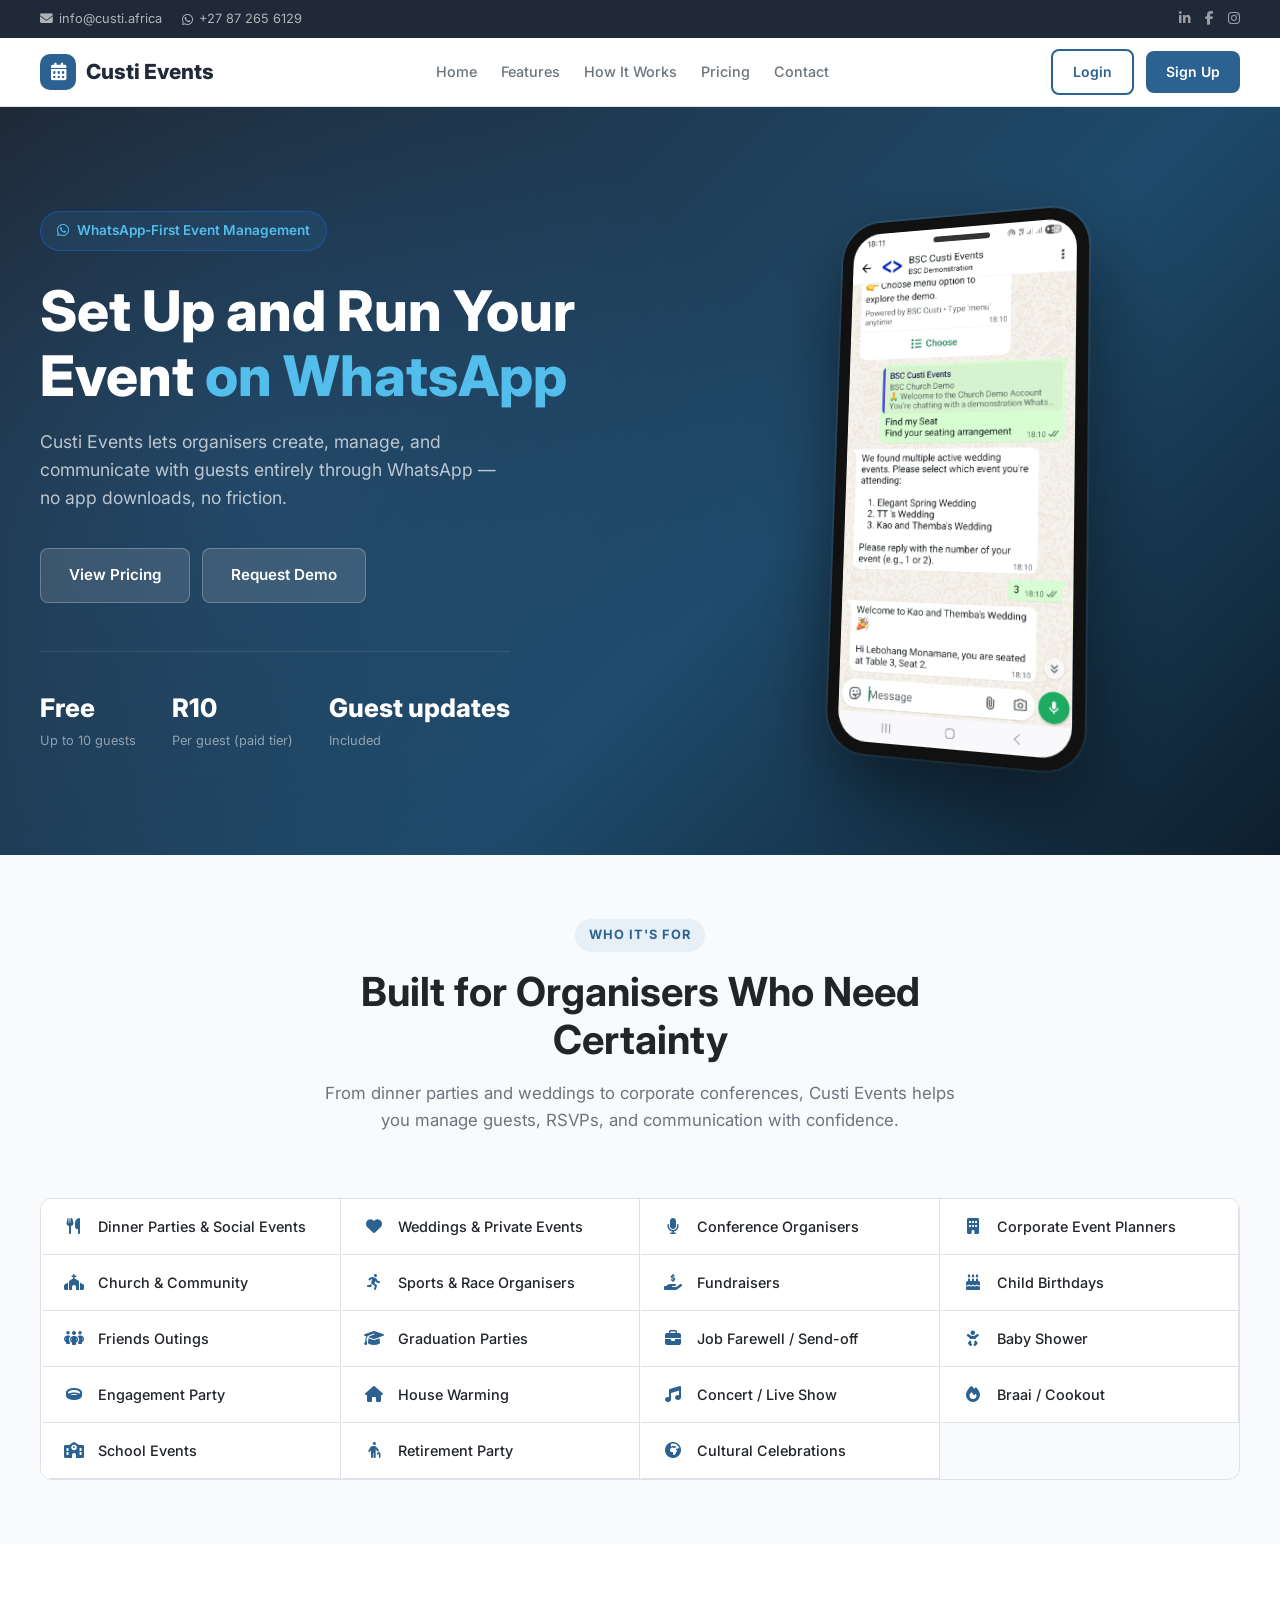
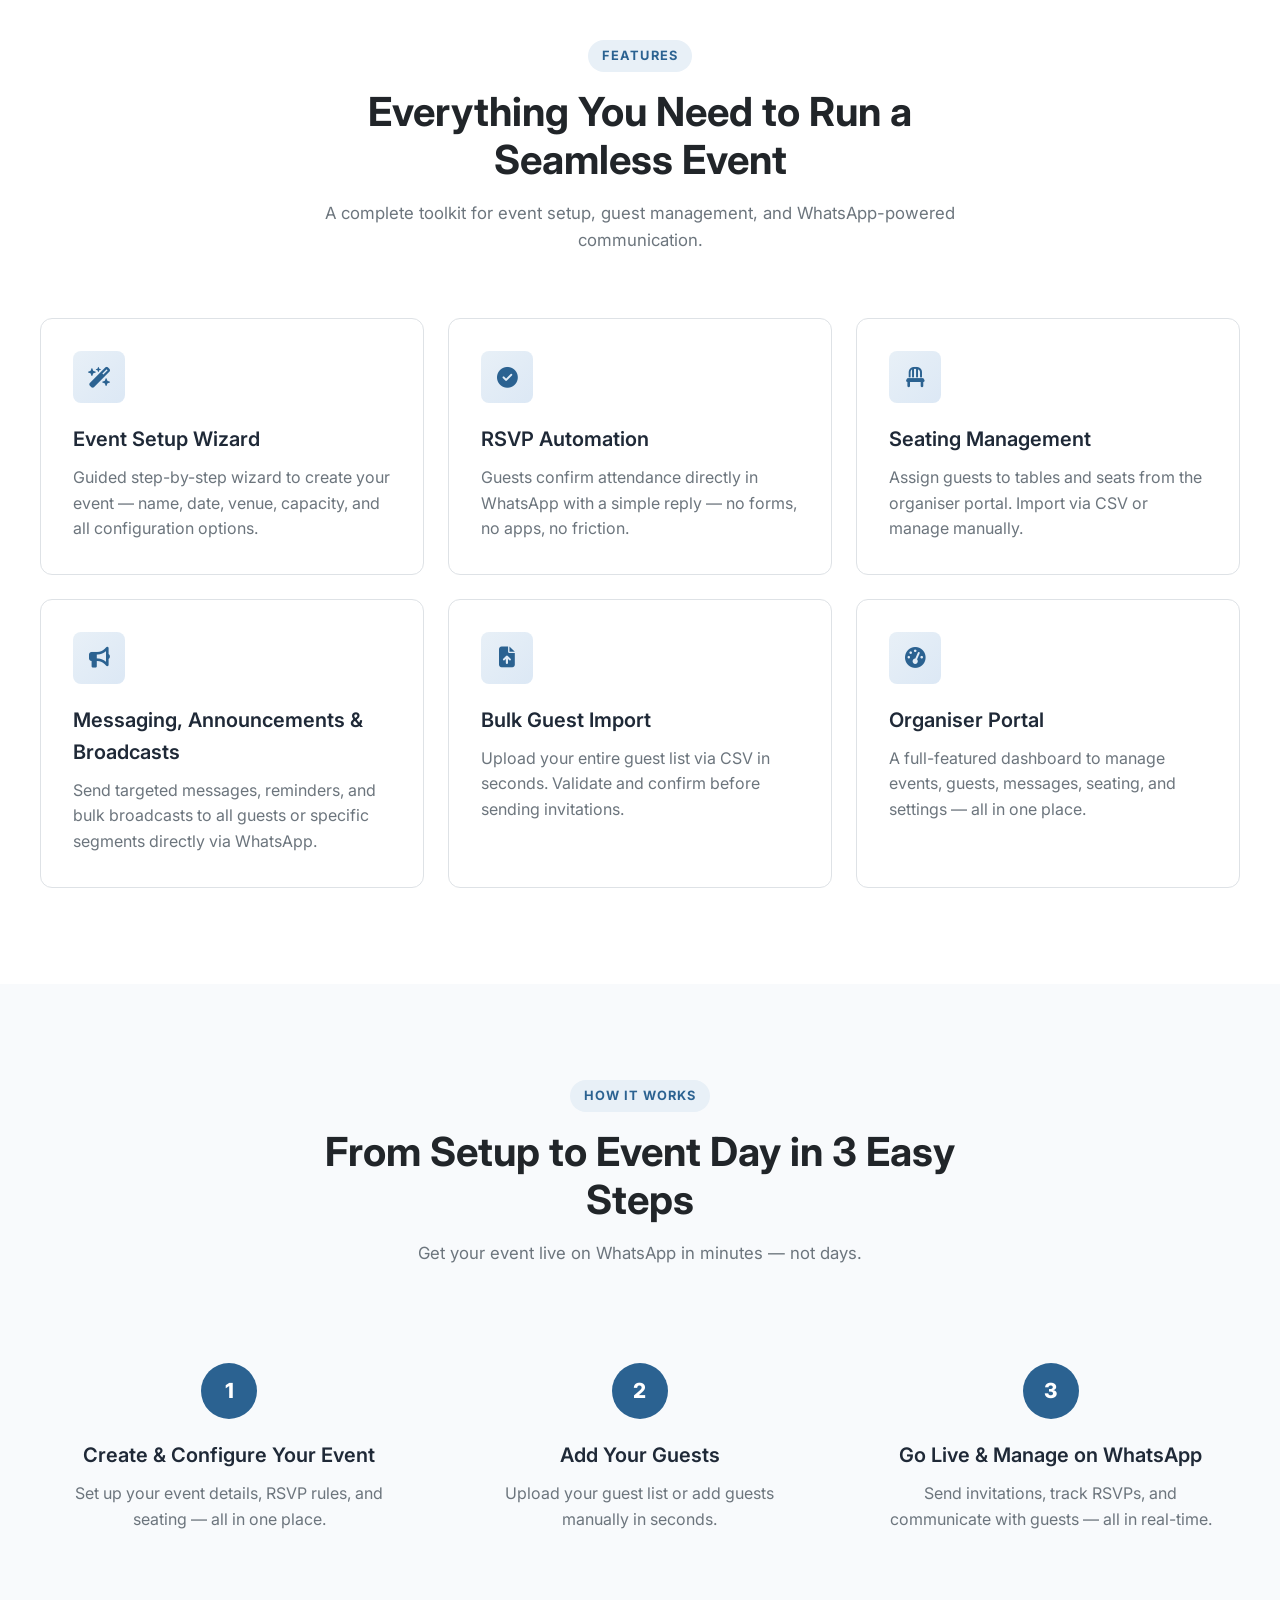
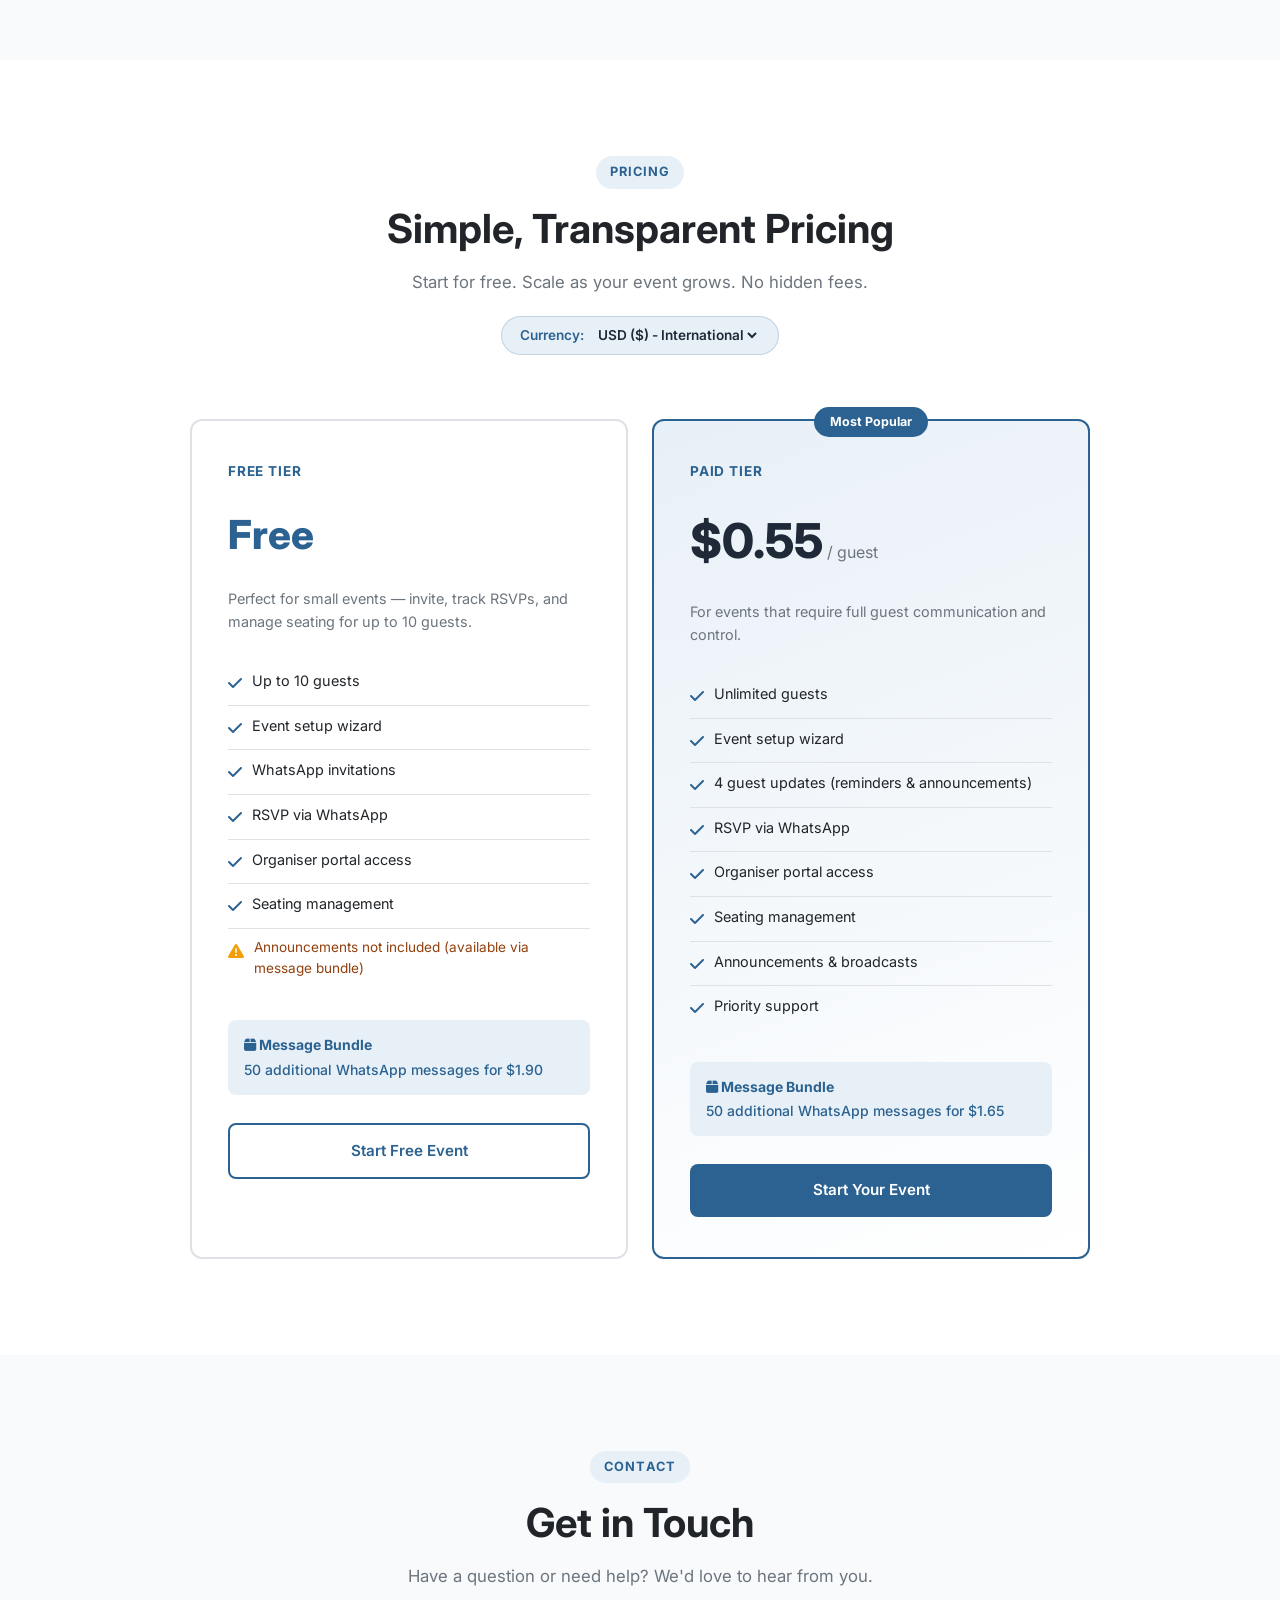
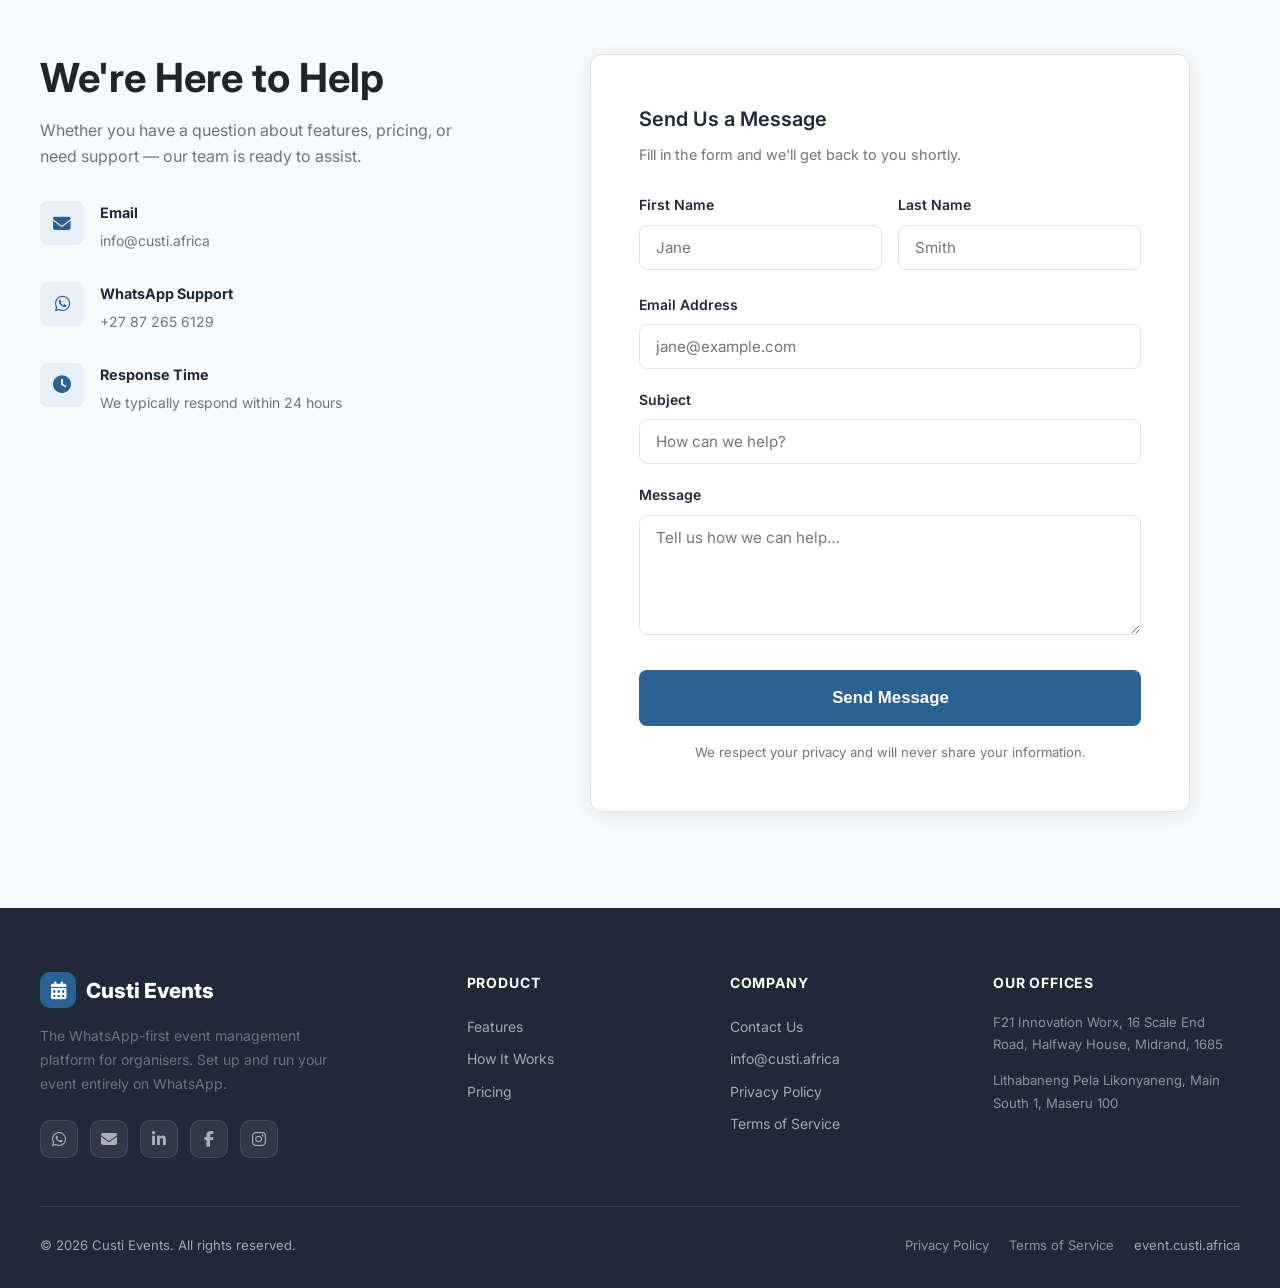
==== commit 8a2d9fd0: "Done" ====
--- a/index.html
+++ b/index.html
@@ -47,7 +47,7 @@
     </ul>
     <div class="nav-actions">
       <a href="https://app.custi.africa" class="btn btn-outline btn-sm" target="_blank">Login</a>
-      <a href="https://app.custi.africa/register" class="btn btn-primary btn-sm" target="_blank">Sign Up</a>
+      <a href="signup.html" class="btn btn-primary btn-sm">Sign Up</a>
     </div>
     <button class="nav-toggle" id="navToggle" aria-label="Toggle menu">
       <span></span><span></span><span></span>
@@ -61,7 +61,7 @@
     <a href="#contact">Contact</a>
     <div class="mobile-actions">
       <a href="https://app.custi.africa" class="btn btn-outline" target="_blank">Login</a>
-      <a href="https://app.custi.africa/register" class="btn btn-primary" target="_blank">Sign Up</a>
+      <a href="signup.html" class="btn btn-primary">Sign Up</a>
     </div>
   </div>
 </nav>
@@ -75,7 +75,6 @@
       <h1>Set Up and Run Your Event <span>on WhatsApp</span></h1>
       <p>Custi Events lets organisers create, manage, and communicate with guests entirely through WhatsApp — no app downloads, no friction.</p>
       <div class="hero-actions">
-        <a href="https://app.custi.africa/register" class="btn btn-primary" target="_blank">Start Event Setup</a>
         <a href="#pricing" class="btn btn-ghost">View Pricing</a>
         <a href="#contact" class="btn btn-ghost">Request Demo</a>
       </div>
@@ -327,14 +326,7 @@
           </div>
           <div class="form-group">
             <label for="subject">Subject</label>
-            <select id="subject" name="subject">
-              <option value="">Select a topic…</option>
-              <option>General Enquiry</option>
-              <option>Pricing Question</option>
-              <option>Technical Support</option>
-              <option>Partnership</option>
-              <option>Other</option>
-            </select>
+            <input type="text" id="subject" name="subject" placeholder="How can we help?" />
           </div>
           <div class="form-group">
             <label for="message">Message</label>
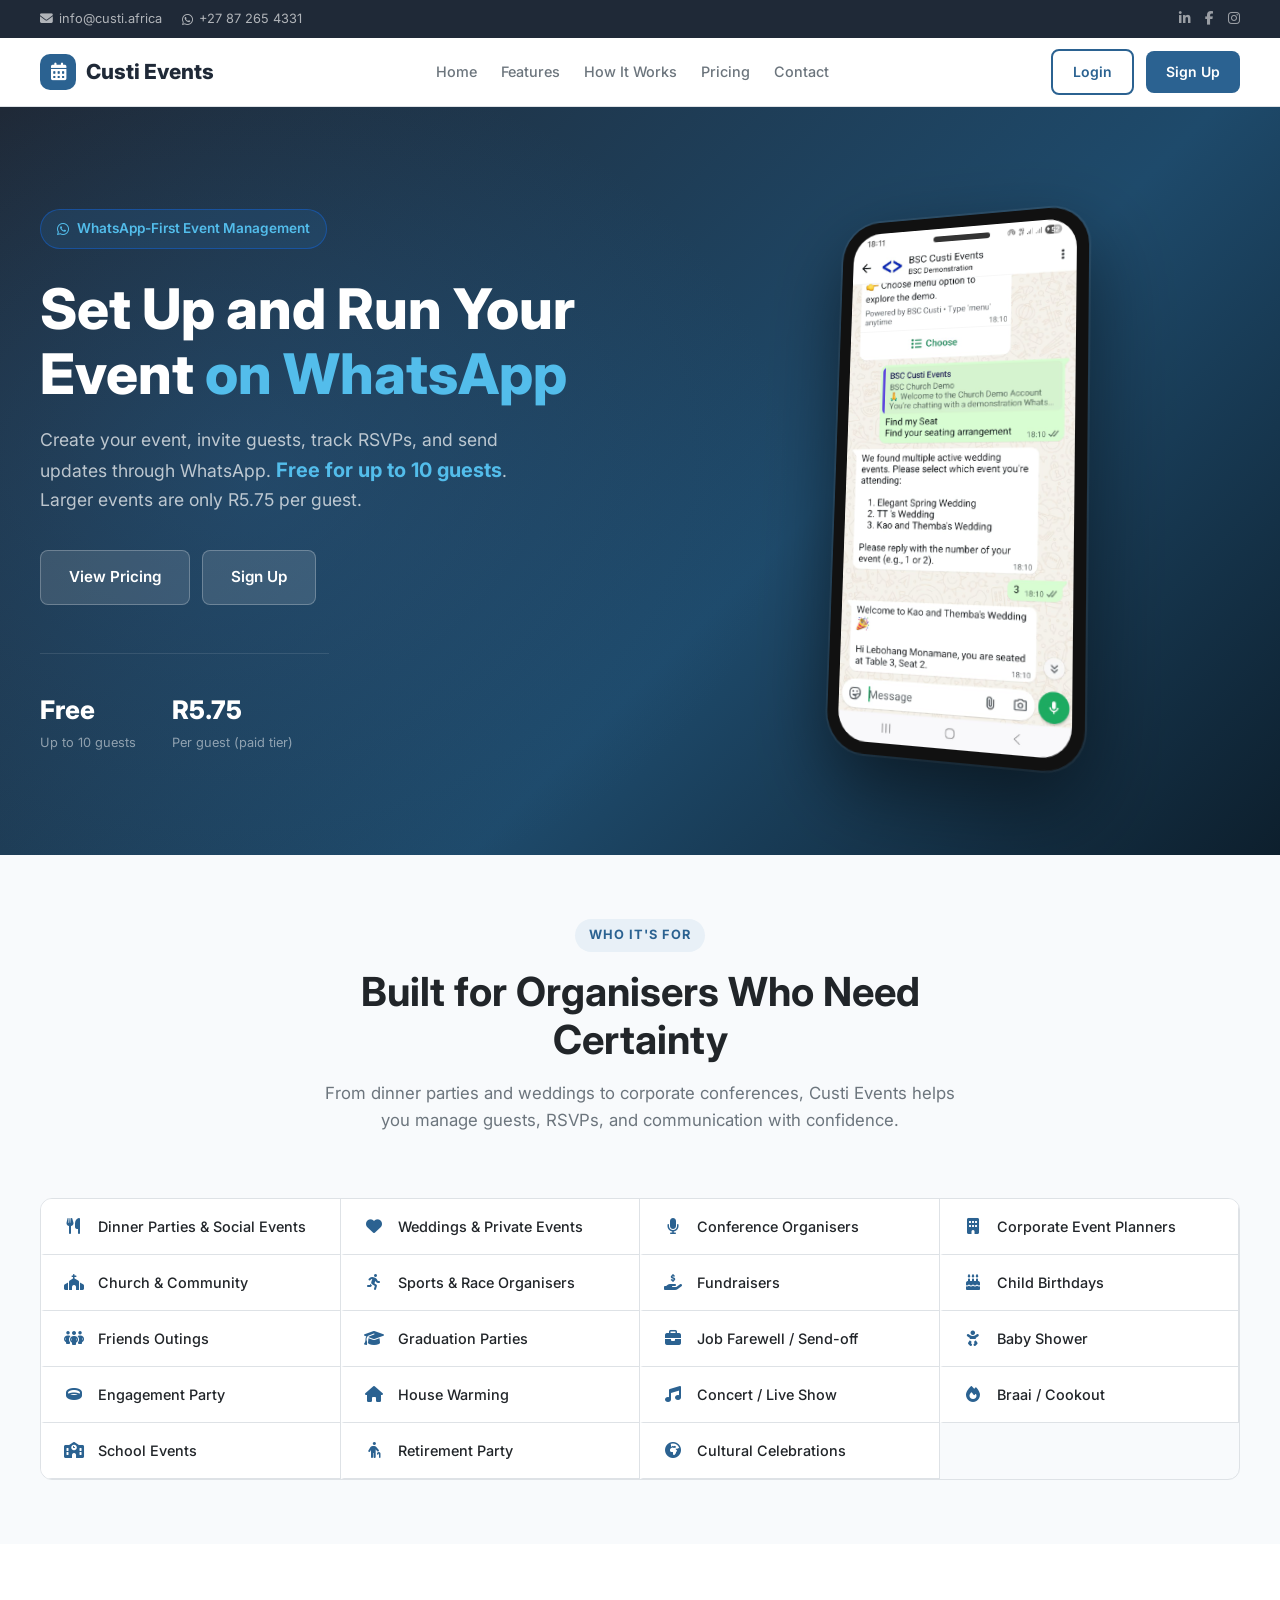
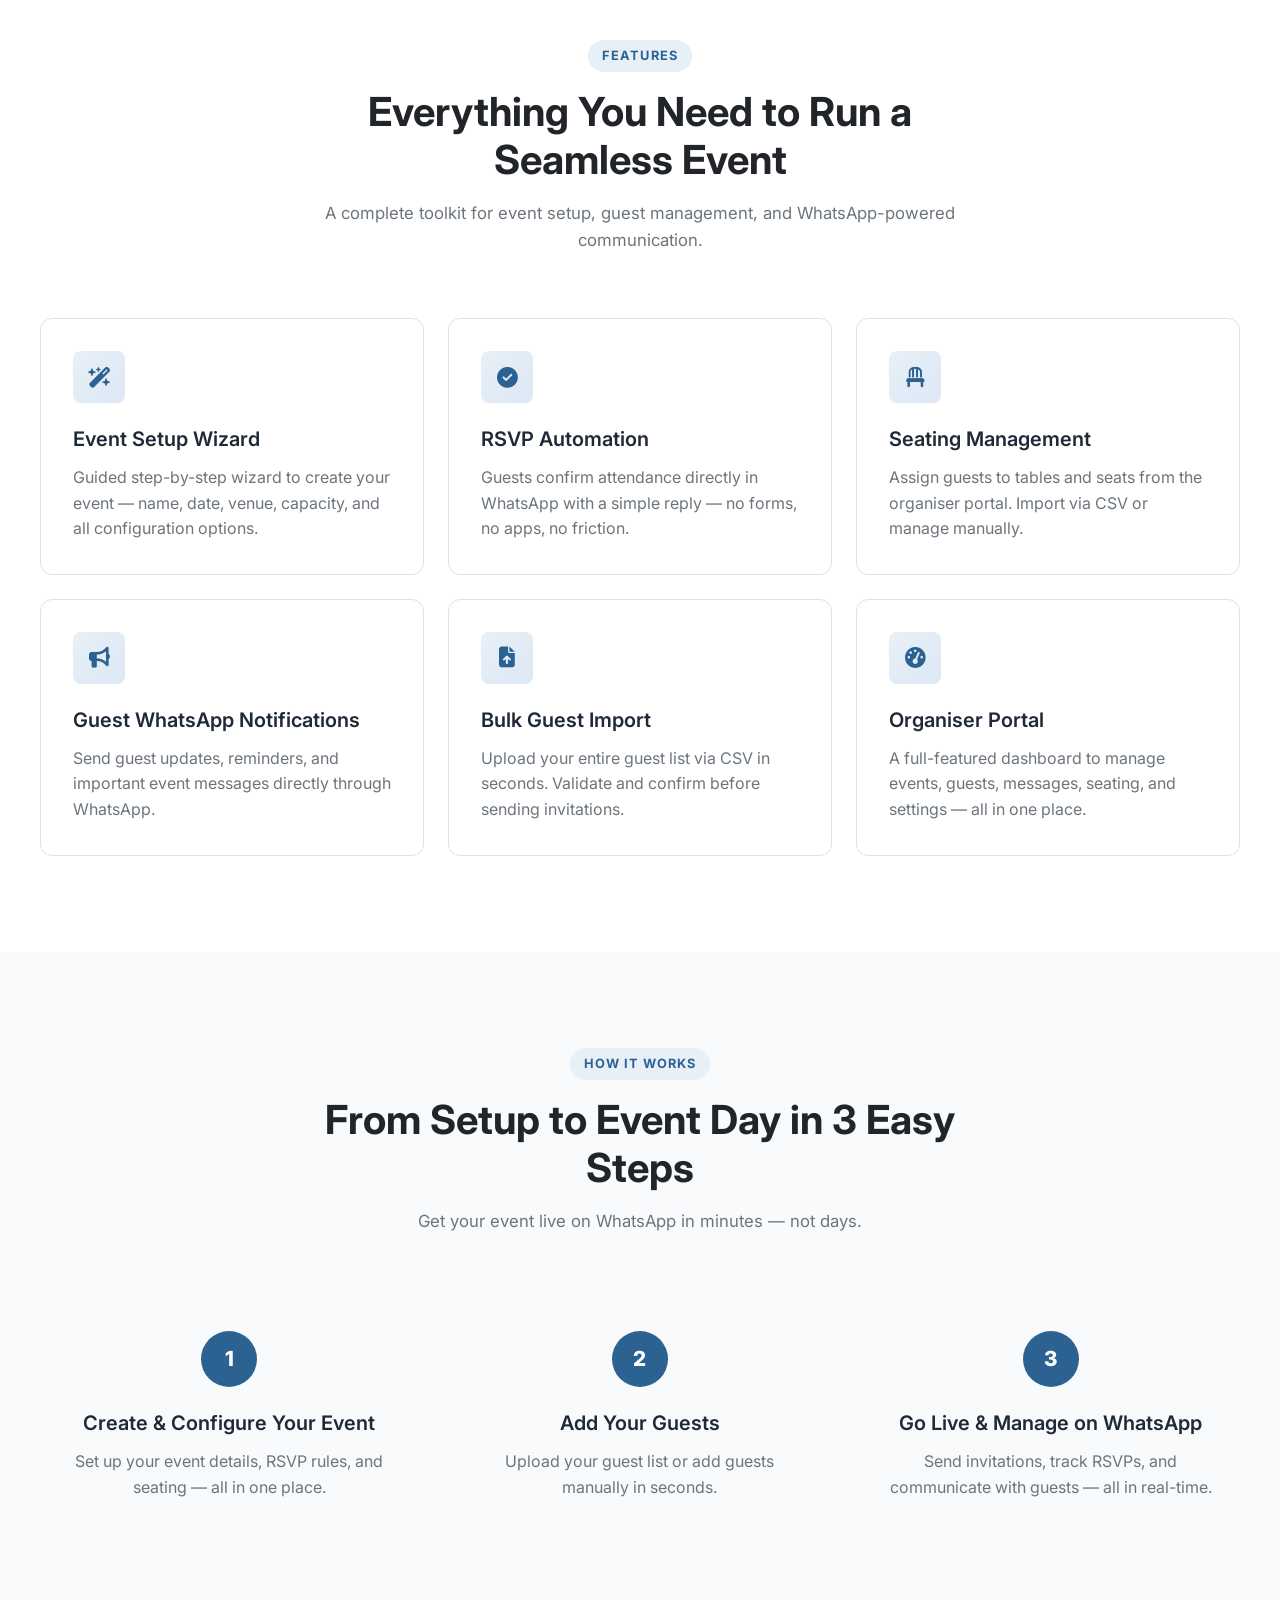
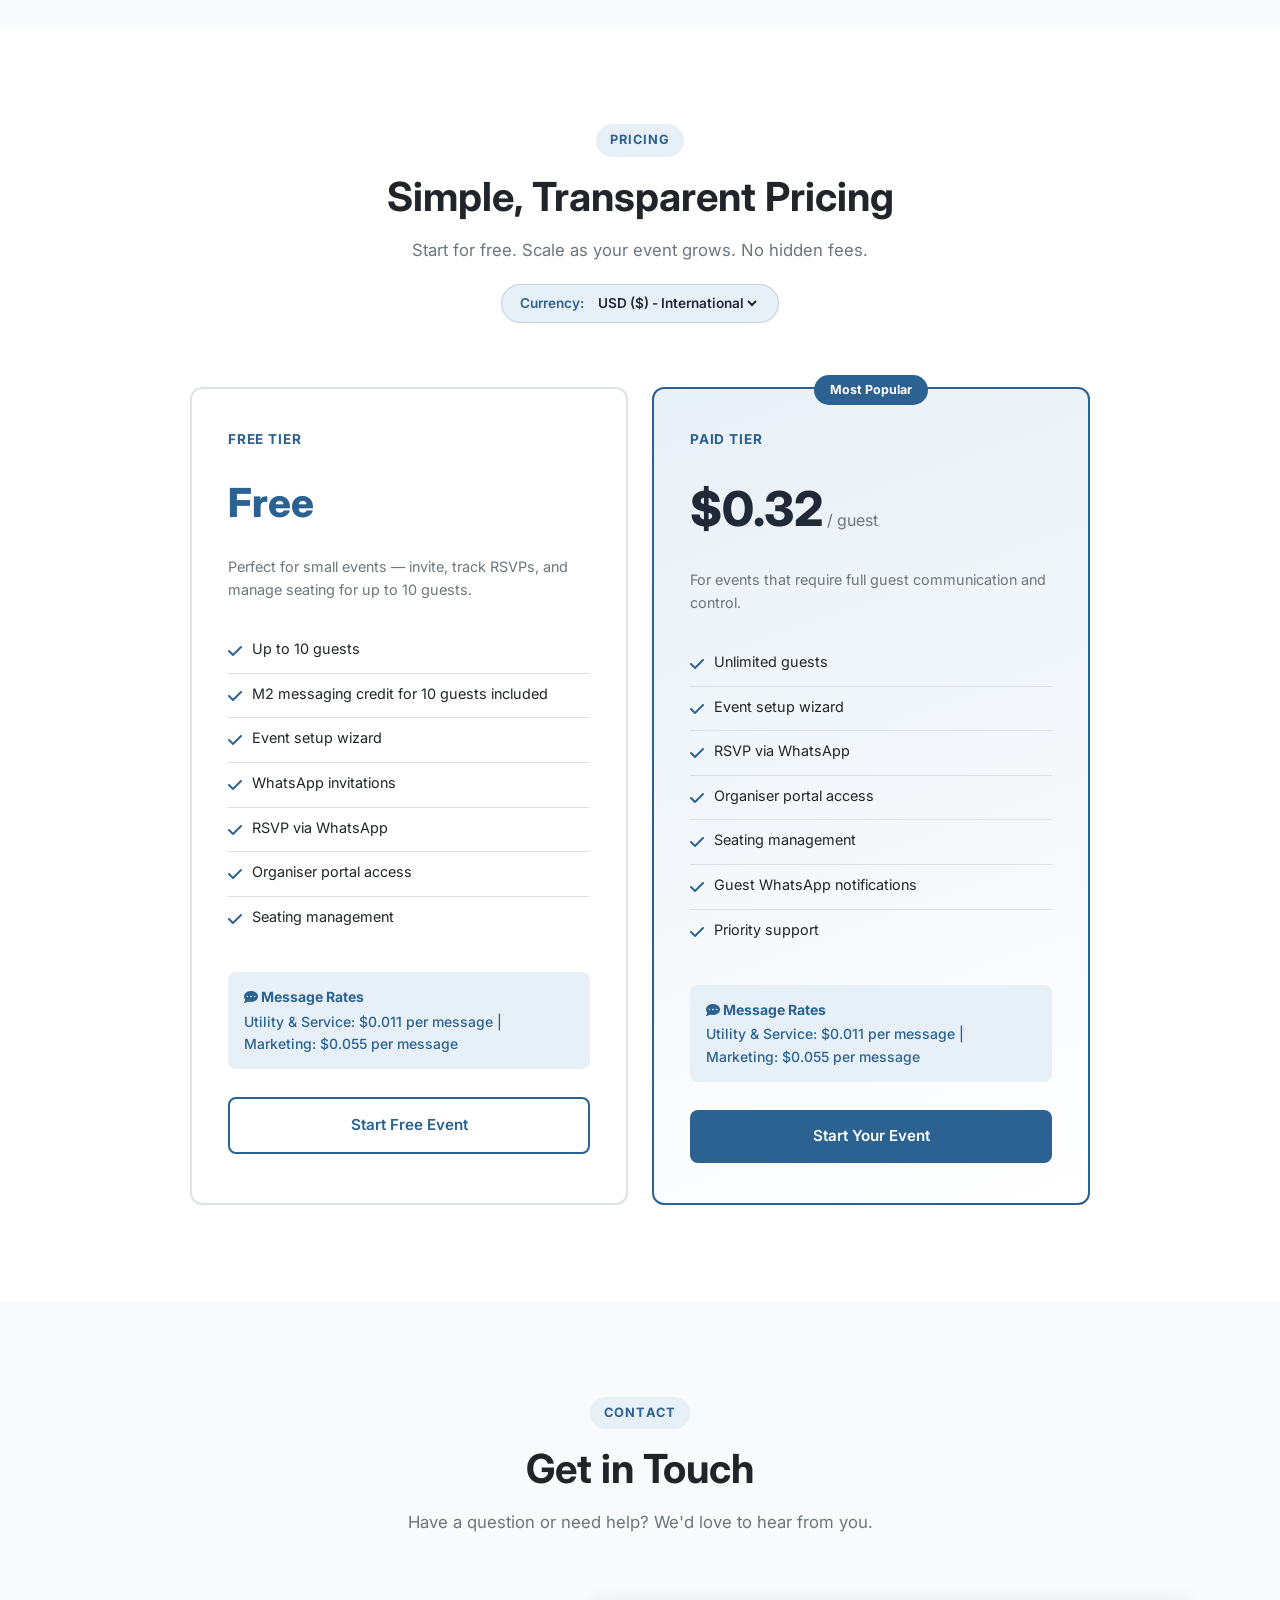
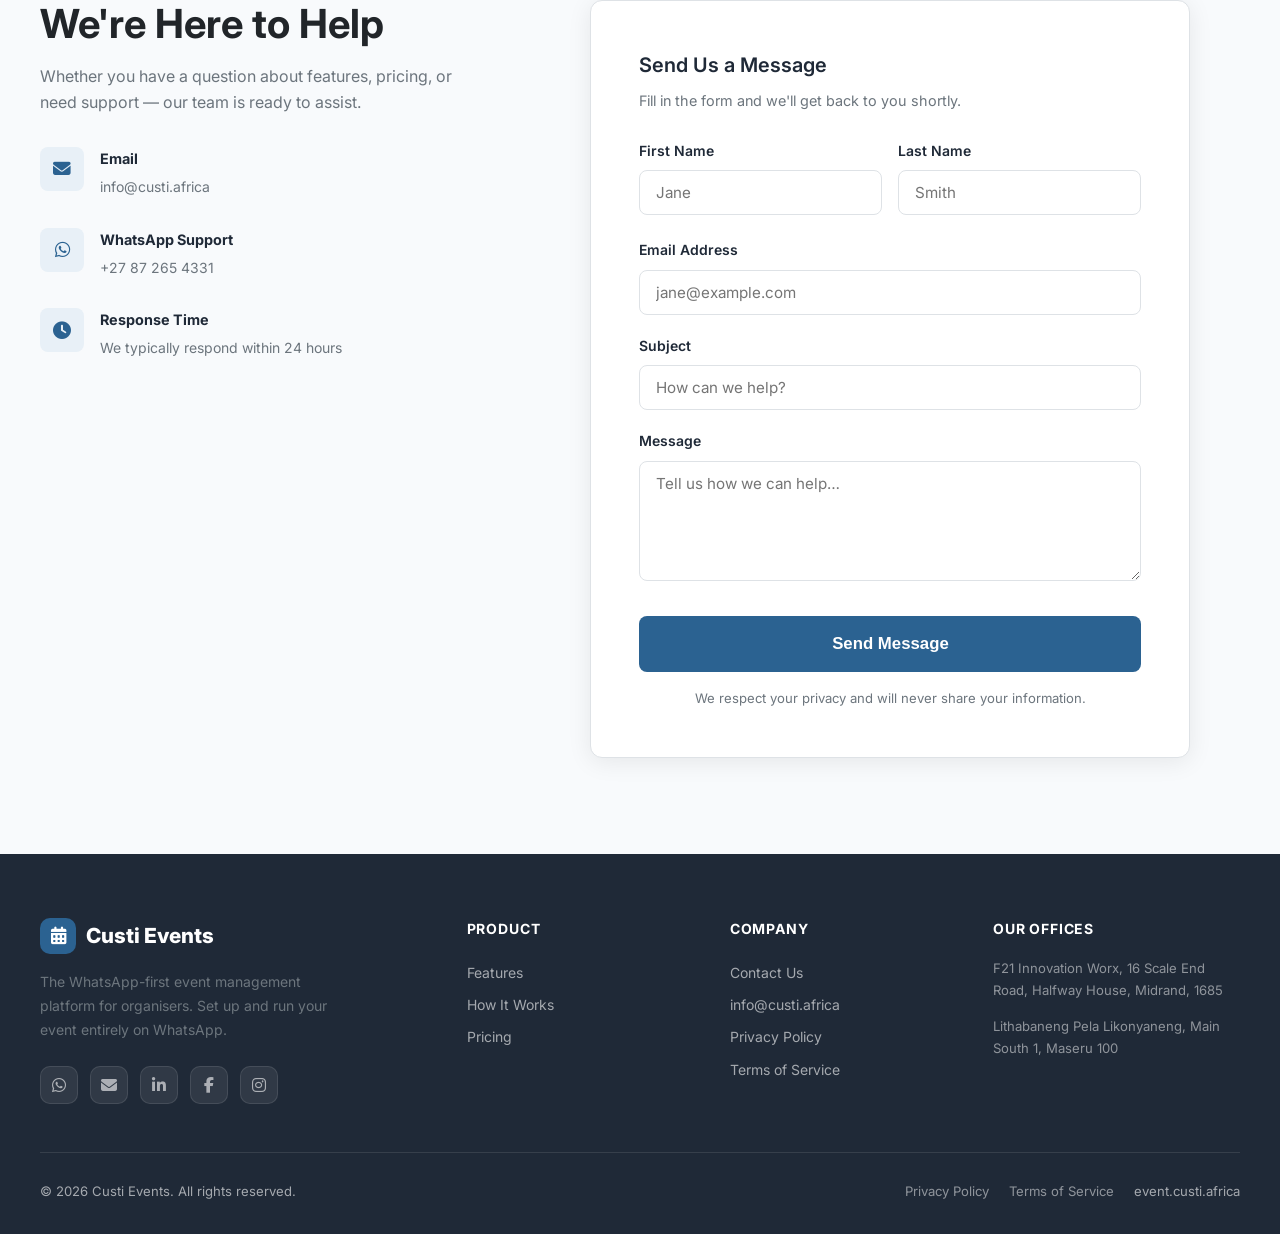
==== commit bccb7318: "done" ====
--- a/index.html
+++ b/index.html
@@ -22,7 +22,7 @@
   <div class="topbar-inner">
     <div class="topbar-contact">
       <a href="mailto:info@custi.africa"><i class="fa-solid fa-envelope"></i> info@custi.africa</a>
-      <a href="https://wa.me/27872656129" target="_blank" rel="noopener"><i class="fa-brands fa-whatsapp"></i> +27 87 265 6129</a>
+      <a href="https://wa.me/27872654331" target="_blank" rel="noopener"><i class="fa-brands fa-whatsapp"></i> +27 87 265 4331</a>
     </div>
     <div class="topbar-socials">
       <a href="https://www.linkedin.com/showcase/bsc-custi" target="_blank" rel="noopener" aria-label="LinkedIn"><i class="fa-brands fa-linkedin-in"></i></a>
@@ -46,8 +46,8 @@
       <li><a href="#contact">Contact</a></li>
     </ul>
     <div class="nav-actions">
-      <a href="https://app.custi.africa" class="btn btn-outline btn-sm" target="_blank">Login</a>
-      <a href="signup.html" class="btn btn-primary btn-sm">Sign Up</a>
+      <a href="https://app.events.custi.africa/login" class="btn btn-outline btn-sm" target="_blank">Login</a>
+      <a href="https://app.events.custi.africa/login" class="btn btn-primary btn-sm" target="_blank">Sign Up</a>
     </div>
     <button class="nav-toggle" id="navToggle" aria-label="Toggle menu">
       <span></span><span></span><span></span>
@@ -60,8 +60,8 @@
     <a href="#pricing">Pricing</a>
     <a href="#contact">Contact</a>
     <div class="mobile-actions">
-      <a href="https://app.custi.africa" class="btn btn-outline" target="_blank">Login</a>
-      <a href="signup.html" class="btn btn-primary">Sign Up</a>
+      <a href="https://app.events.custi.africa/login" class="btn btn-outline" target="_blank">Login</a>
+      <a href="https://app.events.custi.africa/login" class="btn btn-primary" target="_blank">Sign Up</a>
     </div>
   </div>
 </nav>
@@ -73,10 +73,10 @@
         <i class="fa-brands fa-whatsapp"></i> WhatsApp-First Event Management
       </div>
       <h1>Set Up and Run Your Event <span>on WhatsApp</span></h1>
-      <p>Custi Events lets organisers create, manage, and communicate with guests entirely through WhatsApp — no app downloads, no friction.</p>
+      <p>Create your event, invite guests, track RSVPs, and send updates through WhatsApp. <span style="color: #53bdeb; font-size: 20px;"><b>Free for up to 10 guests</b></span>. Larger events are only R5.75 per guest.</p>
       <div class="hero-actions">
         <a href="#pricing" class="btn btn-ghost">View Pricing</a>
-        <a href="#contact" class="btn btn-ghost">Request Demo</a>
+        <a href="https://app.events.custi.africa/signup" class="btn btn-ghost" target="_blank">Sign Up</a>
       </div>
       <div class="hero-stats">
         <div class="hero-stat">
@@ -84,12 +84,12 @@
           <div class="stat-label">Up to 10 guests</div>
         </div>
         <div class="hero-stat">
-          <div class="stat-num">R10</div>
+          <div class="stat-num">R5.75</div>
           <div class="stat-label">Per guest (paid tier)</div>
         </div>
         <div class="hero-stat">
-          <div class="stat-num">Guest updates</div>
-          <div class="stat-label">Included</div>
+          <!-- <div class="stat-num">R1</div>
+          <div class="stat-label">Messaging credit per guest</div> -->
         </div>
       </div>
     </div>
@@ -157,8 +157,8 @@
       </div>
       <div class="feature-card">
         <div class="feature-icon"><i class="fa-solid fa-bullhorn"></i></div>
-        <h3>Messaging, Announcements &amp; Broadcasts</h3>
-        <p>Send targeted messages, reminders, and bulk broadcasts to all guests or specific segments directly via WhatsApp.</p>
+        <h3>Guest WhatsApp Notifications</h3>
+        <p>Send guest updates, reminders, and important event messages directly through WhatsApp.</p>
       </div>
       <div class="feature-card">
         <div class="feature-icon"><i class="fa-solid fa-file-arrow-up"></i></div>
@@ -226,43 +226,42 @@
         <p class="pricing-desc">Perfect for small events — invite, track RSVPs, and manage seating for up to 10 guests.</p>
         <ul class="pricing-features">
           <li><span class="check"><i class="fa-solid fa-check"></i></span> Up to 10 guests</li>
+          <li><span class="check"><i class="fa-solid fa-check"></i></span> M2 messaging credit for 10 guests included</li>
           <li><span class="check"><i class="fa-solid fa-check"></i></span> Event setup wizard</li>
           <li><span class="check"><i class="fa-solid fa-check"></i></span> WhatsApp invitations</li>
           <li><span class="check"><i class="fa-solid fa-check"></i></span> RSVP via WhatsApp</li>
           <li><span class="check"><i class="fa-solid fa-check"></i></span> Organiser portal access</li>
           <li><span class="check"><i class="fa-solid fa-check"></i></span> Seating management</li>
-          <li><span class="check" style="color:#f59e0b;"><i class="fa-solid fa-triangle-exclamation"></i></span> <span style="color:#92400e; font-size:0.85rem;">Announcements not included (available via message bundle)</span></li>
         </ul>
         <div class="pricing-bundle">
-          <strong><i class="fa-solid fa-box"></i> Message Bundle</strong>
-          <span id="bundle-free">50 additional WhatsApp messages for R35</span>
-        </div>
-        <a href="https://app.custi.africa/register" class="btn btn-outline" target="_blank">Start Free Event</a>
+          <strong><i class="fa-solid fa-comment-dots"></i> Message Rates</strong>
+          <span id="rates-free">Utility &amp; Service: R0.20 per message | Marketing: R1.00 per message</span>
+        </div>
+        <a href="https://app.events.custi.africa/login" class="btn btn-outline" target="_blank">Start Free Event</a>
       </div>
 
       <div class="pricing-card featured">
         <div class="pricing-badge">Most Popular</div>
         <div class="pricing-tier">Paid Tier</div>
         <div class="pricing-price">
-          <span class="amount" id="price-paid">R10</span>
+          <span class="amount" id="price-paid">R5.75</span>
           <span class="unit"> / guest</span>
         </div>
         <p class="pricing-desc">For events that require full guest communication and control.</p>
         <ul class="pricing-features">
           <li><span class="check"><i class="fa-solid fa-check"></i></span> Unlimited guests</li>
           <li><span class="check"><i class="fa-solid fa-check"></i></span> Event setup wizard</li>
-          <li><span class="check"><i class="fa-solid fa-check"></i></span> 4 guest updates (reminders &amp; announcements)</li>
           <li><span class="check"><i class="fa-solid fa-check"></i></span> RSVP via WhatsApp</li>
           <li><span class="check"><i class="fa-solid fa-check"></i></span> Organiser portal access</li>
           <li><span class="check"><i class="fa-solid fa-check"></i></span> Seating management</li>
-          <li><span class="check"><i class="fa-solid fa-check"></i></span> Announcements &amp; broadcasts</li>
+          <li><span class="check"><i class="fa-solid fa-check"></i></span> Guest WhatsApp notifications</li>
           <li><span class="check"><i class="fa-solid fa-check"></i></span> Priority support</li>
         </ul>
         <div class="pricing-bundle">
-          <strong><i class="fa-solid fa-box"></i> Message Bundle</strong>
-          <span id="bundle-paid">50 additional WhatsApp messages for R30</span>
-        </div>
-        <a href="https://app.custi.africa/register" class="btn btn-primary" target="_blank">Start Your Event</a>
+          <strong><i class="fa-solid fa-comment-dots"></i> Message Rates</strong>
+          <span id="bundle-paid">Utility &amp; Service: R0.20 per message &nbsp;|&nbsp; Marketing: R1.00 per message</span>
+        </div>
+        <a href="https://app.events.custi.africa/login" class="btn btn-primary" target="_blank">Start Your Event</a>
       </div>
 
     </div>
@@ -291,7 +290,7 @@
           <div class="contact-item-icon"><i class="fa-brands fa-whatsapp"></i></div>
           <div class="contact-item-body">
             <strong>WhatsApp Support</strong>
-            <a href="https://wa.me/27872656129?text=Hi%20Custi%20Events%2C%20I%20need%20help." target="_blank" rel="noopener">+27 87 265 6129</a>
+            <a href="https://wa.me/27872654331?text=Hi%20Custi%20Events%2C%20I%20need%20help." target="_blank" rel="noopener">+27 87 265 4331</a>
           </div>
         </div>
         <div class="contact-item">
@@ -352,7 +351,7 @@
         </a>
         <p>The WhatsApp-first event management platform for organisers. Set up and run your event entirely on WhatsApp.</p>
         <div class="footer-socials">
-          <a href="https://wa.me/27872656129" target="_blank" aria-label="WhatsApp"><i class="fa-brands fa-whatsapp"></i></a>
+          <a href="https://wa.me/27872654331" target="_blank" aria-label="WhatsApp"><i class="fa-brands fa-whatsapp"></i></a>
           <a href="mailto:info@custi.africa" aria-label="Email"><i class="fa-solid fa-envelope"></i></a>
           <a href="https://www.linkedin.com/showcase/bsc-custi" target="_blank" rel="noopener" aria-label="LinkedIn"><i class="fa-brands fa-linkedin-in"></i></a>
           <a href="https://www.facebook.com/people/BSC-Custi/61584683937024/" target="_blank" rel="noopener" aria-label="Facebook"><i class="fa-brands fa-facebook-f"></i></a>
@@ -395,7 +394,6 @@
   </div>
 </footer>
 
-<!-- SUCCESS DIALOG -->
 <div class="modal-overlay" id="successModal">
   <div class="modal-box">
     <i class="fa-solid fa-circle-check" style="color:#25d366;"></i>
@@ -409,7 +407,6 @@
   const tz = Intl.DateTimeFormat().resolvedOptions().timeZone;
   const locale = navigator.language || '';
 
-  // Auto-detect currency
   let defaultCurrency;
   if (tz.includes('Africa/Johannesburg') || locale.startsWith('af') || locale.startsWith('zu')) {
     defaultCurrency = 'ZAR';
@@ -419,33 +416,28 @@
     defaultCurrency = 'USD';
   }
 
-  // Set default selection
   document.getElementById('currencySelect').value = defaultCurrency;
 
   function updatePricing() {
     const currency = document.getElementById('currencySelect').value;
-    let paidPrice, bundleFree, bundlePaid;
+    let paidPrice, msgRates;
 
     if (currency === 'ZAR') {
-      paidPrice = 'R10';
-      bundleFree = '50 additional WhatsApp messages for R35';
-      bundlePaid = '50 additional WhatsApp messages for R30';
+      paidPrice = 'R5.75';
+      msgRates = 'Utility & Service: R0.20 per message | Marketing: R1.00 per message';
     } else if (currency === 'LSL') {
-      paidPrice = 'M10';
-      bundleFree = '50 additional WhatsApp messages for M35';
-      bundlePaid = '50 additional WhatsApp messages for M30';
+      paidPrice = 'M5.75';
+      msgRates = 'Utility & Service: M0.20 per message | Marketing: M1.00 per message';
     } else {
-      paidPrice = '$0.55';
-      bundleFree = '50 additional WhatsApp messages for $1.90';
-      bundlePaid = '50 additional WhatsApp messages for $1.65';
+      paidPrice = '$0.32';
+      msgRates = 'Utility & Service: $0.011 per message | Marketing: $0.055 per message';
     }
 
     document.getElementById('price-paid').textContent = paidPrice;
-    document.getElementById('bundle-free').textContent = bundleFree;
-    document.getElementById('bundle-paid').textContent = bundlePaid;
+    document.getElementById('rates-free').textContent = msgRates;
+    document.getElementById('bundle-paid').textContent = msgRates;
   }
 
-  // Initialize pricing on load
   updatePricing();
 </script>
 
--- a/css/styles.css
+++ b/css/styles.css
@@ -860,6 +860,14 @@
   margin-bottom: 2px;
 }
 
+.pricing-bundle span {
+  display: block;
+}
+
+.pricing-bundle span + span {
+  margin-top: 6px;
+}
+
 .currency-selector {
   display: inline-flex;
   align-items: center;
